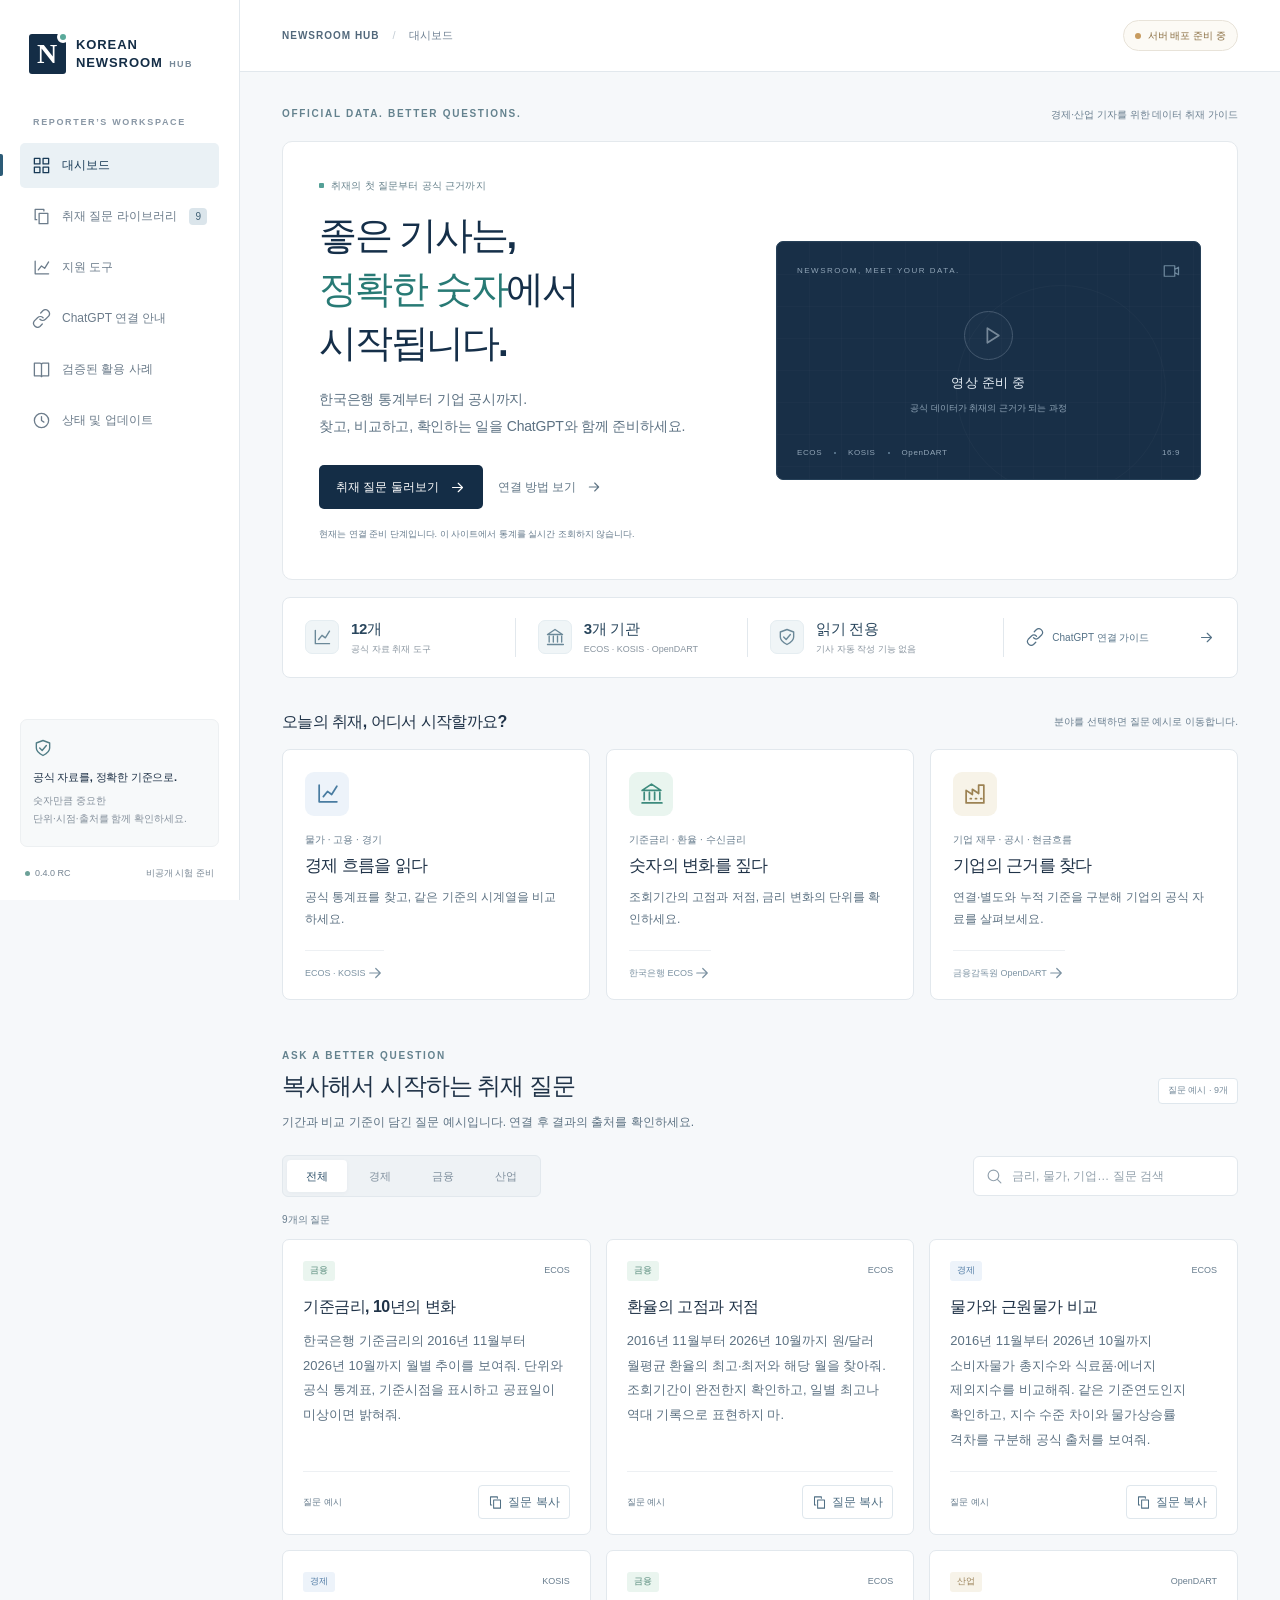
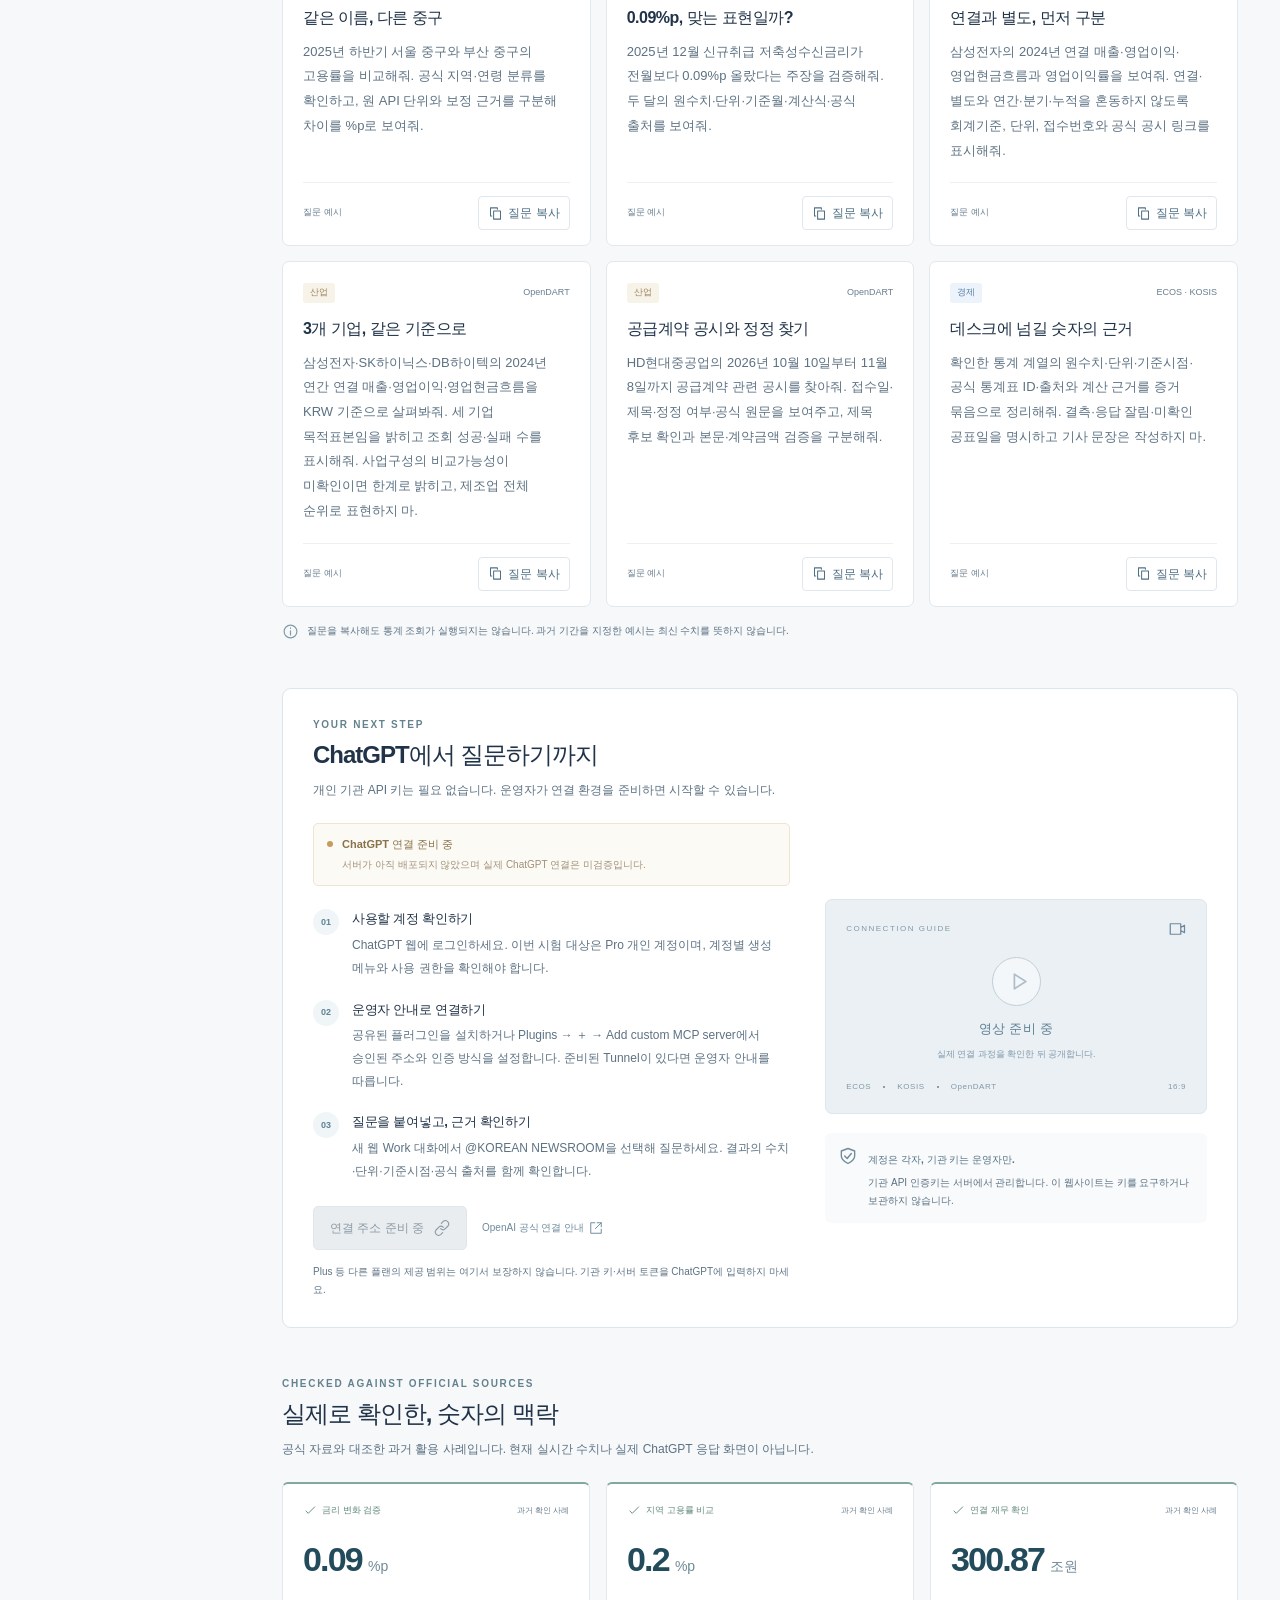
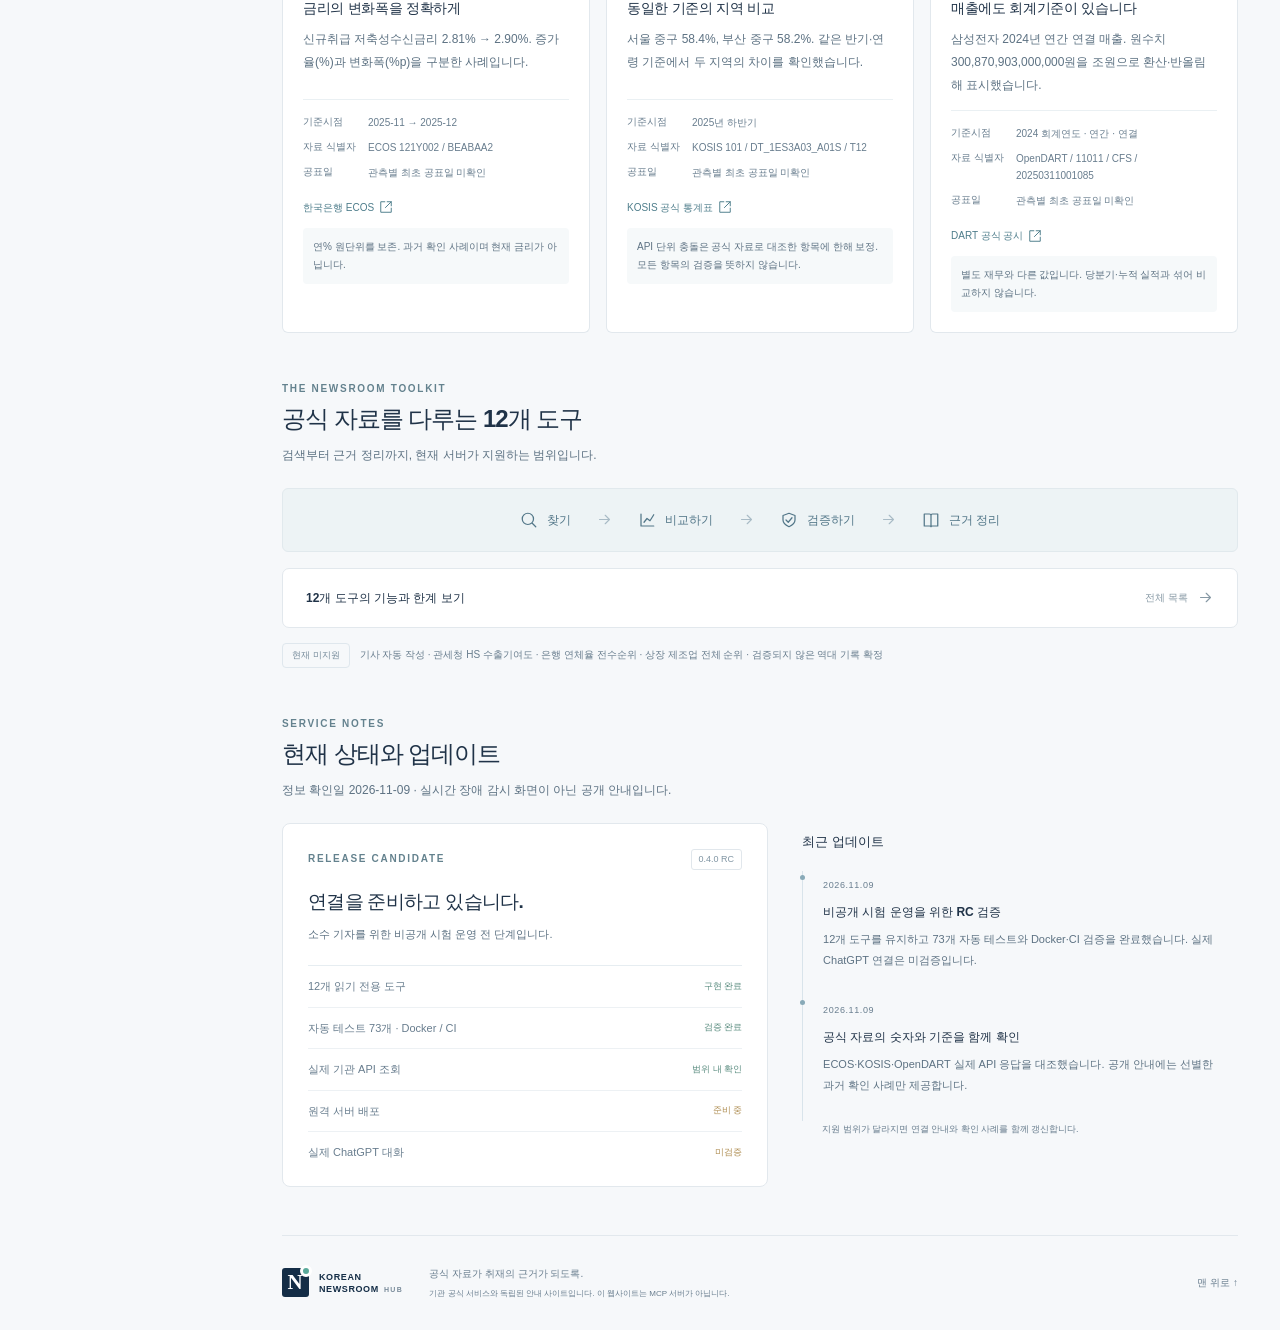
==== index.html @ 8d280e83 "Publish reviewed Korean Newsroom Hub static site" ====
<!doctype html>
<html lang="ko">
  <head>
    <meta charset="UTF-8" />
    <meta name="viewport" content="width=device-width, initial-scale=1.0" />
    <meta name="theme-color" content="#142b42" />
    <meta name="description" content="경제부·산업부 기자를 위한 공식 통계·공시 취재 안내. 지원 도구, ChatGPT 연결 방법과 복사해서 쓰는 취재 질문을 확인하세요." />
    <title>KOREAN NEWSROOM HUB — 공식 데이터에서 시작하는 취재</title>
    <link rel="icon" type="image/svg+xml" href="./favicon.svg" />
    <script type="module" crossorigin src="./assets/index-CnEWWQSl.js"></script>
    <link rel="stylesheet" crossorigin href="./assets/index-BI2-iLTn.css">
  </head>
  <body><div id="root"></div></body>
</html>
---- assets/index-BI2-iLTn.css ----
/*! tailwindcss v4.3.5 | MIT License | https://tailwindcss.com */
@layer theme{:root,:host{--font-sans:"Pretendard", "Noto Sans KR", "Malgun Gothic", -apple-system, BlinkMacSystemFont, "Segoe UI", sans-serif;--font-mono:ui-monospace, SFMono-Regular, Menlo, Monaco, Consolas, "Liberation Mono", "Courier New", monospace;--spacing:.25rem;--default-font-family:var(--font-sans);--default-mono-font-family:var(--font-mono)}}@layer base{*,:after,:before,::backdrop{box-sizing:border-box;border:0 solid;margin:0;padding:0}::file-selector-button{box-sizing:border-box;border:0 solid;margin:0;padding:0}html,:host{-webkit-text-size-adjust:100%;tab-size:4;line-height:1.5;font-family:var(--default-font-family,-apple-system, BlinkMacSystemFont, "Segoe UI", Roboto, "Helvetica Neue", "Noto Sans", Arial, sans-serif, "Apple Color Emoji", "Segoe UI Emoji", "Segoe UI Symbol", "Noto Color Emoji");font-feature-settings:var(--default-font-feature-settings,normal);font-variation-settings:var(--default-font-variation-settings,normal);-webkit-tap-highlight-color:transparent}hr{height:0;color:inherit;border-top-width:1px}abbr:where([title]){-webkit-text-decoration:underline dotted;text-decoration:underline dotted}h1,h2,h3,h4,h5,h6{font-size:inherit;font-weight:inherit}a{color:inherit;-webkit-text-decoration:inherit;-webkit-text-decoration:inherit;-webkit-text-decoration:inherit;-webkit-text-decoration:inherit;text-decoration:inherit}b,strong{font-weight:bolder}code,kbd,samp,pre{font-family:var(--default-mono-font-family,ui-monospace, SFMono-Regular, Menlo, Monaco, Consolas, "Liberation Mono", "Courier New", monospace);font-feature-settings:var(--default-mono-font-feature-settings,normal);font-variation-settings:var(--default-mono-font-variation-settings,normal);font-size:1em}small{font-size:80%}sub,sup{vertical-align:baseline;font-size:75%;line-height:0;position:relative}sub{bottom:-.25em}sup{top:-.5em}table{text-indent:0;border-color:inherit;border-collapse:collapse}:-moz-focusring:where(:not(iframe)){outline:auto}progress{vertical-align:baseline}summary{display:list-item}ol,ul,menu{list-style:none}img,svg,video,canvas,audio,iframe,embed,object{vertical-align:middle;display:block}img,video{max-width:100%;height:auto}button,input,select,optgroup,textarea{font:inherit;font-feature-settings:inherit;font-variation-settings:inherit;letter-spacing:inherit;color:inherit;opacity:1;background-color:#0000;border-radius:0}::file-selector-button{font:inherit;font-feature-settings:inherit;font-variation-settings:inherit;letter-spacing:inherit;color:inherit;opacity:1;background-color:#0000;border-radius:0}:where(select:is([multiple],[size])) optgroup{font-weight:bolder}:where(select:is([multiple],[size])) optgroup option{padding-inline-start:20px}::file-selector-button{margin-inline-end:4px}::placeholder{opacity:1}@supports (not ((-webkit-appearance:-apple-pay-button))) or (contain-intrinsic-size:1px){::placeholder{color:currentColor}@supports (color:color-mix(in lab, red, red)){::placeholder{color:color-mix(in oklab, currentcolor 50%, transparent)}}}textarea{resize:vertical}::-webkit-search-decoration{-webkit-appearance:none}::-webkit-date-and-time-value{min-height:1lh;text-align:inherit}::-webkit-datetime-edit{display:inline-flex}::-webkit-datetime-edit-fields-wrapper{padding:0}::-webkit-datetime-edit{padding-block:0}::-webkit-datetime-edit-year-field{padding-block:0}::-webkit-datetime-edit-month-field{padding-block:0}::-webkit-datetime-edit-day-field{padding-block:0}::-webkit-datetime-edit-hour-field{padding-block:0}::-webkit-datetime-edit-minute-field{padding-block:0}::-webkit-datetime-edit-second-field{padding-block:0}::-webkit-datetime-edit-millisecond-field{padding-block:0}::-webkit-datetime-edit-meridiem-field{padding-block:0}::-webkit-calendar-picker-indicator{line-height:1}:-moz-ui-invalid{box-shadow:none}button,input:where([type=button],[type=reset],[type=submit]){appearance:button}::file-selector-button{appearance:button}::-webkit-inner-spin-button{height:auto}::-webkit-outer-spin-button{height:auto}[hidden]:where(:not([hidden=until-found])){display:none!important}}@layer components;@layer utilities{.visible{visibility:visible}.sr-only{clip-path:inset(50%);white-space:nowrap;border-width:0;width:1px;height:1px;margin:-1px;padding:0;position:absolute;overflow:hidden}.grid{display:grid}.gap-4{gap:calc(var(--spacing) * 4)}@media (width>=48rem){.md\:grid-cols-3{grid-template-columns:repeat(3,minmax(0,1fr))}}}:root{font-family:var(--font-sans);color:#203348;font-synthesis:none;--navy:#142d46;--teal:#247c77;--muted:#687a8c;--border:#e2e8ed;scroll-behavior:smooth;background:#f6f8fa;scroll-padding-top:30px;font-weight:400}*{box-sizing:border-box}body{margin:0}button,input,textarea{font:inherit}button,a{-webkit-tap-highlight-color:transparent}button{cursor:pointer}button:disabled{cursor:not-allowed}a{color:inherit;text-decoration:none}button:focus-visible,a:focus-visible,input:focus-visible,summary:focus-visible,textarea:focus-visible{outline-offset:4px;outline:3px solid #438cba}h1,h2,h3,h4,p{margin:0}button{color:inherit}section[id]{scroll-margin-top:30px}svg{flex-shrink:0}::selection{background:#d6ece6}.sr-only{clip:rect(0,0,0,0);white-space:nowrap;border:0;width:1px;height:1px;margin:-1px;padding:0;position:absolute;overflow:hidden}.skip-link{z-index:1000;background:#fff;padding:12px 20px;position:fixed;top:-80px;left:20px}.skip-link:focus{top:10px}.sidebar{border-right:1px solid var(--border);z-index:30;background:#fff;flex-direction:column;width:240px;padding:34px 20px 20px;display:flex;position:fixed;inset:0 auto 0 0}.brand{color:var(--navy);letter-spacing:.9px;white-space:nowrap;align-items:center;gap:10px;font-size:13px;font-weight:850;line-height:1.35;display:flex}.brand-mark{background:var(--navy);color:#fff;border-radius:3px;place-items:center;width:37px;height:40px;font-family:Georgia,serif;font-size:28px;line-height:1;display:grid;position:relative}.brand-mark span{background:#59a99a;border:3px solid #fff;border-radius:50%;width:12px;height:12px;position:absolute;top:-3px;right:-3px}.brand small{letter-spacing:1.4px;color:#788a99;margin-left:2px;font-size:9px}.sidebar .brand{margin:0 9px 42px}.sidebar-label{letter-spacing:1.65px;color:#8997a5;margin:0 13px 13px;font-size:9px;font-weight:700}.sidebar nav{flex-direction:column;gap:6px;display:flex}.sidebar nav a{color:#6c7c8b;white-space:nowrap;border-radius:5px;align-items:center;gap:11px;padding:13px 12px;font-size:12px;display:flex;position:relative}.sidebar nav a:hover{color:var(--navy);background:#f7f9fa}.sidebar nav a.active{color:#183a56;background:#eaf1f5;font-weight:750}.sidebar nav a.active:before{content:"";background:#2c5b77;border-radius:0 2px 2px 0;width:3px;height:22px;position:absolute;left:-20px}.nav-count{color:#416176;background:#dbe5eb;border-radius:4px;margin-left:auto;padding:1px 6px;font-size:10px}.sidebar-bottom{margin-top:auto;padding-top:45px}.sidebar-note{background:#f7f9fa;border:1px solid #edf0f2;border-radius:7px;padding:18px 12px}.sidebar-note>svg{color:#507d86;margin-bottom:11px}.sidebar-note strong{letter-spacing:-.2px;font-size:11px;display:block}.sidebar-note p{color:#85909c;margin-top:6px;font-size:10px;line-height:1.8}.release-label{color:#758492;align-items:center;gap:5px;margin:20px 5px 0;font-size:9px;display:flex}.release-label i{background:#6ca198;border-radius:50%;width:5px;height:5px}.release-label>span{margin-left:auto}.workspace{margin-left:240px}.topbar{border-bottom:1px solid var(--border);color:#728395;background:#fff;justify-content:space-between;align-items:center;height:72px;padding:0 42px;font-size:11px;display:flex}.breadcrumb{letter-spacing:1px;color:#52687b;font-size:10px;font-weight:600}.breadcrumb-slash{color:#c4cdd5;padding:0 13px}.status-pill{color:#8a6e42;background:#fcfaf5;border:1px solid #e8e3d9;border-radius:20px;align-items:center;gap:7px;padding:7px 11px;font-size:10px;display:flex}.status-dot{background:#c79b5f;border-radius:50%;flex-shrink:0;width:6px;height:6px;display:inline-block}.mobile-header,.menu-backdrop{display:none}main{max-width:1480px;margin:auto;padding:34px 42px 0}main>section{margin-bottom:48px}.overview{margin-bottom:32px}.welcome-row{justify-content:space-between;align-items:center;margin-bottom:19px;display:flex}.eyebrow{letter-spacing:1.7px;color:#64828e;font-size:10px;font-weight:700;line-height:1.6}.edition{color:#8795a1;font-size:10px}.hero{background:#fff;border:1px solid #e4e9ed;border-radius:10px;grid-template-columns:1fr 1fr;align-items:center;gap:32px;padding:36px;display:grid}.hero-kicker{color:#66818b;letter-spacing:.2px;align-items:center;gap:7px;font-size:10px;display:flex}.hero-kicker>span{background:#54a097;border-radius:1px;width:5px;height:5px}h1{letter-spacing:-2.2px;color:#152f49;margin:15px 0 17px;font-size:clamp(31px,3vw,46px);font-weight:760;line-height:1.4}h1 em{color:#287a75;font-style:normal}.hero-copy>p:not(.hero-caveat){color:#6c7c8b;letter-spacing:-.2px;font-size:12px;line-height:1.9}.hero-actions{align-items:center;gap:14px;margin-top:26px;display:flex}.button{white-space:nowrap;border:1px solid #0000;border-radius:5px;justify-content:center;align-items:center;gap:10px;min-height:42px;padding:12px 16px;font-size:11px;font-weight:650;transition:background .15s,color .15s;display:inline-flex}.primary{background:var(--navy);color:#fff}.primary:hover:not(:disabled){background:#274964}.secondary{background:#fff;border-color:#d4dfe7}.secondary:hover{background:#eef3f7}.text-button{color:#617686;padding-left:0;padding-right:0}.text-button:hover{color:#163853}.hero-caveat{margin-top:18px;color:#7d8c98!important;font-size:9px!important;line-height:1.7!important}.video-panel{aspect-ratio:16/9;color:#e5edf4;isolation:isolate;background:#182f47;border:1px solid #264058;border-radius:7px;flex-direction:column;justify-content:space-between;min-width:0;padding:20px;display:flex;position:relative;overflow:hidden}.video-panel:before{content:"";z-index:-1;background-image:linear-gradient(#ffffff04 1px,#0000 1px),linear-gradient(90deg,#ffffff04 1px,#0000 1px);background-size:32px 32px;position:absolute;inset:0}.video-panel:after{content:"";z-index:-1;border:1px solid #ffffff07;border-radius:50%;width:210px;height:210px;position:absolute;top:18%;right:8%}.video-top,.video-bottom{letter-spacing:1.5px;color:#91a5b7;justify-content:space-between;align-items:center;gap:8px;font-size:8px;display:flex}.video-top svg{color:#6e889d}.video-center{text-align:center;flex-direction:column;align-items:center;gap:9px;display:flex}.play-button{color:#d4e1eb;background:#ffffff08;border:1px solid #718397;border-radius:50%;place-items:center;width:49px;height:49px;margin-bottom:4px;display:grid}.play-button:disabled{opacity:.5}.play-button svg{margin-left:3px}.video-center strong{letter-spacing:.3px;font-size:13px;font-weight:550}.video-center>span{color:#91a6b8;font-size:9px}.video-bottom{letter-spacing:.6px;font-size:8px}.video-bottom>span:first-child{align-items:center;gap:12px;display:flex}.video-bottom i{background:#66839b;border-radius:50%;width:2px;height:2px}.video-panel iframe{border:0;width:100%;height:100%;position:absolute;inset:0}.fact-strip{border:1px solid var(--border);background:#fff;border-radius:8px;grid-template-columns:1fr 1fr 1.1fr 1fr;margin-top:17px;padding:20px 0;display:grid}.fact-strip>div,.fact-strip>a{border-right:1px solid var(--border);align-items:center;gap:12px;padding:0 22px;display:flex}.fact-strip>a{color:#557287;border:0;gap:8px;font-size:10px}.fact-strip>a:hover{color:#17495e}.fact-strip>a>svg:last-child{margin-left:auto}.fact-icon{color:#6b8999;background:#f0f5f7;border:1px solid #e5edf1;border-radius:7px;place-items:center;width:34px;height:34px;display:grid}.fact-strip strong{color:#29465d;letter-spacing:-.4px;font-size:15px;font-weight:750;display:block}.fact-strip small{color:#87939e;white-space:nowrap;margin-top:3px;font-size:9px;display:block}.mini-heading{justify-content:space-between;align-items:center;gap:15px;margin-bottom:15px;display:flex}.mini-heading h2{letter-spacing:-.6px;font-size:16px;font-weight:700}.mini-heading>span{color:#8b98a4;font-size:10px}.desk-card{text-align:left;border:1px solid var(--border);background:#fff;border-radius:8px;flex-direction:column;padding:22px 22px 17px;transition:transform .2s,border-color .2s,box-shadow .2s;display:flex}.desk-card:hover{border-color:#a8c0cd;transform:translateY(-3px);box-shadow:0 6px 16px #142d4608}.desk-icon{color:#497ca1;background:#edf3fa;border-radius:9px;place-items:center;width:44px;height:44px;margin-bottom:16px;display:grid}.icon-금융{color:#3d8b7d;background:#e9f5ef}.icon-산업{color:#9c8253;background:#f7f3e8}.desk-subtitle{color:#82929f;margin-bottom:6px;font-size:10px}.desk-card h3{letter-spacing:-.7px;margin-bottom:9px;font-size:17px;font-weight:720}.desk-card p{color:#7b8a97;flex:1;max-width:270px;font-size:11px;line-height:1.8}.desk-card-bottom{color:#7c92a2;border-top:1px solid #edf0f3;justify-content:space-between;align-items:center;margin-top:20px;padding-top:13px;font-size:9px;display:flex}.section-head{justify-content:space-between;align-items:center;gap:15px;margin-bottom:21px;display:flex}.section-head h2{letter-spacing:-1px;margin-top:5px;font-size:24px;font-weight:750;line-height:1.4}.section-subtitle{color:#7a8b9a;margin-top:8px;font-size:11px;line-height:1.9}.small-badge{color:#758a9a;white-space:nowrap;background:#fff;border:1px solid #dfe7ed;border-radius:4px;padding:5px 9px;font-size:9px;display:inline-flex}.library-controls{justify-content:space-between;align-items:center;gap:16px;display:flex}.filter-tabs{border:1px solid var(--border);background:#eef2f5;border-radius:6px;gap:3px;padding:4px;display:flex}.filter-tabs button{color:#7f8f9d;background:0 0;border:0;border-radius:4px;padding:8px 19px;font-size:11px}.filter-tabs button.selected{color:#284c66;background:#fff;font-weight:700;box-shadow:0 1px 4px #1933480a}.search-box{border:1px solid var(--border);color:#93a2ae;background:#fff;border-radius:6px;align-items:center;gap:9px;width:265px;padding:0 12px;display:flex}.search-box input{color:#304f65;background:0 0;border:0;width:100%;min-width:0;height:38px;font-size:10px;outline:0!important}.search-box:focus-within{outline-offset:2px;outline:2px solid #438cba}.search-box input::placeholder{color:#94a2ad}.result-count{color:#8796a3;margin:15px 0 12px;font-size:10px}.prompt-grid{grid-template-columns:repeat(3,minmax(0,1fr));gap:15px;display:grid}.prompt-card{border:1px solid var(--border);background:#fff;border-radius:7px;flex-direction:column;padding:21px 20px 15px;display:flex}.prompt-top{color:#8b9ca8;justify-content:space-between;align-items:center;gap:5px;font-size:9px;display:flex}.category-tag{color:#6b8199;background:#eff3f8;border-radius:3px;padding:3px 7px;font-size:9px}.tag-경제{color:#537da6;background:#edf3fa}.tag-금융{color:#548879;background:#eaf5ef}.tag-산업{color:#9a8258;background:#f7f3e9}.prompt-card h3{letter-spacing:-.5px;margin:14px 0 10px;font-size:15px;font-weight:700}.prompt-card>p{color:#7c8c98;word-break:keep-all;overflow-wrap:anywhere;flex:1;font-size:11px;line-height:1.9}.prompt-bottom{border-top:1px solid #edf0f3;justify-content:space-between;align-items:center;gap:8px;margin-top:19px;padding-top:13px;display:flex}.prompt-bottom>span{color:#99a6b0;font-size:9px}.copy-button{color:#506f84;background:#fff;border:1px solid #dfe7ed;border-radius:4px;align-items:center;gap:5px;min-height:33px;padding:7px 9px;font-size:10px;display:flex}.copy-button:hover{background:#edf3f6;border-color:#9eb5c4}.inline-note{color:#82939e;align-items:flex-start;gap:8px;margin-top:15px;font-size:10px;line-height:1.8;display:flex}.inline-note svg{color:#829aa8;margin-top:1px}.empty-state{text-align:center;color:#728795;background:#fff;border:1px dashed #bfcfd9;border-radius:8px;flex-direction:column;align-items:center;padding:36px 20px;display:flex}.empty-state h3{margin-top:14px;font-size:15px;font-weight:700}.empty-state p{margin:10px 0 16px;font-size:12px}.connect-section{background:#fff;border:1px solid #dce5eb;border-radius:9px;padding:28px 30px}.connect-layout{grid-template-columns:1.25fr 1fr;align-items:center;gap:35px;display:grid}.connection-banner{background:#fcfaf5;border:1px solid #eee4d0;border-radius:5px;align-items:flex-start;gap:9px;padding:12px 13px;display:flex}.connection-banner>.status-dot{margin-top:5px}.connection-banner strong{color:#897249;font-size:11px;font-weight:650;display:block}.connection-banner p{color:#a09179;margin-top:4px;font-size:10px;line-height:1.7}.steps{flex-direction:column;gap:20px;margin:23px 0;padding:0;list-style:none;display:flex}.steps>li{gap:13px;display:flex}.steps>li>span{color:#608396;background:#f0f5f7;border-radius:50%;flex-shrink:0;place-items:center;width:26px;height:26px;font-size:9px;font-weight:600;display:grid}.steps h3{letter-spacing:-.3px;margin-bottom:5px;font-size:12px;font-weight:700}.steps p{color:#84929e;word-break:keep-all;font-size:10px;line-height:1.9}.connect-actions{flex-wrap:wrap;align-items:center;gap:15px;display:flex}.button:disabled{color:#8c9aa5;background:#e9edf0;border-color:#e0e6ea}.official-link{color:#6e8a9c;align-items:center;gap:5px;font-size:9px;display:flex}.fine-print{color:#8a969f;margin-top:13px;font-size:9px;line-height:1.8}.installation-video{color:#5f7f94;box-shadow:none;background:#eaf0f4;border-color:#dce6ed}.installation-video .video-top,.installation-video .video-bottom{color:#8398a7}.installation-video .play-button{color:#7390a4;background:#fff;border-color:#9aaebb}.installation-video .video-center>span{color:#8199a9}.guide-note{color:#6f8c9c;background:#f8fafb;border-radius:6px;gap:10px;margin-top:19px;padding:13px;display:flex}.guide-note strong{color:#557384;font-size:10px;font-weight:650}.guide-note p{color:#8b9ba6;margin-top:4px;font-size:9px;line-height:1.8}.case-grid{grid-template-columns:repeat(3,minmax(0,1fr));gap:16px;display:grid}.case-card{border:1px solid var(--border);background:#fff;border-top:2px solid #82a79f;border-radius:6px;padding:20px}.case-label{color:#61897b;align-items:center;gap:5px;font-size:9px;display:flex}.case-label>span{color:#9ba7af;white-space:nowrap;margin-left:auto;font-size:8px}.case-number{letter-spacing:-1.8px;color:#224b5b;font-variant-numeric:tabular-nums;margin:16px 0 13px;font-size:34px;font-weight:720}.case-number>span{letter-spacing:0;color:#6e8a96;margin-left:6px;font-size:14px;font-weight:500}.case-card h3{letter-spacing:-.3px;font-size:13px;font-weight:700}.case-card>p:not(.case-note){color:#83919c;min-height:57px;margin-top:9px;font-size:10px;line-height:1.9}.case-card dl{color:#788b99;border-top:1px solid #eaf0f3;grid-template-columns:60px minmax(0,1fr);gap:8px 5px;margin:14px 0 0;padding:14px 0;font-size:9px;display:grid}.case-card dt{color:#99a5af}.case-card dd{overflow-wrap:anywhere;margin:0;line-height:1.7}.case-source{color:#4e7d8b;align-items:center;gap:5px;margin-top:5px;font-size:10px;display:flex}.case-note{color:#8a9ba6;background:#f6f9fa;border-radius:4px;margin-top:13px;padding:10px;font-size:9px;line-height:1.8}.tool-workflow{background:#edf3f5;border:1px solid #e1e9ed;border-radius:6px;justify-content:center;align-items:center;gap:25px;margin-bottom:16px;padding:22px;display:flex}.tool-workflow>span{color:#527688;align-items:center;gap:9px;font-size:12px;font-weight:600;display:flex}.tool-workflow>svg{color:#a9bbc6}.tools-catalog{border:1px solid var(--border);background:#fff;border-radius:7px;overflow:hidden}.tools-catalog summary{cursor:pointer;justify-content:space-between;align-items:center;padding:20px 23px;font-size:12px;font-weight:650;list-style:none;display:flex}.tools-catalog summary::-webkit-details-marker{display:none}.tools-catalog summary>span{color:#8799a5;align-items:center;gap:9px;font-size:10px;font-weight:400;display:flex}.tools-catalog[open] summary{border-bottom:1px solid var(--border)}.tools-catalog[open] summary>span>svg{transform:rotate(90deg)}.tools-grid{grid-template-columns:repeat(2,minmax(0,1fr));display:grid}.tools-grid article{border-bottom:1px solid #eaf0f3;gap:13px;padding:23px;display:flex}.tools-grid article:nth-child(odd){border-right:1px solid #eaf0f3}.tool-index{color:#abc0cc;font-family:Georgia,serif;font-size:19px}.tools-grid h3{margin-bottom:7px;font-size:12px;font-weight:700}.tools-grid p{color:#7d909e;font-size:10px;line-height:1.9}.tools-grid code{color:#899eab;overflow-wrap:anywhere;background:#f3f7f8;border-radius:3px;margin-top:9px;padding:3px 6px;font-size:9px;display:inline-block}.unsupported{align-items:flex-start;gap:10px;margin-top:15px;display:flex}.unsupported .small-badge{background:0 0}.unsupported p{color:#8797a4;margin-top:3px;font-size:10px;line-height:1.8}.status-layout{grid-template-columns:1.1fr 1fr;gap:28px;display:grid}.service-card{border:1px solid var(--border);background:#fff;border-radius:8px;padding:25px}.service-card-top{justify-content:space-between;align-items:center;display:flex}.service-card-top>span:last-child{color:#8196a4;border:1px solid #e1e7ec;border-radius:3px;padding:3px 7px;font-size:9px}.service-card h3{letter-spacing:-.7px;margin:18px 0 8px;font-size:19px;font-weight:700}.service-card>p{color:#8798a5;font-size:10px;line-height:1.8}.service-card ul{border-top:1px solid #e6edf1;margin:21px 0 0;padding:0;list-style:none}.service-card li{color:#8193a1;border-bottom:1px solid #edf1f4;justify-content:space-between;align-items:center;gap:12px;padding:12px 0;font-size:10px;display:flex}.service-card li:last-child{border-bottom:0;padding-bottom:0}.service-card strong{white-space:nowrap;font-size:9px;font-weight:550}.state-done{color:#588b7e}.state-wait{color:#ae8c50}.updates{padding:9px 6px}.updates>h3{margin-bottom:20px;font-size:13px;font-weight:700}.updates article{border-left:1px solid #d9e4eb;padding:0 0 25px 20px;position:relative}.updates article:before{content:"";background:#89aab8;border-radius:50%;width:5px;height:5px;position:absolute;top:4px;left:-3px}.updates time{letter-spacing:.6px;color:#94a5b1;font-size:9px}.updates h4{margin:8px 0;font-size:12px;font-weight:650}.updates article p{color:#8b9aa6;max-width:390px;font-size:10px;line-height:1.9}.update-note{color:#91a1ad;margin-left:20px;font-size:9px;line-height:1.9}footer{border-top:1px solid var(--border);color:#8b9ca8;align-items:center;gap:26px;padding:28px 0;display:flex}footer .brand{letter-spacing:.6px;font-size:9px}footer .brand-mark{width:27px;height:29px;font-size:21px}footer .brand small{font-size:7px}footer p{font-size:10px;line-height:1.9}footer p>span{font-size:8px}footer>a:last-child{white-space:nowrap;margin-left:auto;font-size:10px}.mobile-only{display:none}.toast{color:#fff;opacity:0;pointer-events:none;z-index:100;background:#193d50;border-radius:6px;align-items:center;gap:9px;width:max-content;max-width:calc(100vw - 30px);padding:13px 19px;font-size:11px;line-height:1.8;transition:all .15s;display:flex;position:fixed;bottom:28px;left:calc(50% + 120px);transform:translate(-50%)translateY(15px);box-shadow:0 5px 30px #142d4626}.toast.visible{opacity:1;transform:translate(-50%)translateY(0)}.copy-dialog{width:calc(100% - 30px);max-width:550px;color:var(--navy);border:1px solid #d1dfe7;border-radius:9px;margin:auto;padding:25px;box-shadow:0 20px 70px #10253e26}.copy-dialog::backdrop{background:#11253e88}.copy-dialog h2{font-size:19px;font-weight:700}.copy-dialog p{color:#6c8294;margin:10px 0;font-size:12px;line-height:1.8}.copy-dialog textarea{resize:vertical;border:1px solid #bdcfdc;border-radius:5px;width:100%;min-height:160px;margin:5px 0 17px;padding:12px;font-size:13px;line-height:1.8}.section-subtitle,.prompt-card>p,.desk-card p,.steps p,.case-card>p:not(.case-note),.case-note,.updates article p,.inline-note,.fine-print,.service-card>p,.guide-note p{color:#5d7283}.edition,.mini-heading>span,.result-count,.desk-subtitle,.prompt-top,.prompt-bottom>span,.case-card dt,.case-card dd,.case-label>span,.update-note,.updates time,.service-card li,footer,.unsupported p{color:#687d8e}.hero-copy>p:not(.hero-caveat){color:#5d7283}.hero-caveat{color:#687d8e!important}@media (width>=761px){.hero-copy>p:not(.hero-caveat){font-size:14px}.prompt-card>p{font-size:13px}.prompt-card h3{font-size:16px}.desk-card p,.section-subtitle,.steps p,.case-card>p:not(.case-note){font-size:12px}.steps h3{font-size:13px}.case-card h3{font-size:14px}.case-card dl,.case-note,.fine-print,.inline-note{font-size:10px}.search-box input,.copy-button,.button{font-size:12px}.updates article p,.service-card>p,.service-card li{font-size:11px}.official-link,.guide-note p{font-size:10px}}@media (width>=1600px){main{padding:40px 55px 0}.hero{padding:42px}.hero-copy>p:not(.hero-caveat){font-size:14px}.hero-kicker{font-size:11px}.prompt-card>p{font-size:13px}.desk-card p{font-size:12px}}@media (width<=1200px){.sidebar{width:215px;padding-left:14px;padding-right:14px}.sidebar nav a.active:before{left:-14px}.workspace{margin-left:215px}main{padding:27px 28px 0}.topbar{padding:0 28px}.hero{gap:24px;padding:27px}h1{font-size:34px}.hero-actions{gap:9px}.hero-actions .button{padding:11px 12px;font-size:10px}.hero-actions .text-button{padding:0}.fact-strip>div,.fact-strip>a{gap:8px;padding:0 15px}.fact-strip>a{font-size:9px}.fact-icon{width:29px;height:29px}.fact-strip small{font-size:8px}.fact-strip strong{font-size:14px}.connect-section{padding:25px}.connect-layout{gap:23px}.prompt-grid{gap:12px}.prompt-card{padding:18px 16px 13px}.case-grid{gap:12px}.case-card{padding:17px}.toast{left:calc(50% + 107px)}}@media (width<=1000px) and (width>=761px){.sidebar{width:190px;padding-left:12px;padding-right:12px}.sidebar .brand{margin-left:4px}.brand{gap:8px;font-size:11px}.sidebar nav a{gap:8px;padding:12px 9px;font-size:10px}.sidebar nav a.active:before{left:-12px}.sidebar-label{letter-spacing:1px;font-size:8px}.sidebar-note{padding:14px 9px}.sidebar-note strong{font-size:10px}.workspace{margin-left:190px}.hero{grid-template-columns:1fr;gap:25px;padding:27px}.hero-copy h1{font-size:38px}.desktop-break{display:none}.hero-copy>p:not(.hero-caveat){font-size:12px}.hero-actions{margin-top:20px}.hero .video-panel{width:100%}.fact-strip{grid-template-columns:1fr 1fr;row-gap:17px}.fact-strip>div:nth-child(2){border:0}.fact-strip>a{justify-content:flex-start}.fact-strip>a>svg:last-child{margin-left:0}.mini-heading>span{display:none}.desk-card{padding:18px 14px 14px}.desk-card h3{font-size:14px}.desk-subtitle{font-size:9px}.desk-card p{font-size:10px}.desk-card-bottom{font-size:8px}.prompt-grid{grid-template-columns:repeat(2,minmax(0,1fr))}.case-grid{grid-template-columns:1fr}.case-card>p:not(.case-note){min-height:0}.connect-layout{grid-template-columns:1fr}.connect-layout>div:last-child{max-width:100%}.status-layout{grid-template-columns:1fr}.toast{left:calc(50% + 95px)}}@media (width<=760px){:root{scroll-padding-top:85px}.mobile-header{border-bottom:1px solid var(--border);z-index:50;background:#fff;justify-content:space-between;align-items:center;height:68px;padding:0 20px;display:flex;position:sticky;top:0}.mobile-header .brand{font-size:11px}.mobile-header .brand-mark{width:30px;height:32px;font-size:25px}.icon-button{border:1px solid var(--border);background:#fff;border-radius:5px;place-items:center;padding:9px;display:grid}.sidebar{visibility:hidden;width:260px;padding:25px 20px;transition:transform .2s;top:68px;transform:translate(-100%)}.sidebar>.brand{display:none}.sidebar-label{margin-bottom:17px}.sidebar.open{visibility:visible;transform:translate(0)}.sidebar nav a{padding:14px 12px;font-size:12px}.menu-backdrop{z-index:25;background:#12283e55;border:0;display:block;position:fixed;inset:68px 0 0}.sidebar-bottom{padding-top:20px}.workspace{margin:0}.topbar{height:51px;padding:0 20px;font-size:10px}.breadcrumb{font-size:8px}.breadcrumb-slash{padding:0 8px}.status-pill{padding:5px 8px;font-size:9px}main{padding:24px 20px 0}main>section{margin-bottom:35px}section[id]{scroll-margin-top:88px}.welcome-row{margin-bottom:15px}.eyebrow{letter-spacing:1.2px;font-size:8px}.edition{display:none}.hero{border-radius:8px;grid-template-columns:1fr;gap:27px;padding:25px 23px}.hero-kicker{font-size:9px}h1{letter-spacing:-1.7px;margin-top:14px;font-size:36px;line-height:1.4}.desktop-break{display:none}.hero-copy>p:not(.hero-caveat){font-size:12px;line-height:1.9}.hero-actions{gap:15px;margin-top:22px}.hero-actions .button{padding:12px;font-size:10px}.hero-actions .text-button{padding:0}.hero-caveat{margin-top:15px;font-size:9px!important}.video-panel{min-width:0;padding:15px}.video-center{gap:5px}.video-center strong{font-size:11px}.video-center>span{font-size:8px}.video-top{letter-spacing:1px;font-size:7px}.video-top svg{width:15px}.play-button{width:38px;height:38px;margin-bottom:3px}.play-button svg{width:20px}.video-bottom{font-size:7px}.video-bottom>span:first-child{gap:8px}.fact-strip{grid-template-columns:1fr 1fr;gap:19px 0;margin-top:14px;padding:18px 0}.fact-strip>div,.fact-strip>a{gap:8px;padding:0 13px}.fact-strip>div:nth-child(2){border:0}.fact-strip strong{font-size:14px}.fact-strip small{white-space:normal;font-size:8px}.fact-icon{border-radius:5px;flex-shrink:0;width:28px;height:28px}.fact-icon svg{width:16px}.fact-strip>a{gap:5px;font-size:9px}.fact-strip>a>svg:last-child{display:none}.mini-heading{margin-bottom:14px}.mini-heading h2{letter-spacing:-.7px;font-size:16px}.mini-heading>span{display:none}.desk-card{padding:21px}.desk-icon{margin-bottom:13px}.desk-card h3{font-size:18px}.desk-card p{max-width:none;font-size:12px}.desk-card-bottom{margin-top:17px;font-size:10px}.desk-subtitle{font-size:10px}.section-head{align-items:flex-start;margin-bottom:19px}.section-head h2{letter-spacing:-1px;margin-top:7px;font-size:22px}.section-subtitle{word-break:keep-all;font-size:11px;line-height:1.9}.section-head>.small-badge{display:none}.library-controls{flex-direction:column;align-items:stretch;gap:13px}.filter-tabs{align-self:flex-start}.filter-tabs button{padding:9px 20px;font-size:11px}.search-box{width:100%}.search-box input{height:41px;font-size:11px}.result-count{margin:14px 0 12px;font-size:10px}.prompt-grid{grid-template-columns:1fr;gap:13px}.prompt-card{padding:21px 20px 16px}.prompt-top,.category-tag{font-size:10px}.prompt-card h3{margin:15px 0 11px;font-size:17px}.prompt-card>p{font-size:12px;line-height:1.95}.prompt-bottom{margin-top:17px;padding-top:14px}.prompt-bottom>span{font-size:10px}.copy-button{min-height:40px;padding:9px 11px;font-size:11px}.inline-note{font-size:10px;line-height:1.9}.connect-section{padding:24px 21px}.connect-layout{grid-template-columns:1fr;gap:26px}.connection-banner p{font-size:10px}.steps{gap:20px}.steps h3{font-size:13px}.steps p{font-size:11px}.connect-actions{gap:15px}.connect-actions .button{font-size:11px}.official-link{font-size:9px}.fine-print{font-size:10px}.guide-note strong{font-size:11px}.guide-note p{font-size:10px}.case-grid{grid-template-columns:1fr;gap:16px}.case-card{padding:23px}.case-label{font-size:10px}.case-label>span{font-size:9px}.case-number{margin:20px 0 16px;font-size:39px}.case-card h3{font-size:15px}.case-card>p:not(.case-note){min-height:0;font-size:12px;line-height:1.9}.case-card dl{grid-template-columns:68px minmax(0,1fr);gap:9px;font-size:10px}.case-source{font-size:11px}.case-note{margin-top:15px;font-size:10px;line-height:1.9}.tool-workflow{flex-wrap:wrap;gap:10px;padding:18px 10px}.tool-workflow>span{gap:5px;font-size:10px}.tool-workflow>svg{width:11px}.tool-workflow>span>svg{width:15px}.tools-catalog summary{padding:18px;font-size:11px}.tools-catalog summary>span{gap:4px;font-size:9px}.tools-grid{grid-template-columns:1fr}.tools-grid article{padding:21px 18px}.tools-grid article:nth-child(odd){border-right:0}.tools-grid h3{font-size:13px}.tools-grid p{font-size:11px}.tools-grid code{font-size:10px}.unsupported{flex-direction:column;gap:7px}.unsupported p{font-size:11px;line-height:1.9}.status-layout{grid-template-columns:1fr;gap:24px}.service-card{padding:23px}.service-card h3{font-size:20px}.service-card>p{font-size:11px}.service-card li{padding:13px 0;font-size:11px}.service-card strong{font-size:10px}.updates{padding:0 5px}.updates>h3{font-size:14px}.updates time{font-size:10px}.updates h4{font-size:13px}.updates article p{font-size:11px}.update-note{font-size:10px}footer{flex-wrap:wrap;gap:18px;padding:24px 0}footer .brand{font-size:10px}footer>p{order:3;width:100%;font-size:10px}footer p>span{font-size:9px}footer>a:last-child{font-size:10px}.toast{text-wrap:balance;padding:12px 15px;font-size:11px;bottom:18px;left:50%}.mobile-only{display:block}}@media (width<=360px){main{padding-left:15px;padding-right:15px}.hero{padding:22px 18px}h1{font-size:32px}.hero-actions{gap:11px}.hero-actions .button{font-size:9px}.fact-strip>div,.fact-strip>a{padding:0 10px}.filter-tabs button{padding:9px 18px}.tool-workflow{gap:6px}.tool-workflow>span{font-size:9px}}@media (prefers-reduced-motion:reduce){:root{scroll-behavior:auto}*,:before,:after{scroll-behavior:auto!important;transition:none!important;animation:none!important}}
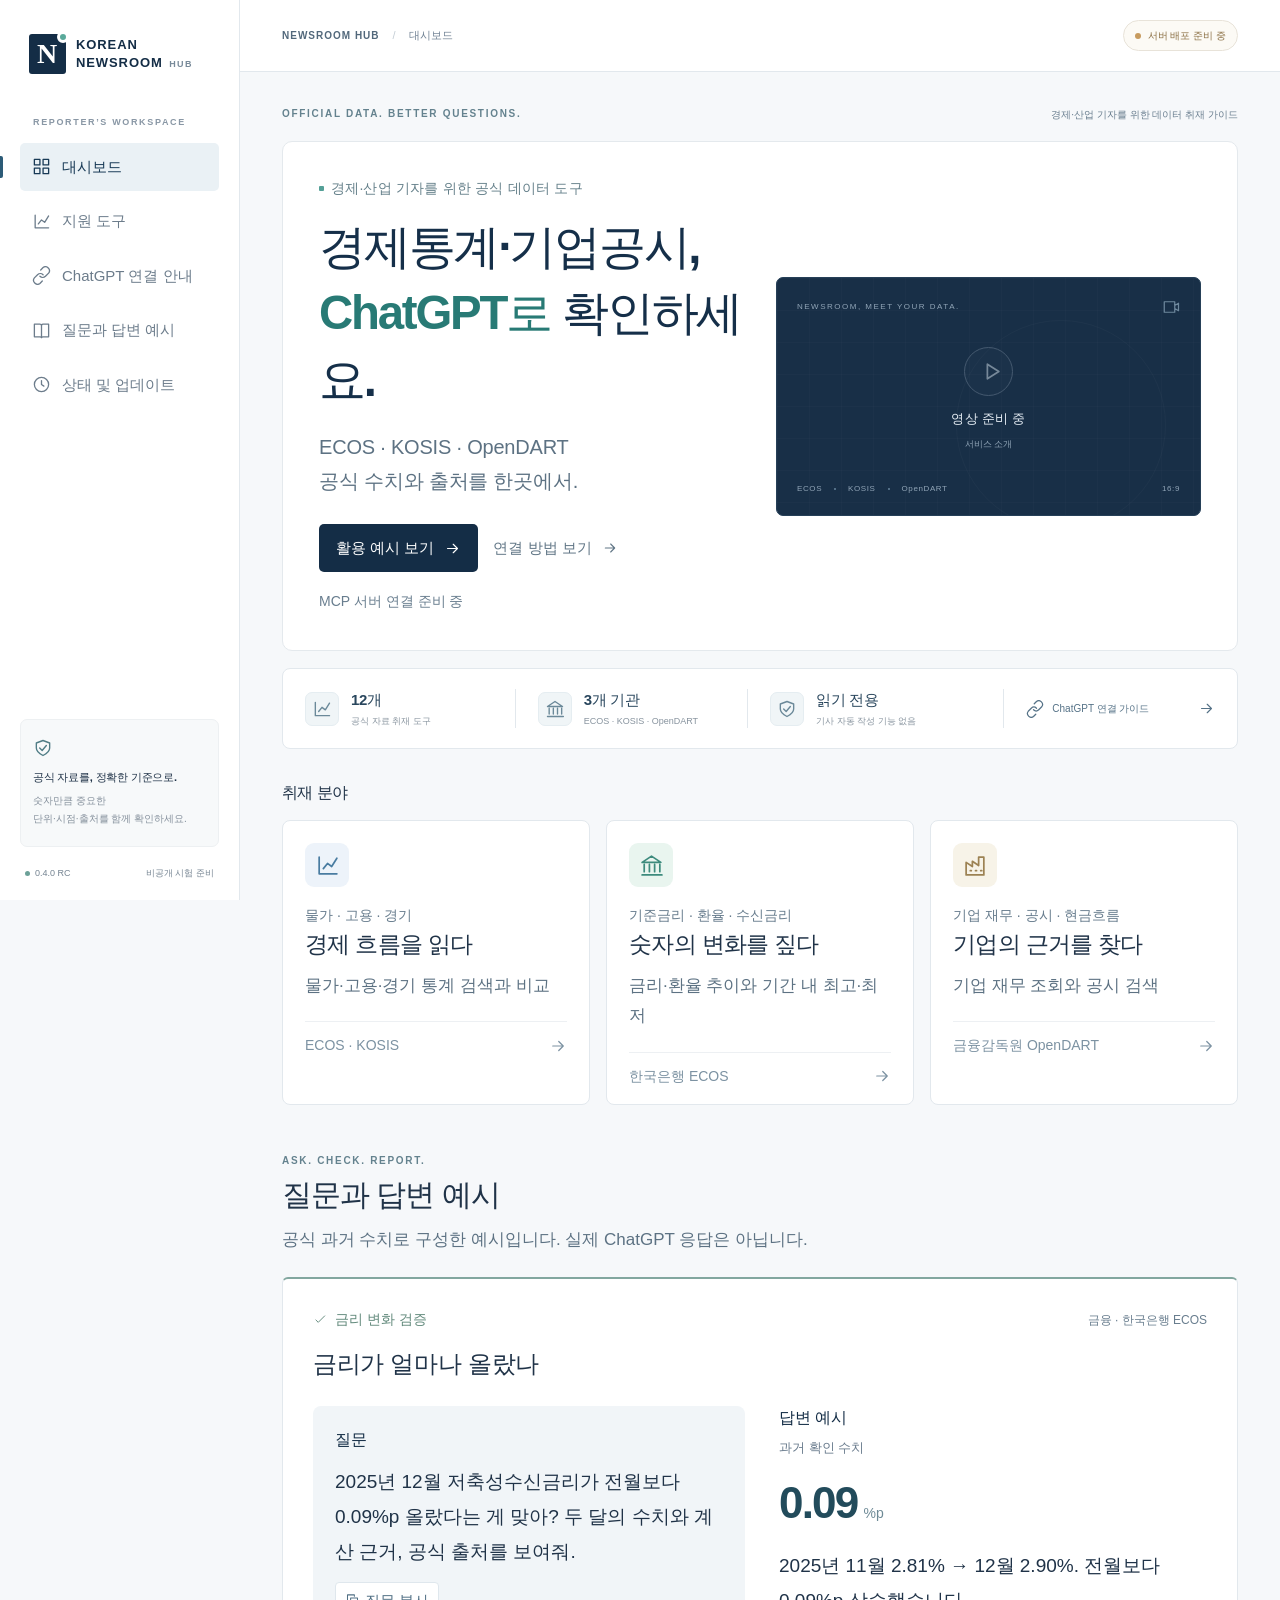
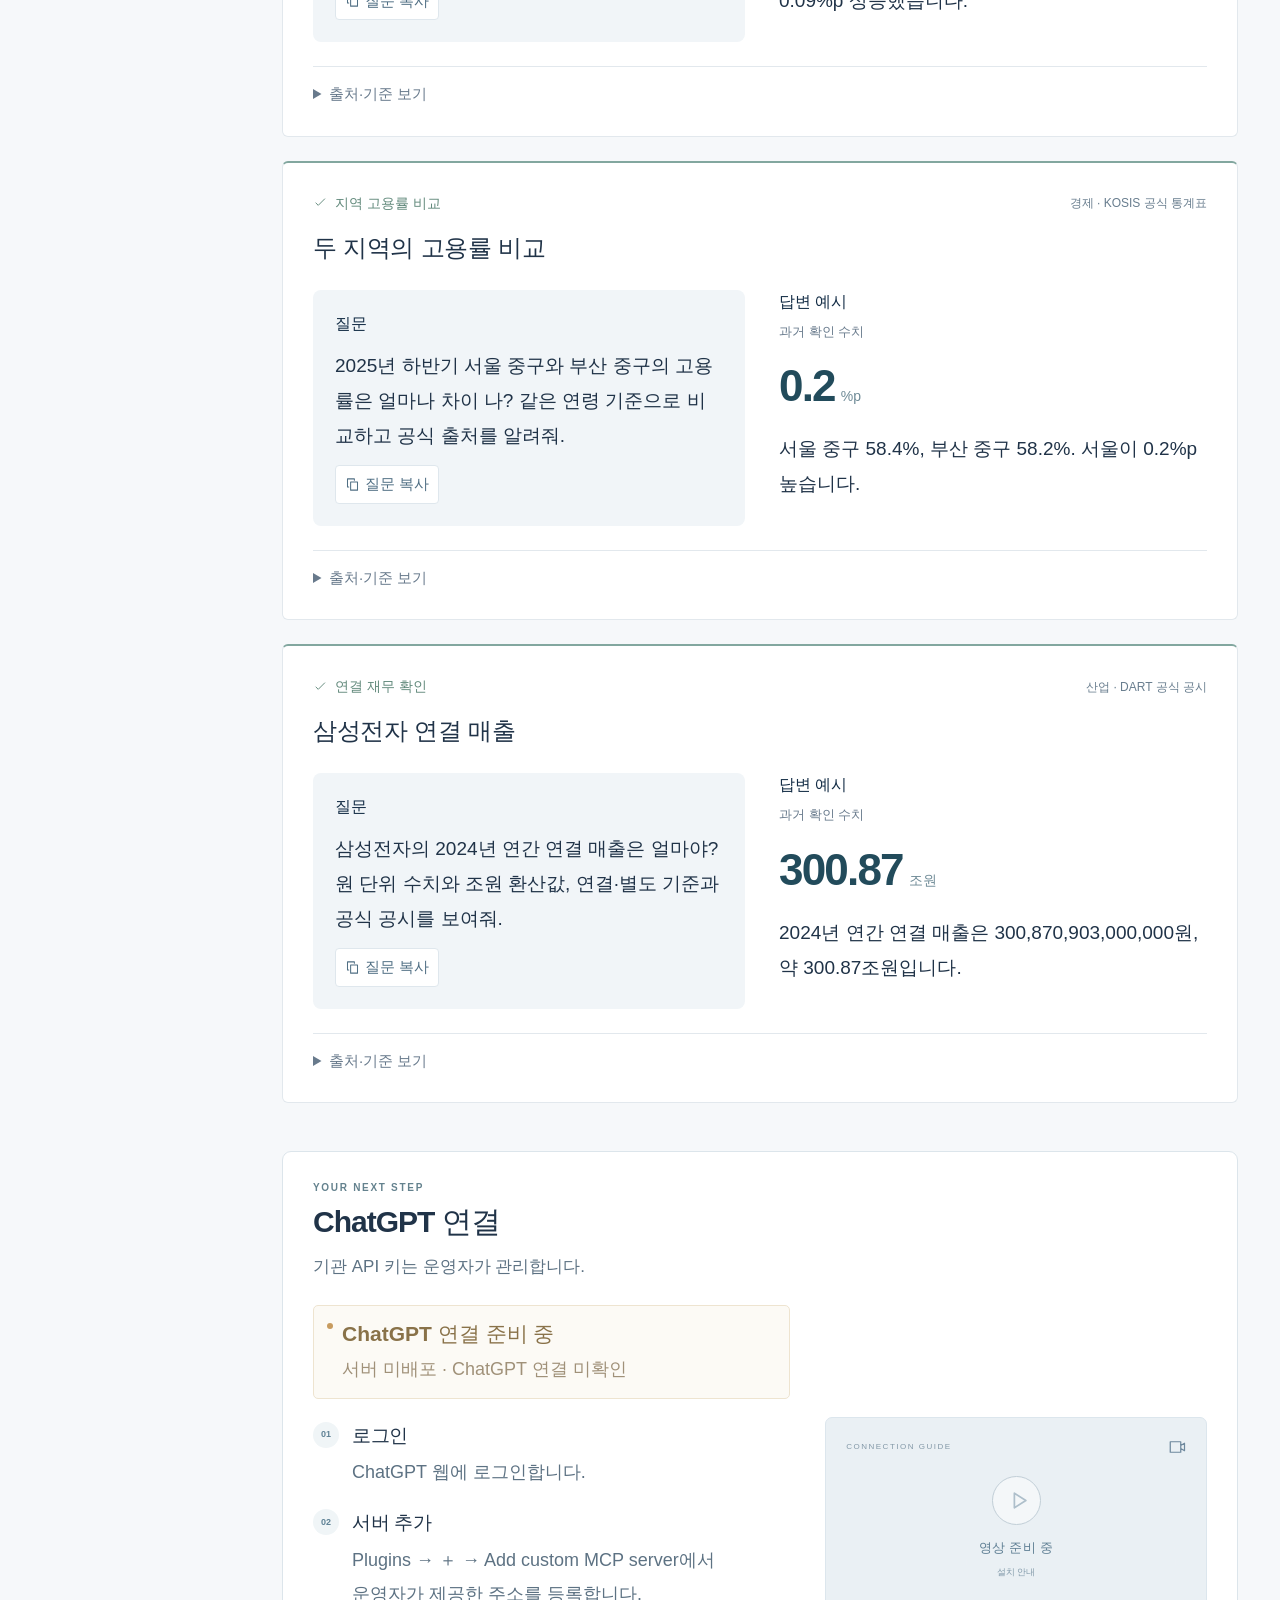
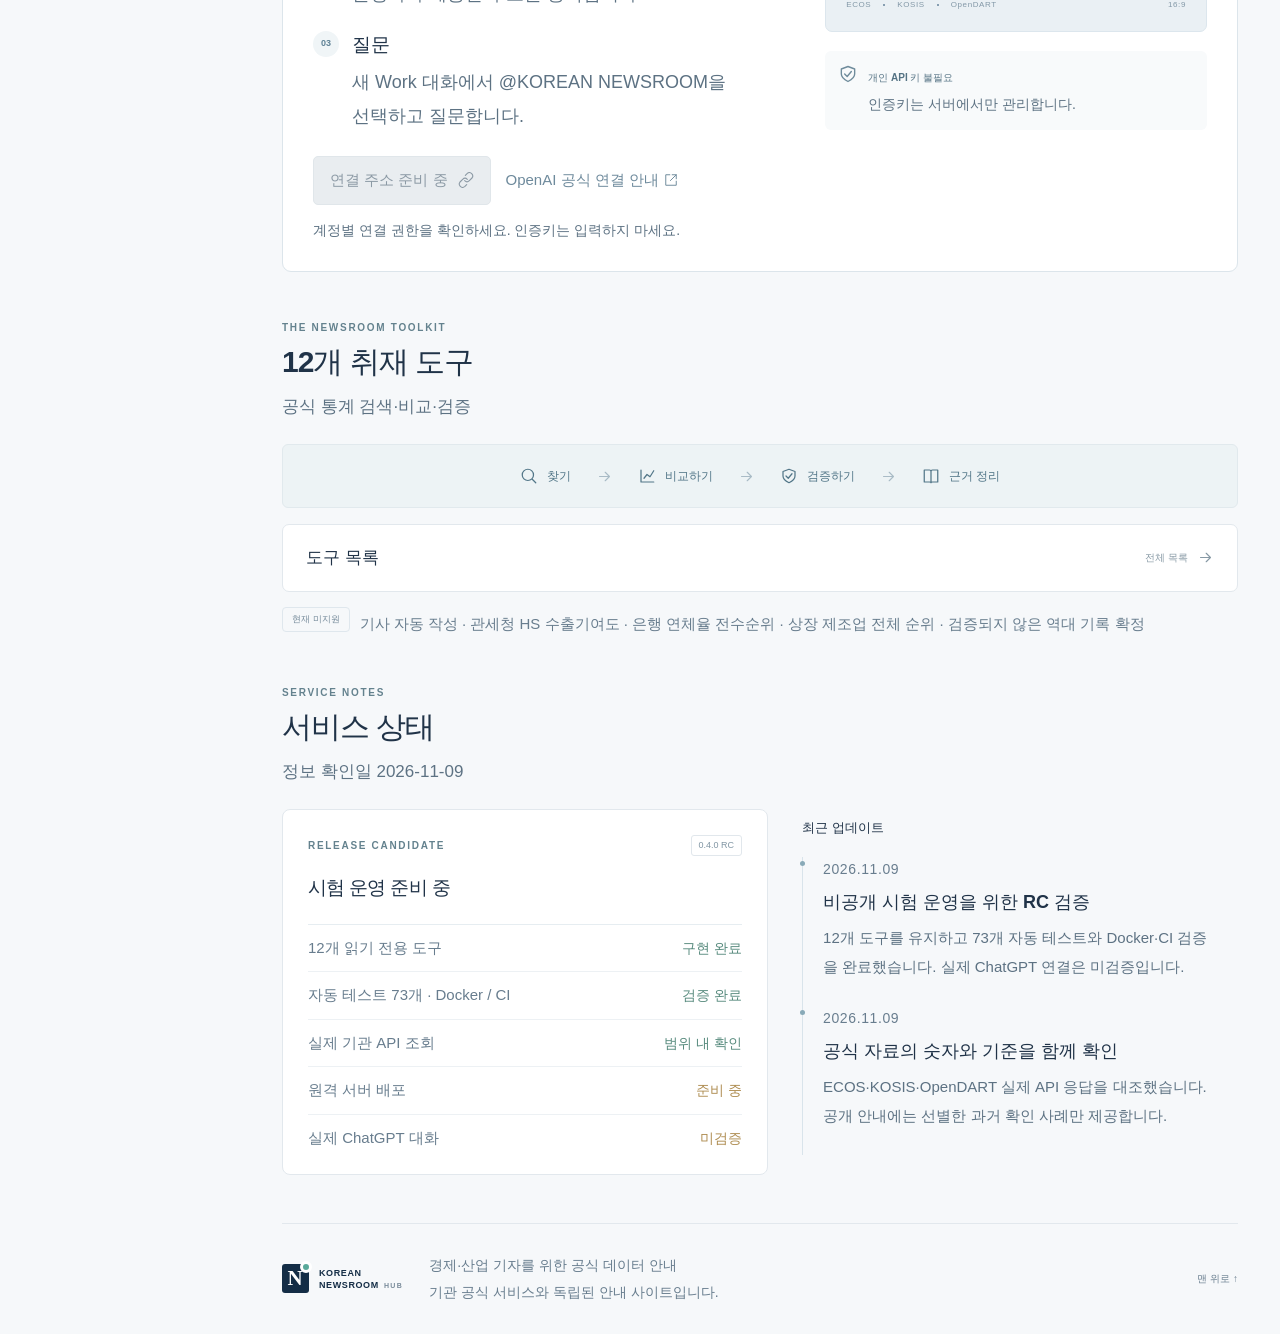
==== commit 696359c6: "Simplify Hub copy, show three examples and increase type size" ====
--- a/index.html
+++ b/index.html
@@ -7,8 +7,8 @@
     <meta name="description" content="경제부·산업부 기자를 위한 공식 통계·공시 취재 안내. 지원 도구, ChatGPT 연결 방법과 복사해서 쓰는 취재 질문을 확인하세요." />
     <title>KOREAN NEWSROOM HUB — 공식 데이터에서 시작하는 취재</title>
     <link rel="icon" type="image/svg+xml" href="./favicon.svg" />
-    <script type="module" crossorigin src="./assets/index-CnEWWQSl.js"></script>
-    <link rel="stylesheet" crossorigin href="./assets/index-BI2-iLTn.css">
+    <script type="module" crossorigin src="./assets/index-Cm3XHbNM.js"></script>
+    <link rel="stylesheet" crossorigin href="./assets/index-D0E7dMV5.css">
   </head>
   <body><div id="root"></div></body>
 </html>
--- a/assets/index-D0E7dMV5.css
+++ b/assets/index-D0E7dMV5.css
@@ -0,0 +1,2 @@
+/*! tailwindcss v4.3.5 | MIT License | https://tailwindcss.com */
+@layer theme{:root,:host{--font-sans:"Pretendard", "Noto Sans KR", "Malgun Gothic", -apple-system, BlinkMacSystemFont, "Segoe UI", sans-serif;--font-mono:ui-monospace, SFMono-Regular, Menlo, Monaco, Consolas, "Liberation Mono", "Courier New", monospace;--spacing:.25rem;--default-font-family:var(--font-sans);--default-mono-font-family:var(--font-mono)}}@layer base{*,:after,:before,::backdrop{box-sizing:border-box;border:0 solid;margin:0;padding:0}::file-selector-button{box-sizing:border-box;border:0 solid;margin:0;padding:0}html,:host{-webkit-text-size-adjust:100%;tab-size:4;line-height:1.5;font-family:var(--default-font-family,-apple-system, BlinkMacSystemFont, "Segoe UI", Roboto, "Helvetica Neue", "Noto Sans", Arial, sans-serif, "Apple Color Emoji", "Segoe UI Emoji", "Segoe UI Symbol", "Noto Color Emoji");font-feature-settings:var(--default-font-feature-settings,normal);font-variation-settings:var(--default-font-variation-settings,normal);-webkit-tap-highlight-color:transparent}hr{height:0;color:inherit;border-top-width:1px}abbr:where([title]){-webkit-text-decoration:underline dotted;text-decoration:underline dotted}h1,h2,h3,h4,h5,h6{font-size:inherit;font-weight:inherit}a{color:inherit;-webkit-text-decoration:inherit;-webkit-text-decoration:inherit;-webkit-text-decoration:inherit;-webkit-text-decoration:inherit;text-decoration:inherit}b,strong{font-weight:bolder}code,kbd,samp,pre{font-family:var(--default-mono-font-family,ui-monospace, SFMono-Regular, Menlo, Monaco, Consolas, "Liberation Mono", "Courier New", monospace);font-feature-settings:var(--default-mono-font-feature-settings,normal);font-variation-settings:var(--default-mono-font-variation-settings,normal);font-size:1em}small{font-size:80%}sub,sup{vertical-align:baseline;font-size:75%;line-height:0;position:relative}sub{bottom:-.25em}sup{top:-.5em}table{text-indent:0;border-color:inherit;border-collapse:collapse}:-moz-focusring:where(:not(iframe)){outline:auto}progress{vertical-align:baseline}summary{display:list-item}ol,ul,menu{list-style:none}img,svg,video,canvas,audio,iframe,embed,object{vertical-align:middle;display:block}img,video{max-width:100%;height:auto}button,input,select,optgroup,textarea{font:inherit;font-feature-settings:inherit;font-variation-settings:inherit;letter-spacing:inherit;color:inherit;opacity:1;background-color:#0000;border-radius:0}::file-selector-button{font:inherit;font-feature-settings:inherit;font-variation-settings:inherit;letter-spacing:inherit;color:inherit;opacity:1;background-color:#0000;border-radius:0}:where(select:is([multiple],[size])) optgroup{font-weight:bolder}:where(select:is([multiple],[size])) optgroup option{padding-inline-start:20px}::file-selector-button{margin-inline-end:4px}::placeholder{opacity:1}@supports (not ((-webkit-appearance:-apple-pay-button))) or (contain-intrinsic-size:1px){::placeholder{color:currentColor}@supports (color:color-mix(in lab, red, red)){::placeholder{color:color-mix(in oklab, currentcolor 50%, transparent)}}}textarea{resize:vertical}::-webkit-search-decoration{-webkit-appearance:none}::-webkit-date-and-time-value{min-height:1lh;text-align:inherit}::-webkit-datetime-edit{display:inline-flex}::-webkit-datetime-edit-fields-wrapper{padding:0}::-webkit-datetime-edit{padding-block:0}::-webkit-datetime-edit-year-field{padding-block:0}::-webkit-datetime-edit-month-field{padding-block:0}::-webkit-datetime-edit-day-field{padding-block:0}::-webkit-datetime-edit-hour-field{padding-block:0}::-webkit-datetime-edit-minute-field{padding-block:0}::-webkit-datetime-edit-second-field{padding-block:0}::-webkit-datetime-edit-millisecond-field{padding-block:0}::-webkit-datetime-edit-meridiem-field{padding-block:0}::-webkit-calendar-picker-indicator{line-height:1}:-moz-ui-invalid{box-shadow:none}button,input:where([type=button],[type=reset],[type=submit]){appearance:button}::file-selector-button{appearance:button}::-webkit-inner-spin-button{height:auto}::-webkit-outer-spin-button{height:auto}[hidden]:where(:not([hidden=until-found])){display:none!important}}@layer components;@layer utilities{.visible{visibility:visible}.sr-only{clip-path:inset(50%);white-space:nowrap;border-width:0;width:1px;height:1px;margin:-1px;padding:0;position:absolute;overflow:hidden}.grid{display:grid}.gap-4{gap:calc(var(--spacing) * 4)}@media (width>=48rem){.md\:grid-cols-3{grid-template-columns:repeat(3,minmax(0,1fr))}}}:root{font-family:var(--font-sans);color:#203348;font-synthesis:none;--navy:#142d46;--teal:#247c77;--muted:#687a8c;--border:#e2e8ed;scroll-behavior:smooth;background:#f6f8fa;scroll-padding-top:30px;font-weight:400}*{box-sizing:border-box}body{margin:0}button,input,textarea{font:inherit}button,a{-webkit-tap-highlight-color:transparent}button{cursor:pointer}button:disabled{cursor:not-allowed}a{color:inherit;text-decoration:none}button:focus-visible,a:focus-visible,input:focus-visible,summary:focus-visible,textarea:focus-visible{outline-offset:4px;outline:3px solid #438cba}h1,h2,h3,h4,p{margin:0}button{color:inherit}section[id]{scroll-margin-top:30px}svg{flex-shrink:0}::selection{background:#d6ece6}.sr-only{clip:rect(0,0,0,0);white-space:nowrap;border:0;width:1px;height:1px;margin:-1px;padding:0;position:absolute;overflow:hidden}.skip-link{z-index:1000;background:#fff;padding:12px 20px;position:fixed;top:-80px;left:20px}.skip-link:focus{top:10px}.sidebar{border-right:1px solid var(--border);z-index:30;background:#fff;flex-direction:column;width:240px;padding:34px 20px 20px;display:flex;position:fixed;inset:0 auto 0 0}.brand{color:var(--navy);letter-spacing:.9px;white-space:nowrap;align-items:center;gap:10px;font-size:13px;font-weight:850;line-height:1.35;display:flex}.brand-mark{background:var(--navy);color:#fff;border-radius:3px;place-items:center;width:37px;height:40px;font-family:Georgia,serif;font-size:28px;line-height:1;display:grid;position:relative}.brand-mark span{background:#59a99a;border:3px solid #fff;border-radius:50%;width:12px;height:12px;position:absolute;top:-3px;right:-3px}.brand small{letter-spacing:1.4px;color:#788a99;margin-left:2px;font-size:9px}.sidebar .brand{margin:0 9px 42px}.sidebar-label{letter-spacing:1.65px;color:#8997a5;margin:0 13px 13px;font-size:9px;font-weight:700}.sidebar nav{flex-direction:column;gap:6px;display:flex}.sidebar nav a{color:#6c7c8b;white-space:nowrap;border-radius:5px;align-items:center;gap:11px;padding:13px 12px;font-size:12px;display:flex;position:relative}.sidebar nav a:hover{color:var(--navy);background:#f7f9fa}.sidebar nav a.active{color:#183a56;background:#eaf1f5;font-weight:750}.sidebar nav a.active:before{content:"";background:#2c5b77;border-radius:0 2px 2px 0;width:3px;height:22px;position:absolute;left:-20px}.nav-count{color:#416176;background:#dbe5eb;border-radius:4px;margin-left:auto;padding:1px 6px;font-size:10px}.sidebar-bottom{margin-top:auto;padding-top:45px}.sidebar-note{background:#f7f9fa;border:1px solid #edf0f2;border-radius:7px;padding:18px 12px}.sidebar-note>svg{color:#507d86;margin-bottom:11px}.sidebar-note strong{letter-spacing:-.2px;font-size:11px;display:block}.sidebar-note p{color:#85909c;margin-top:6px;font-size:10px;line-height:1.8}.release-label{color:#758492;align-items:center;gap:5px;margin:20px 5px 0;font-size:9px;display:flex}.release-label i{background:#6ca198;border-radius:50%;width:5px;height:5px}.release-label>span{margin-left:auto}.workspace{margin-left:240px}.topbar{border-bottom:1px solid var(--border);color:#728395;background:#fff;justify-content:space-between;align-items:center;height:72px;padding:0 42px;font-size:11px;display:flex}.breadcrumb{letter-spacing:1px;color:#52687b;font-size:10px;font-weight:600}.breadcrumb-slash{color:#c4cdd5;padding:0 13px}.status-pill{color:#8a6e42;background:#fcfaf5;border:1px solid #e8e3d9;border-radius:20px;align-items:center;gap:7px;padding:7px 11px;font-size:10px;display:flex}.status-dot{background:#c79b5f;border-radius:50%;flex-shrink:0;width:6px;height:6px;display:inline-block}.mobile-header,.menu-backdrop{display:none}main{max-width:1480px;margin:auto;padding:34px 42px 0}main>section{margin-bottom:48px}.overview{margin-bottom:32px}.welcome-row{justify-content:space-between;align-items:center;margin-bottom:19px;display:flex}.eyebrow{letter-spacing:1.7px;color:#64828e;font-size:10px;font-weight:700;line-height:1.6}.edition{color:#8795a1;font-size:10px}.hero{background:#fff;border:1px solid #e4e9ed;border-radius:10px;grid-template-columns:1fr 1fr;align-items:center;gap:32px;padding:36px;display:grid}.hero-kicker{color:#66818b;letter-spacing:.2px;align-items:center;gap:7px;font-size:10px;display:flex}.hero-kicker>span{background:#54a097;border-radius:1px;width:5px;height:5px}h1{letter-spacing:-2.2px;color:#152f49;margin:15px 0 17px;font-size:clamp(31px,3vw,46px);font-weight:760;line-height:1.4}h1 em{color:#287a75;font-style:normal}.hero-copy>p:not(.hero-caveat){color:#6c7c8b;letter-spacing:-.2px;font-size:12px;line-height:1.9}.hero-actions{align-items:center;gap:14px;margin-top:26px;display:flex}.button{white-space:nowrap;border:1px solid #0000;border-radius:5px;justify-content:center;align-items:center;gap:10px;min-height:42px;padding:12px 16px;font-size:11px;font-weight:650;transition:background .15s,color .15s;display:inline-flex}.primary{background:var(--navy);color:#fff}.primary:hover:not(:disabled){background:#274964}.secondary{background:#fff;border-color:#d4dfe7}.secondary:hover{background:#eef3f7}.text-button{color:#617686;padding-left:0;padding-right:0}.text-button:hover{color:#163853}.hero-caveat{margin-top:18px;color:#7d8c98!important;font-size:9px!important;line-height:1.7!important}.video-panel{aspect-ratio:16/9;color:#e5edf4;isolation:isolate;background:#182f47;border:1px solid #264058;border-radius:7px;flex-direction:column;justify-content:space-between;min-width:0;padding:20px;display:flex;position:relative;overflow:hidden}.video-panel:before{content:"";z-index:-1;background-image:linear-gradient(#ffffff04 1px,#0000 1px),linear-gradient(90deg,#ffffff04 1px,#0000 1px);background-size:32px 32px;position:absolute;inset:0}.video-panel:after{content:"";z-index:-1;border:1px solid #ffffff07;border-radius:50%;width:210px;height:210px;position:absolute;top:18%;right:8%}.video-top,.video-bottom{letter-spacing:1.5px;color:#91a5b7;justify-content:space-between;align-items:center;gap:8px;font-size:8px;display:flex}.video-top svg{color:#6e889d}.video-center{text-align:center;flex-direction:column;align-items:center;gap:9px;display:flex}.play-button{color:#d4e1eb;background:#ffffff08;border:1px solid #718397;border-radius:50%;place-items:center;width:49px;height:49px;margin-bottom:4px;display:grid}.play-button:disabled{opacity:.5}.play-button svg{margin-left:3px}.video-center strong{letter-spacing:.3px;font-size:13px;font-weight:550}.video-center>span{color:#91a6b8;font-size:9px}.video-bottom{letter-spacing:.6px;font-size:8px}.video-bottom>span:first-child{align-items:center;gap:12px;display:flex}.video-bottom i{background:#66839b;border-radius:50%;width:2px;height:2px}.video-panel iframe{border:0;width:100%;height:100%;position:absolute;inset:0}.fact-strip{border:1px solid var(--border);background:#fff;border-radius:8px;grid-template-columns:1fr 1fr 1.1fr 1fr;margin-top:17px;padding:20px 0;display:grid}.fact-strip>div,.fact-strip>a{border-right:1px solid var(--border);align-items:center;gap:12px;padding:0 22px;display:flex}.fact-strip>a{color:#557287;border:0;gap:8px;font-size:10px}.fact-strip>a:hover{color:#17495e}.fact-strip>a>svg:last-child{margin-left:auto}.fact-icon{color:#6b8999;background:#f0f5f7;border:1px solid #e5edf1;border-radius:7px;place-items:center;width:34px;height:34px;display:grid}.fact-strip strong{color:#29465d;letter-spacing:-.4px;font-size:15px;font-weight:750;display:block}.fact-strip small{color:#87939e;white-space:nowrap;margin-top:3px;font-size:9px;display:block}.mini-heading{justify-content:space-between;align-items:center;gap:15px;margin-bottom:15px;display:flex}.mini-heading h2{letter-spacing:-.6px;font-size:16px;font-weight:700}.mini-heading>span{color:#8b98a4;font-size:10px}.desk-card{text-align:left;border:1px solid var(--border);background:#fff;border-radius:8px;flex-direction:column;padding:22px 22px 17px;transition:transform .2s,border-color .2s,box-shadow .2s;display:flex}.desk-card:hover{border-color:#a8c0cd;transform:translateY(-3px);box-shadow:0 6px 16px #142d4608}.desk-icon{color:#497ca1;background:#edf3fa;border-radius:9px;place-items:center;width:44px;height:44px;margin-bottom:16px;display:grid}.icon-금융{color:#3d8b7d;background:#e9f5ef}.icon-산업{color:#9c8253;background:#f7f3e8}.desk-subtitle{color:#82929f;margin-bottom:6px;font-size:10px}.desk-card h3{letter-spacing:-.7px;margin-bottom:9px;font-size:17px;font-weight:720}.desk-card p{color:#7b8a97;flex:1;max-width:270px;font-size:11px;line-height:1.8}.desk-card-bottom{color:#7c92a2;border-top:1px solid #edf0f3;justify-content:space-between;align-items:center;margin-top:20px;padding-top:13px;font-size:9px;display:flex}.section-head{justify-content:space-between;align-items:center;gap:15px;margin-bottom:21px;display:flex}.section-head h2{letter-spacing:-1px;margin-top:5px;font-size:24px;font-weight:750;line-height:1.4}.section-subtitle{color:#7a8b9a;margin-top:8px;font-size:11px;line-height:1.9}.small-badge{color:#758a9a;white-space:nowrap;background:#fff;border:1px solid #dfe7ed;border-radius:4px;padding:5px 9px;font-size:9px;display:inline-flex}.library-controls{justify-content:space-between;align-items:center;gap:16px;display:flex}.filter-tabs{border:1px solid var(--border);background:#eef2f5;border-radius:6px;gap:3px;padding:4px;display:flex}.filter-tabs button{color:#7f8f9d;background:0 0;border:0;border-radius:4px;padding:8px 19px;font-size:11px}.filter-tabs button.selected{color:#284c66;background:#fff;font-weight:700;box-shadow:0 1px 4px #1933480a}.search-box{border:1px solid var(--border);color:#93a2ae;background:#fff;border-radius:6px;align-items:center;gap:9px;width:265px;padding:0 12px;display:flex}.search-box input{color:#304f65;background:0 0;border:0;width:100%;min-width:0;height:38px;font-size:10px;outline:0!important}.search-box:focus-within{outline-offset:2px;outline:2px solid #438cba}.search-box input::placeholder{color:#94a2ad}.result-count{color:#8796a3;margin:15px 0 12px;font-size:10px}.prompt-grid{grid-template-columns:repeat(3,minmax(0,1fr));gap:15px;display:grid}.prompt-card{border:1px solid var(--border);background:#fff;border-radius:7px;flex-direction:column;padding:21px 20px 15px;display:flex}.prompt-top{color:#8b9ca8;justify-content:space-between;align-items:center;gap:5px;font-size:9px;display:flex}.category-tag{color:#6b8199;background:#eff3f8;border-radius:3px;padding:3px 7px;font-size:9px}.tag-경제{color:#537da6;background:#edf3fa}.tag-금융{color:#548879;background:#eaf5ef}.tag-산업{color:#9a8258;background:#f7f3e9}.prompt-card h3{letter-spacing:-.5px;margin:14px 0 10px;font-size:15px;font-weight:700}.prompt-card>p{color:#7c8c98;word-break:keep-all;overflow-wrap:anywhere;flex:1;font-size:11px;line-height:1.9}.prompt-bottom{border-top:1px solid #edf0f3;justify-content:space-between;align-items:center;gap:8px;margin-top:19px;padding-top:13px;display:flex}.prompt-bottom>span{color:#99a6b0;font-size:9px}.copy-button{color:#506f84;background:#fff;border:1px solid #dfe7ed;border-radius:4px;align-items:center;gap:5px;min-height:33px;padding:7px 9px;font-size:10px;display:flex}.copy-button:hover{background:#edf3f6;border-color:#9eb5c4}.inline-note{color:#82939e;align-items:flex-start;gap:8px;margin-top:15px;font-size:10px;line-height:1.8;display:flex}.inline-note svg{color:#829aa8;margin-top:1px}.empty-state{text-align:center;color:#728795;background:#fff;border:1px dashed #bfcfd9;border-radius:8px;flex-direction:column;align-items:center;padding:36px 20px;display:flex}.empty-state h3{margin-top:14px;font-size:15px;font-weight:700}.empty-state p{margin:10px 0 16px;font-size:12px}.connect-section{background:#fff;border:1px solid #dce5eb;border-radius:9px;padding:28px 30px}.connect-layout{grid-template-columns:1.25fr 1fr;align-items:center;gap:35px;display:grid}.connection-banner{background:#fcfaf5;border:1px solid #eee4d0;border-radius:5px;align-items:flex-start;gap:9px;padding:12px 13px;display:flex}.connection-banner>.status-dot{margin-top:5px}.connection-banner strong{color:#897249;font-size:11px;font-weight:650;display:block}.connection-banner p{color:#a09179;margin-top:4px;font-size:10px;line-height:1.7}.steps{flex-direction:column;gap:20px;margin:23px 0;padding:0;list-style:none;display:flex}.steps>li{gap:13px;display:flex}.steps>li>span{color:#608396;background:#f0f5f7;border-radius:50%;flex-shrink:0;place-items:center;width:26px;height:26px;font-size:9px;font-weight:600;display:grid}.steps h3{letter-spacing:-.3px;margin-bottom:5px;font-size:12px;font-weight:700}.steps p{color:#84929e;word-break:keep-all;font-size:10px;line-height:1.9}.connect-actions{flex-wrap:wrap;align-items:center;gap:15px;display:flex}.button:disabled{color:#8c9aa5;background:#e9edf0;border-color:#e0e6ea}.official-link{color:#6e8a9c;align-items:center;gap:5px;font-size:9px;display:flex}.fine-print{color:#8a969f;margin-top:13px;font-size:9px;line-height:1.8}.installation-video{color:#5f7f94;box-shadow:none;background:#eaf0f4;border-color:#dce6ed}.installation-video .video-top,.installation-video .video-bottom{color:#8398a7}.installation-video .play-button{color:#7390a4;background:#fff;border-color:#9aaebb}.installation-video .video-center>span{color:#8199a9}.guide-note{color:#6f8c9c;background:#f8fafb;border-radius:6px;gap:10px;margin-top:19px;padding:13px;display:flex}.guide-note strong{color:#557384;font-size:10px;font-weight:650}.guide-note p{color:#8b9ba6;margin-top:4px;font-size:9px;line-height:1.8}.case-grid{grid-template-columns:repeat(3,minmax(0,1fr));gap:16px;display:grid}.case-card{border:1px solid var(--border);background:#fff;border-top:2px solid #82a79f;border-radius:6px;padding:20px}.case-label{color:#61897b;align-items:center;gap:5px;font-size:9px;display:flex}.case-label>span{color:#9ba7af;white-space:nowrap;margin-left:auto;font-size:8px}.case-number{letter-spacing:-1.8px;color:#224b5b;font-variant-numeric:tabular-nums;margin:16px 0 13px;font-size:34px;font-weight:720}.case-number>span{letter-spacing:0;color:#6e8a96;margin-left:6px;font-size:14px;font-weight:500}.case-card h3{letter-spacing:-.3px;font-size:13px;font-weight:700}.case-card>p:not(.case-note){color:#83919c;min-height:57px;margin-top:9px;font-size:10px;line-height:1.9}.case-card dl{color:#788b99;border-top:1px solid #eaf0f3;grid-template-columns:60px minmax(0,1fr);gap:8px 5px;margin:14px 0 0;padding:14px 0;font-size:9px;display:grid}.case-card dt{color:#99a5af}.case-card dd{overflow-wrap:anywhere;margin:0;line-height:1.7}.case-source{color:#4e7d8b;align-items:center;gap:5px;margin-top:5px;font-size:10px;display:flex}.case-note{color:#8a9ba6;background:#f6f9fa;border-radius:4px;margin-top:13px;padding:10px;font-size:9px;line-height:1.8}.tool-workflow{background:#edf3f5;border:1px solid #e1e9ed;border-radius:6px;justify-content:center;align-items:center;gap:25px;margin-bottom:16px;padding:22px;display:flex}.tool-workflow>span{color:#527688;align-items:center;gap:9px;font-size:12px;font-weight:600;display:flex}.tool-workflow>svg{color:#a9bbc6}.tools-catalog{border:1px solid var(--border);background:#fff;border-radius:7px;overflow:hidden}.tools-catalog summary{cursor:pointer;justify-content:space-between;align-items:center;padding:20px 23px;font-size:12px;font-weight:650;list-style:none;display:flex}.tools-catalog summary::-webkit-details-marker{display:none}.tools-catalog summary>span{color:#8799a5;align-items:center;gap:9px;font-size:10px;font-weight:400;display:flex}.tools-catalog[open] summary{border-bottom:1px solid var(--border)}.tools-catalog[open] summary>span>svg{transform:rotate(90deg)}.tools-grid{grid-template-columns:repeat(2,minmax(0,1fr));display:grid}.tools-grid article{border-bottom:1px solid #eaf0f3;gap:13px;padding:23px;display:flex}.tools-grid article:nth-child(odd){border-right:1px solid #eaf0f3}.tool-index{color:#abc0cc;font-family:Georgia,serif;font-size:19px}.tools-grid h3{margin-bottom:7px;font-size:12px;font-weight:700}.tools-grid p{color:#7d909e;font-size:10px;line-height:1.9}.tools-grid code{color:#899eab;overflow-wrap:anywhere;background:#f3f7f8;border-radius:3px;margin-top:9px;padding:3px 6px;font-size:9px;display:inline-block}.unsupported{align-items:flex-start;gap:10px;margin-top:15px;display:flex}.unsupported .small-badge{background:0 0}.unsupported p{color:#8797a4;margin-top:3px;font-size:10px;line-height:1.8}.status-layout{grid-template-columns:1.1fr 1fr;gap:28px;display:grid}.service-card{border:1px solid var(--border);background:#fff;border-radius:8px;padding:25px}.service-card-top{justify-content:space-between;align-items:center;display:flex}.service-card-top>span:last-child{color:#8196a4;border:1px solid #e1e7ec;border-radius:3px;padding:3px 7px;font-size:9px}.service-card h3{letter-spacing:-.7px;margin:18px 0 8px;font-size:19px;font-weight:700}.service-card>p{color:#8798a5;font-size:10px;line-height:1.8}.service-card ul{border-top:1px solid #e6edf1;margin:21px 0 0;padding:0;list-style:none}.service-card li{color:#8193a1;border-bottom:1px solid #edf1f4;justify-content:space-between;align-items:center;gap:12px;padding:12px 0;font-size:10px;display:flex}.service-card li:last-child{border-bottom:0;padding-bottom:0}.service-card strong{white-space:nowrap;font-size:9px;font-weight:550}.state-done{color:#588b7e}.state-wait{color:#ae8c50}.updates{padding:9px 6px}.updates>h3{margin-bottom:20px;font-size:13px;font-weight:700}.updates article{border-left:1px solid #d9e4eb;padding:0 0 25px 20px;position:relative}.updates article:before{content:"";background:#89aab8;border-radius:50%;width:5px;height:5px;position:absolute;top:4px;left:-3px}.updates time{letter-spacing:.6px;color:#94a5b1;font-size:9px}.updates h4{margin:8px 0;font-size:12px;font-weight:650}.updates article p{color:#8b9aa6;max-width:390px;font-size:10px;line-height:1.9}.update-note{color:#91a1ad;margin-left:20px;font-size:9px;line-height:1.9}footer{border-top:1px solid var(--border);color:#8b9ca8;align-items:center;gap:26px;padding:28px 0;display:flex}footer .brand{letter-spacing:.6px;font-size:9px}footer .brand-mark{width:27px;height:29px;font-size:21px}footer .brand small{font-size:7px}footer p{font-size:10px;line-height:1.9}footer p>span{font-size:8px}footer>a:last-child{white-space:nowrap;margin-left:auto;font-size:10px}.mobile-only{display:none}.toast{color:#fff;opacity:0;pointer-events:none;z-index:100;background:#193d50;border-radius:6px;align-items:center;gap:9px;width:max-content;max-width:calc(100vw - 30px);padding:13px 19px;font-size:11px;line-height:1.8;transition:all .15s;display:flex;position:fixed;bottom:28px;left:calc(50% + 120px);transform:translate(-50%)translateY(15px);box-shadow:0 5px 30px #142d4626}.toast.visible{opacity:1;transform:translate(-50%)translateY(0)}.copy-dialog{width:calc(100% - 30px);max-width:550px;color:var(--navy);border:1px solid #d1dfe7;border-radius:9px;margin:auto;padding:25px;box-shadow:0 20px 70px #10253e26}.copy-dialog::backdrop{background:#11253e88}.copy-dialog h2{font-size:19px;font-weight:700}.copy-dialog p{color:#6c8294;margin:10px 0;font-size:12px;line-height:1.8}.copy-dialog textarea{resize:vertical;border:1px solid #bdcfdc;border-radius:5px;width:100%;min-height:160px;margin:5px 0 17px;padding:12px;font-size:13px;line-height:1.8}.section-subtitle,.prompt-card>p,.desk-card p,.steps p,.case-card>p:not(.case-note),.case-note,.updates article p,.inline-note,.fine-print,.service-card>p,.guide-note p{color:#5d7283}.edition,.mini-heading>span,.result-count,.desk-subtitle,.prompt-top,.prompt-bottom>span,.case-card dt,.case-card dd,.case-label>span,.update-note,.updates time,.service-card li,footer,.unsupported p{color:#687d8e}.hero-copy>p:not(.hero-caveat){color:#5d7283}.hero-caveat{color:#687d8e!important}@media (width>=761px){.hero-copy>p:not(.hero-caveat){font-size:14px}.prompt-card>p{font-size:13px}.prompt-card h3{font-size:16px}.desk-card p,.section-subtitle,.steps p,.case-card>p:not(.case-note){font-size:12px}.steps h3{font-size:13px}.case-card h3{font-size:14px}.case-card dl,.case-note,.fine-print,.inline-note{font-size:10px}.search-box input,.copy-button,.button{font-size:12px}.updates article p,.service-card>p,.service-card li{font-size:11px}.official-link,.guide-note p{font-size:10px}}@media (width>=1600px){main{padding:40px 55px 0}.hero{padding:42px}.hero-copy>p:not(.hero-caveat){font-size:14px}.hero-kicker{font-size:11px}.prompt-card>p{font-size:13px}.desk-card p{font-size:12px}}@media (width<=1200px){.sidebar{width:215px;padding-left:14px;padding-right:14px}.sidebar nav a.active:before{left:-14px}.workspace{margin-left:215px}main{padding:27px 28px 0}.topbar{padding:0 28px}.hero{gap:24px;padding:27px}h1{font-size:34px}.hero-actions{gap:9px}.hero-actions .button{padding:11px 12px;font-size:10px}.hero-actions .text-button{padding:0}.fact-strip>div,.fact-strip>a{gap:8px;padding:0 15px}.fact-strip>a{font-size:9px}.fact-icon{width:29px;height:29px}.fact-strip small{font-size:8px}.fact-strip strong{font-size:14px}.connect-section{padding:25px}.connect-layout{gap:23px}.prompt-grid{gap:12px}.prompt-card{padding:18px 16px 13px}.case-grid{gap:12px}.case-card{padding:17px}.toast{left:calc(50% + 107px)}}@media (width<=1000px) and (width>=761px){.sidebar{width:190px;padding-left:12px;padding-right:12px}.sidebar .brand{margin-left:4px}.brand{gap:8px;font-size:11px}.sidebar nav a{gap:8px;padding:12px 9px;font-size:10px}.sidebar nav a.active:before{left:-12px}.sidebar-label{letter-spacing:1px;font-size:8px}.sidebar-note{padding:14px 9px}.sidebar-note strong{font-size:10px}.workspace{margin-left:190px}.hero{grid-template-columns:1fr;gap:25px;padding:27px}.hero-copy h1{font-size:38px}.desktop-break{display:none}.hero-copy>p:not(.hero-caveat){font-size:12px}.hero-actions{margin-top:20px}.hero .video-panel{width:100%}.fact-strip{grid-template-columns:1fr 1fr;row-gap:17px}.fact-strip>div:nth-child(2){border:0}.fact-strip>a{justify-content:flex-start}.fact-strip>a>svg:last-child{margin-left:0}.mini-heading>span{display:none}.desk-card{padding:18px 14px 14px}.desk-card h3{font-size:14px}.desk-subtitle{font-size:9px}.desk-card p{font-size:10px}.desk-card-bottom{font-size:8px}.prompt-grid{grid-template-columns:repeat(2,minmax(0,1fr))}.case-grid{grid-template-columns:1fr}.case-card>p:not(.case-note){min-height:0}.connect-layout{grid-template-columns:1fr}.connect-layout>div:last-child{max-width:100%}.status-layout{grid-template-columns:1fr}.toast{left:calc(50% + 95px)}}@media (width<=760px){:root{scroll-padding-top:85px}.mobile-header{border-bottom:1px solid var(--border);z-index:50;background:#fff;justify-content:space-between;align-items:center;height:68px;padding:0 20px;display:flex;position:sticky;top:0}.mobile-header .brand{font-size:11px}.mobile-header .brand-mark{width:30px;height:32px;font-size:25px}.icon-button{border:1px solid var(--border);background:#fff;border-radius:5px;place-items:center;padding:9px;display:grid}.sidebar{visibility:hidden;width:260px;padding:25px 20px;transition:transform .2s;top:68px;transform:translate(-100%)}.sidebar>.brand{display:none}.sidebar-label{margin-bottom:17px}.sidebar.open{visibility:visible;transform:translate(0)}.sidebar nav a{padding:14px 12px;font-size:12px}.menu-backdrop{z-index:25;background:#12283e55;border:0;display:block;position:fixed;inset:68px 0 0}.sidebar-bottom{padding-top:20px}.workspace{margin:0}.topbar{height:51px;padding:0 20px;font-size:10px}.breadcrumb{font-size:8px}.breadcrumb-slash{padding:0 8px}.status-pill{padding:5px 8px;font-size:9px}main{padding:24px 20px 0}main>section{margin-bottom:35px}section[id]{scroll-margin-top:88px}.welcome-row{margin-bottom:15px}.eyebrow{letter-spacing:1.2px;font-size:8px}.edition{display:none}.hero{border-radius:8px;grid-template-columns:1fr;gap:27px;padding:25px 23px}.hero-kicker{font-size:9px}h1{letter-spacing:-1.7px;margin-top:14px;font-size:36px;line-height:1.4}.desktop-break{display:none}.hero-copy>p:not(.hero-caveat){font-size:12px;line-height:1.9}.hero-actions{gap:15px;margin-top:22px}.hero-actions .button{padding:12px;font-size:10px}.hero-actions .text-button{padding:0}.hero-caveat{margin-top:15px;font-size:9px!important}.video-panel{min-width:0;padding:15px}.video-center{gap:5px}.video-center strong{font-size:11px}.video-center>span{font-size:8px}.video-top{letter-spacing:1px;font-size:7px}.video-top svg{width:15px}.play-button{width:38px;height:38px;margin-bottom:3px}.play-button svg{width:20px}.video-bottom{font-size:7px}.video-bottom>span:first-child{gap:8px}.fact-strip{grid-template-columns:1fr 1fr;gap:19px 0;margin-top:14px;padding:18px 0}.fact-strip>div,.fact-strip>a{gap:8px;padding:0 13px}.fact-strip>div:nth-child(2){border:0}.fact-strip strong{font-size:14px}.fact-strip small{white-space:normal;font-size:8px}.fact-icon{border-radius:5px;flex-shrink:0;width:28px;height:28px}.fact-icon svg{width:16px}.fact-strip>a{gap:5px;font-size:9px}.fact-strip>a>svg:last-child{display:none}.mini-heading{margin-bottom:14px}.mini-heading h2{letter-spacing:-.7px;font-size:16px}.mini-heading>span{display:none}.desk-card{padding:21px}.desk-icon{margin-bottom:13px}.desk-card h3{font-size:18px}.desk-card p{max-width:none;font-size:12px}.desk-card-bottom{margin-top:17px;font-size:10px}.desk-subtitle{font-size:10px}.section-head{align-items:flex-start;margin-bottom:19px}.section-head h2{letter-spacing:-1px;margin-top:7px;font-size:22px}.section-subtitle{word-break:keep-all;font-size:11px;line-height:1.9}.section-head>.small-badge{display:none}.library-controls{flex-direction:column;align-items:stretch;gap:13px}.filter-tabs{align-self:flex-start}.filter-tabs button{padding:9px 20px;font-size:11px}.search-box{width:100%}.search-box input{height:41px;font-size:11px}.result-count{margin:14px 0 12px;font-size:10px}.prompt-grid{grid-template-columns:1fr;gap:13px}.prompt-card{padding:21px 20px 16px}.prompt-top,.category-tag{font-size:10px}.prompt-card h3{margin:15px 0 11px;font-size:17px}.prompt-card>p{font-size:12px;line-height:1.95}.prompt-bottom{margin-top:17px;padding-top:14px}.prompt-bottom>span{font-size:10px}.copy-button{min-height:40px;padding:9px 11px;font-size:11px}.inline-note{font-size:10px;line-height:1.9}.connect-section{padding:24px 21px}.connect-layout{grid-template-columns:1fr;gap:26px}.connection-banner p{font-size:10px}.steps{gap:20px}.steps h3{font-size:13px}.steps p{font-size:11px}.connect-actions{gap:15px}.connect-actions .button{font-size:11px}.official-link{font-size:9px}.fine-print{font-size:10px}.guide-note strong{font-size:11px}.guide-note p{font-size:10px}.case-grid{grid-template-columns:1fr;gap:16px}.case-card{padding:23px}.case-label{font-size:10px}.case-label>span{font-size:9px}.case-number{margin:20px 0 16px;font-size:39px}.case-card h3{font-size:15px}.case-card>p:not(.case-note){min-height:0;font-size:12px;line-height:1.9}.case-card dl{grid-template-columns:68px minmax(0,1fr);gap:9px;font-size:10px}.case-source{font-size:11px}.case-note{margin-top:15px;font-size:10px;line-height:1.9}.tool-workflow{flex-wrap:wrap;gap:10px;padding:18px 10px}.tool-workflow>span{gap:5px;font-size:10px}.tool-workflow>svg{width:11px}.tool-workflow>span>svg{width:15px}.tools-catalog summary{padding:18px;font-size:11px}.tools-catalog summary>span{gap:4px;font-size:9px}.tools-grid{grid-template-columns:1fr}.tools-grid article{padding:21px 18px}.tools-grid article:nth-child(odd){border-right:0}.tools-grid h3{font-size:13px}.tools-grid p{font-size:11px}.tools-grid code{font-size:10px}.unsupported{flex-direction:column;gap:7px}.unsupported p{font-size:11px;line-height:1.9}.status-layout{grid-template-columns:1fr;gap:24px}.service-card{padding:23px}.service-card h3{font-size:20px}.service-card>p{font-size:11px}.service-card li{padding:13px 0;font-size:11px}.service-card strong{font-size:10px}.updates{padding:0 5px}.updates>h3{font-size:14px}.updates time{font-size:10px}.updates h4{font-size:13px}.updates article p{font-size:11px}.update-note{font-size:10px}footer{flex-wrap:wrap;gap:18px;padding:24px 0}footer .brand{font-size:10px}footer>p{order:3;width:100%;font-size:10px}footer p>span{font-size:9px}footer>a:last-child{font-size:10px}.toast{text-wrap:balance;padding:12px 15px;font-size:11px;bottom:18px;left:50%}.mobile-only{display:block}}@media (width<=360px){main{padding-left:15px;padding-right:15px}.hero{padding:22px 18px}h1{font-size:32px}.hero-actions{gap:11px}.hero-actions .button{font-size:9px}.fact-strip>div,.fact-strip>a{padding:0 10px}.filter-tabs button{padding:9px 18px}.tool-workflow{gap:6px}.tool-workflow>span{font-size:9px}}@media (prefers-reduced-motion:reduce){:root{scroll-behavior:auto}*,:before,:after{scroll-behavior:auto!important;transition:none!important;animation:none!important}}.sidebar nav a{font-size:14px}.section-subtitle,.hero-caveat{font-size:16px}.desk-card{text-align:left;display:block}.desk-card p{font-size:16px}.case-grid{grid-template-columns:1fr;gap:24px}.case-card{padding:30px;scroll-margin-top:32px}.case-card h3{margin-top:16px;font-size:24px}.case-label{font-size:14px}.case-label>span{font-size:12px}.case-question{background:#f1f5f8;border-radius:8px;margin:22px 0;padding:22px}.case-question>strong,.case-answer>strong{color:var(--navy);font-size:16px;display:block}.case-question p,.case-answer p{margin:12px 0;font-size:18px;line-height:1.85}.case-answer{padding:0 4px 20px}.answer-badge{color:var(--muted);margin-top:8px;font-size:13px;display:block}.case-number{margin:12px 0;font-size:44px}.case-card dl,.case-source{font-size:15px}.case-note{font-size:14px}.connection-banner strong{font-size:21px}.connection-banner p{font-size:17px;line-height:1.8}.steps h3{font-size:19px}.steps p{font-size:17px;line-height:1.9}.fine-print,.guide-note p{font-size:14px}.tools-grid h3{font-size:17px}.tools-grid p,.service-card>p,.service-card li,.updates article p{font-size:15px}@media (width>=1100px){.case-card{grid-template-columns:1fr 1fr;column-gap:30px;display:grid}.case-label,.case-card h3,.case-card dl,.case-source,.case-note{grid-column:1/-1}.case-question{grid-column:1;margin:24px 0}.case-answer{grid-area:3/2;padding-top:24px}}@media (width<=640px){.case-card{padding:22px}.case-card h3{font-size:21px}.case-question{padding:18px}.case-question p,.case-answer p{font-size:17px}.case-card dl{grid-template-columns:80px minmax(0,1fr);font-size:14px}.connection-banner strong{font-size:19px}.connection-banner p,.steps p,.section-subtitle{font-size:16px}}.hero-copy>p:not(.hero-caveat){font-size:20px;line-height:1.7}.hero-caveat{font-size:14px!important}.hero-kicker{font-size:14px}.hero-actions{flex-wrap:wrap}.hero-actions .button,.sidebar nav a{font-size:15px}.section-head h2{font-size:30px}.section-subtitle,.desk-card p{font-size:17px}.desk-card h3{font-size:23px}.desk-subtitle,.desk-card-bottom{font-size:14px}.case-question p,.case-answer p{font-size:19px}.case-details{border-top:1px solid var(--border);grid-column:1/-1;padding-top:16px}.case-details summary{cursor:pointer;color:var(--muted);font-size:15px}.case-details dl{margin-top:18px}.case-details .case-note{font-size:14px}.case-card dl dd{overflow-wrap:anywhere}.case-question .copy-button{font-size:15px}.steps p,.connection-banner p{font-size:18px}.connect-actions .button,.official-link{font-size:15px}.tools-catalog summary{font-size:17px}.unsupported p{font-size:15px}.service-card strong{font-size:14px}.updates h4{font-size:18px}.updates time,footer>p,footer p>span{font-size:14px}.case-label{flex-wrap:wrap;gap:8px}.hero h1{font-size:clamp(34px,3.7vw,56px)}@media (width<=760px){.hero-copy>p:not(.hero-caveat){font-size:18px}.hero-kicker{font-size:13px}.section-head h2{font-size:26px}.case-question p,.case-answer p,.steps p,.connection-banner p{font-size:17px}.hero-actions .button{font-size:14px}.desk-card h3{font-size:21px}.case-card{scroll-margin-top:90px}.status-pill,.fact-strip small{font-size:12px}.fact-strip>a{font-size:13px}.tools-grid p{font-size:16px}.case-label>span{margin-left:0}.service-card li{gap:12px}.service-card strong{font-size:13px}}
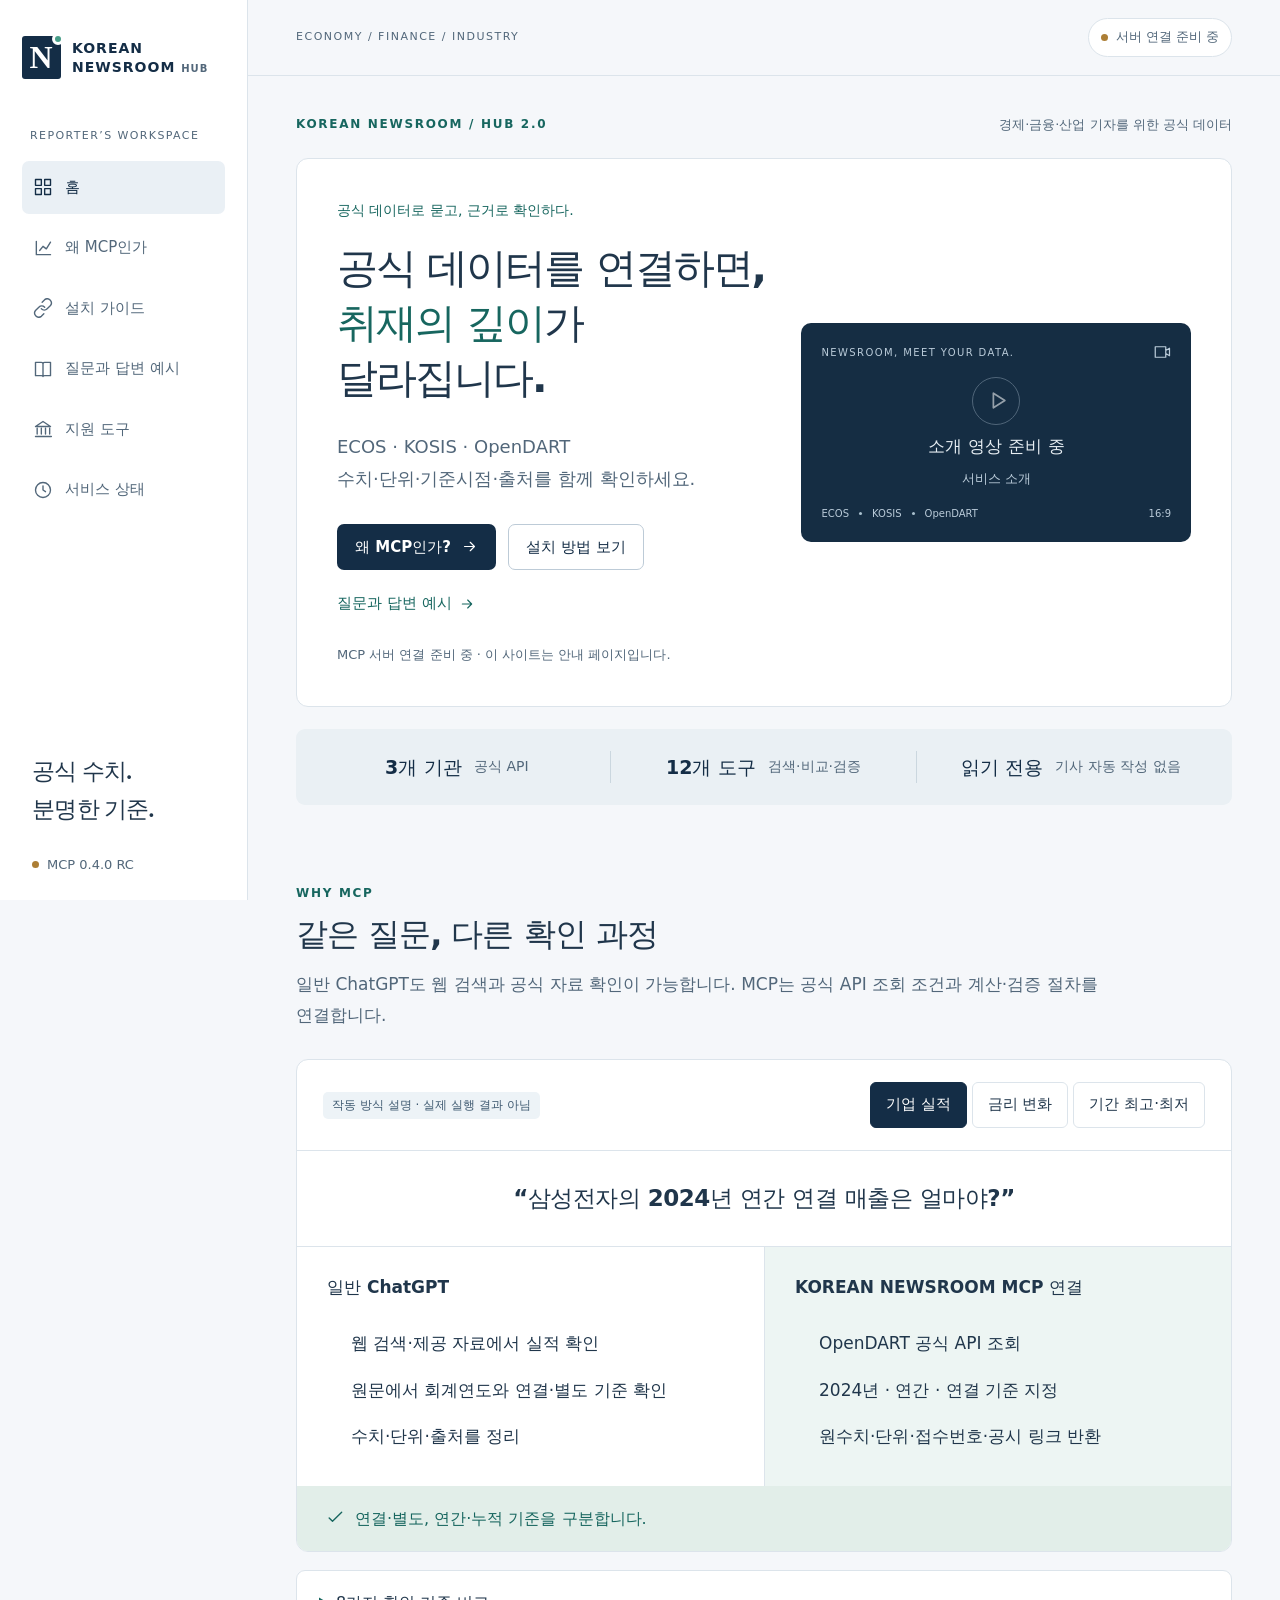
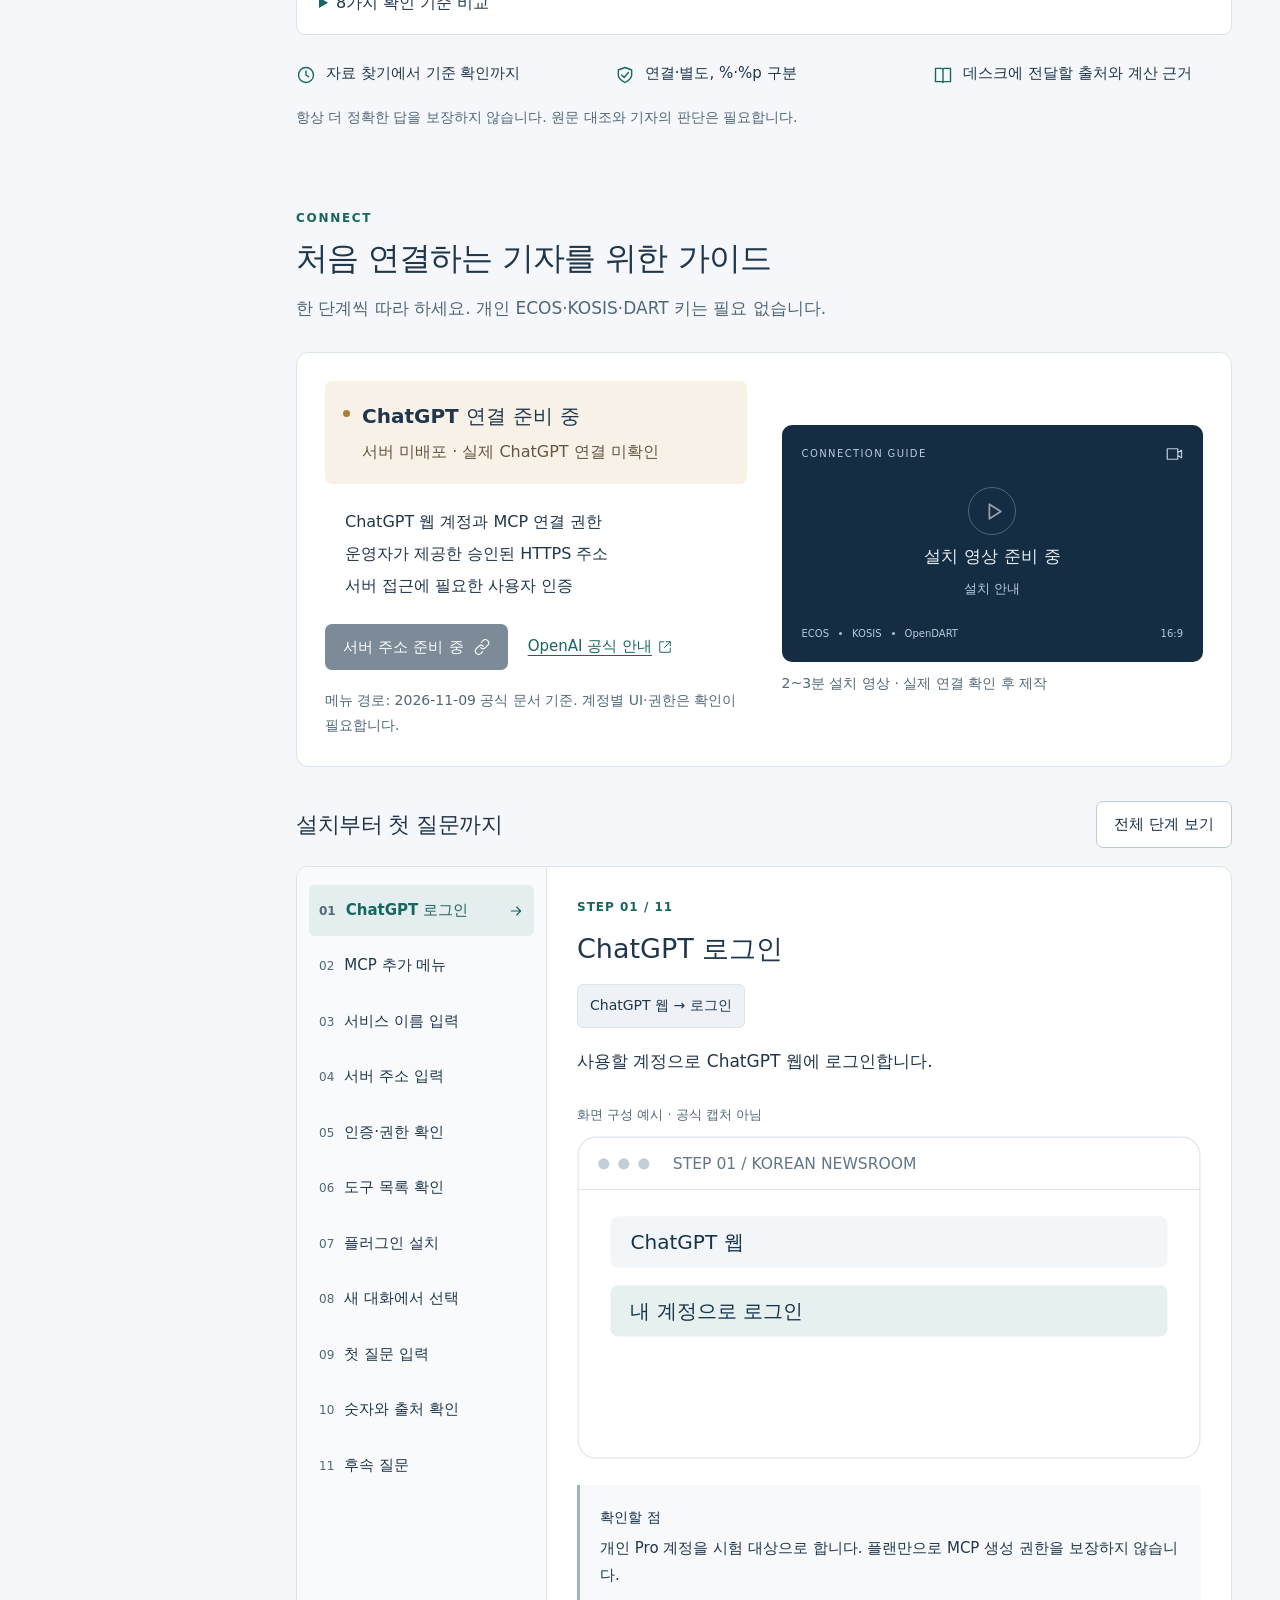
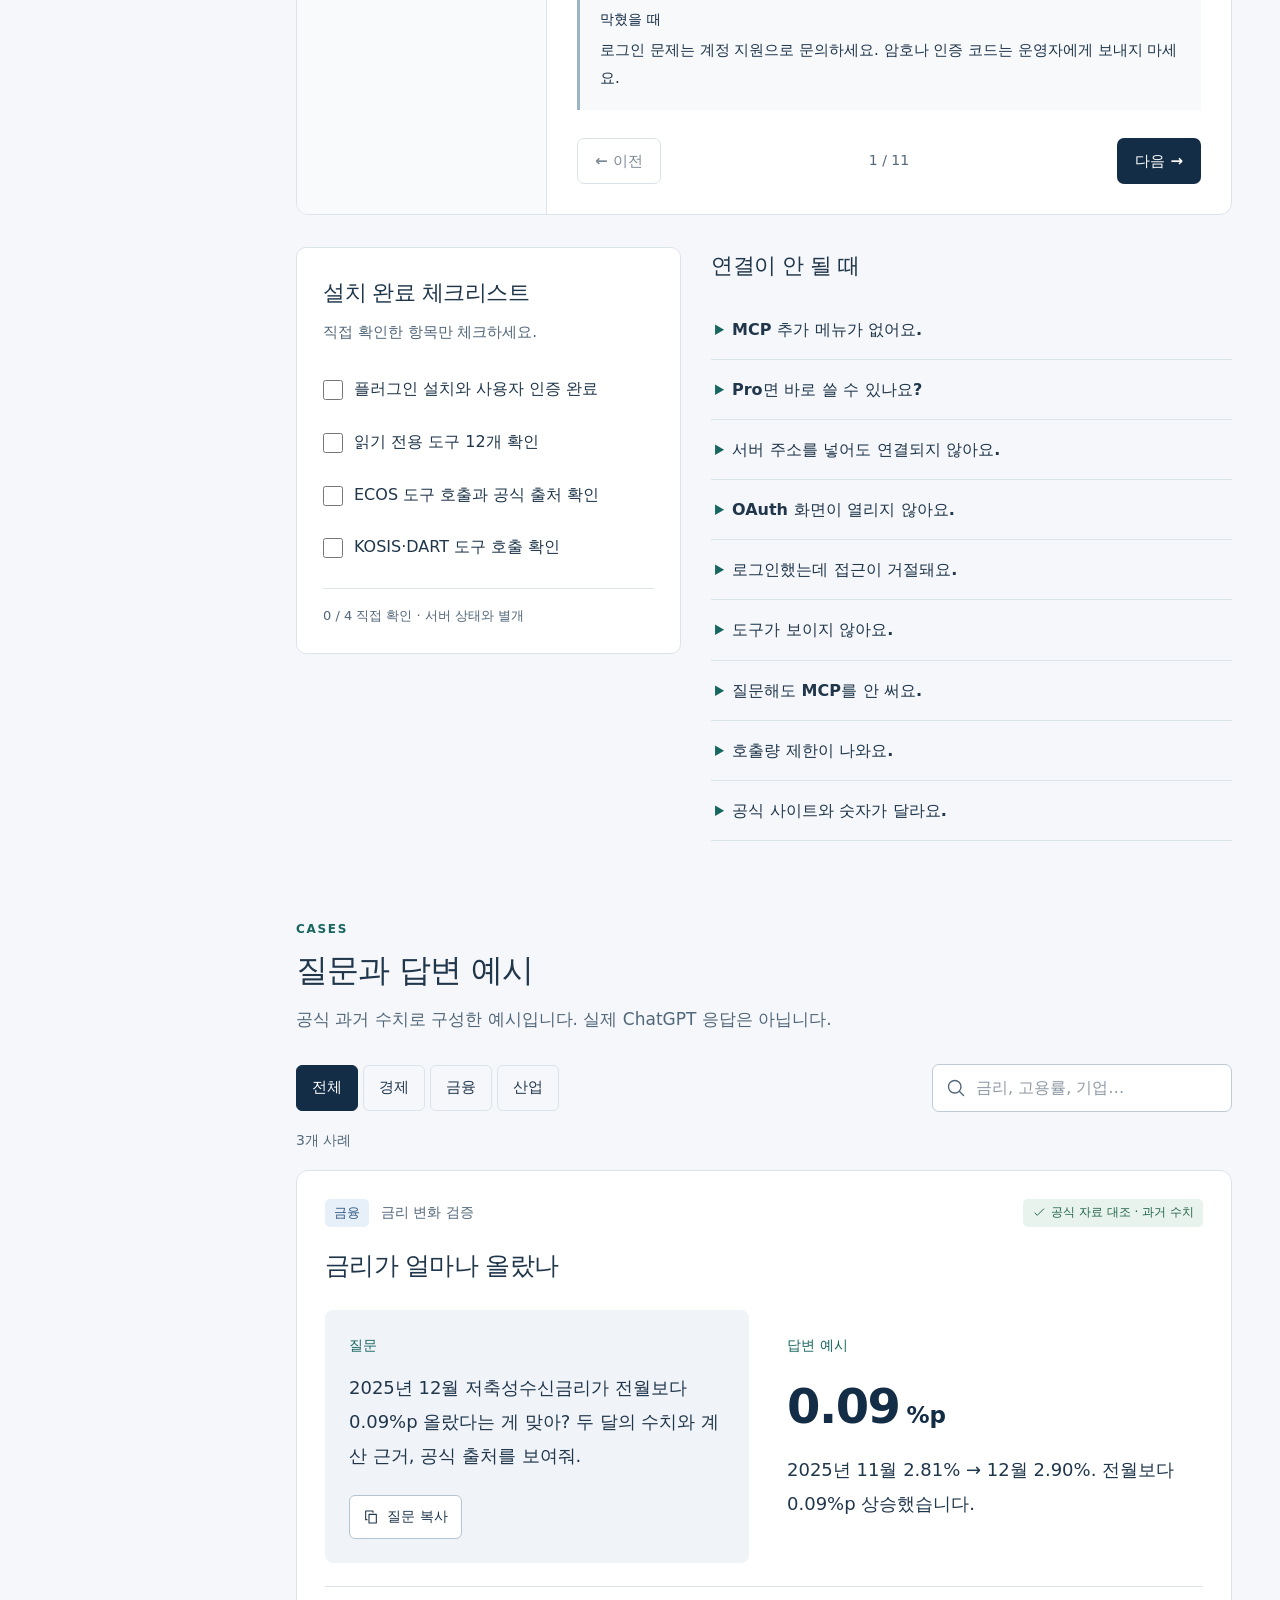
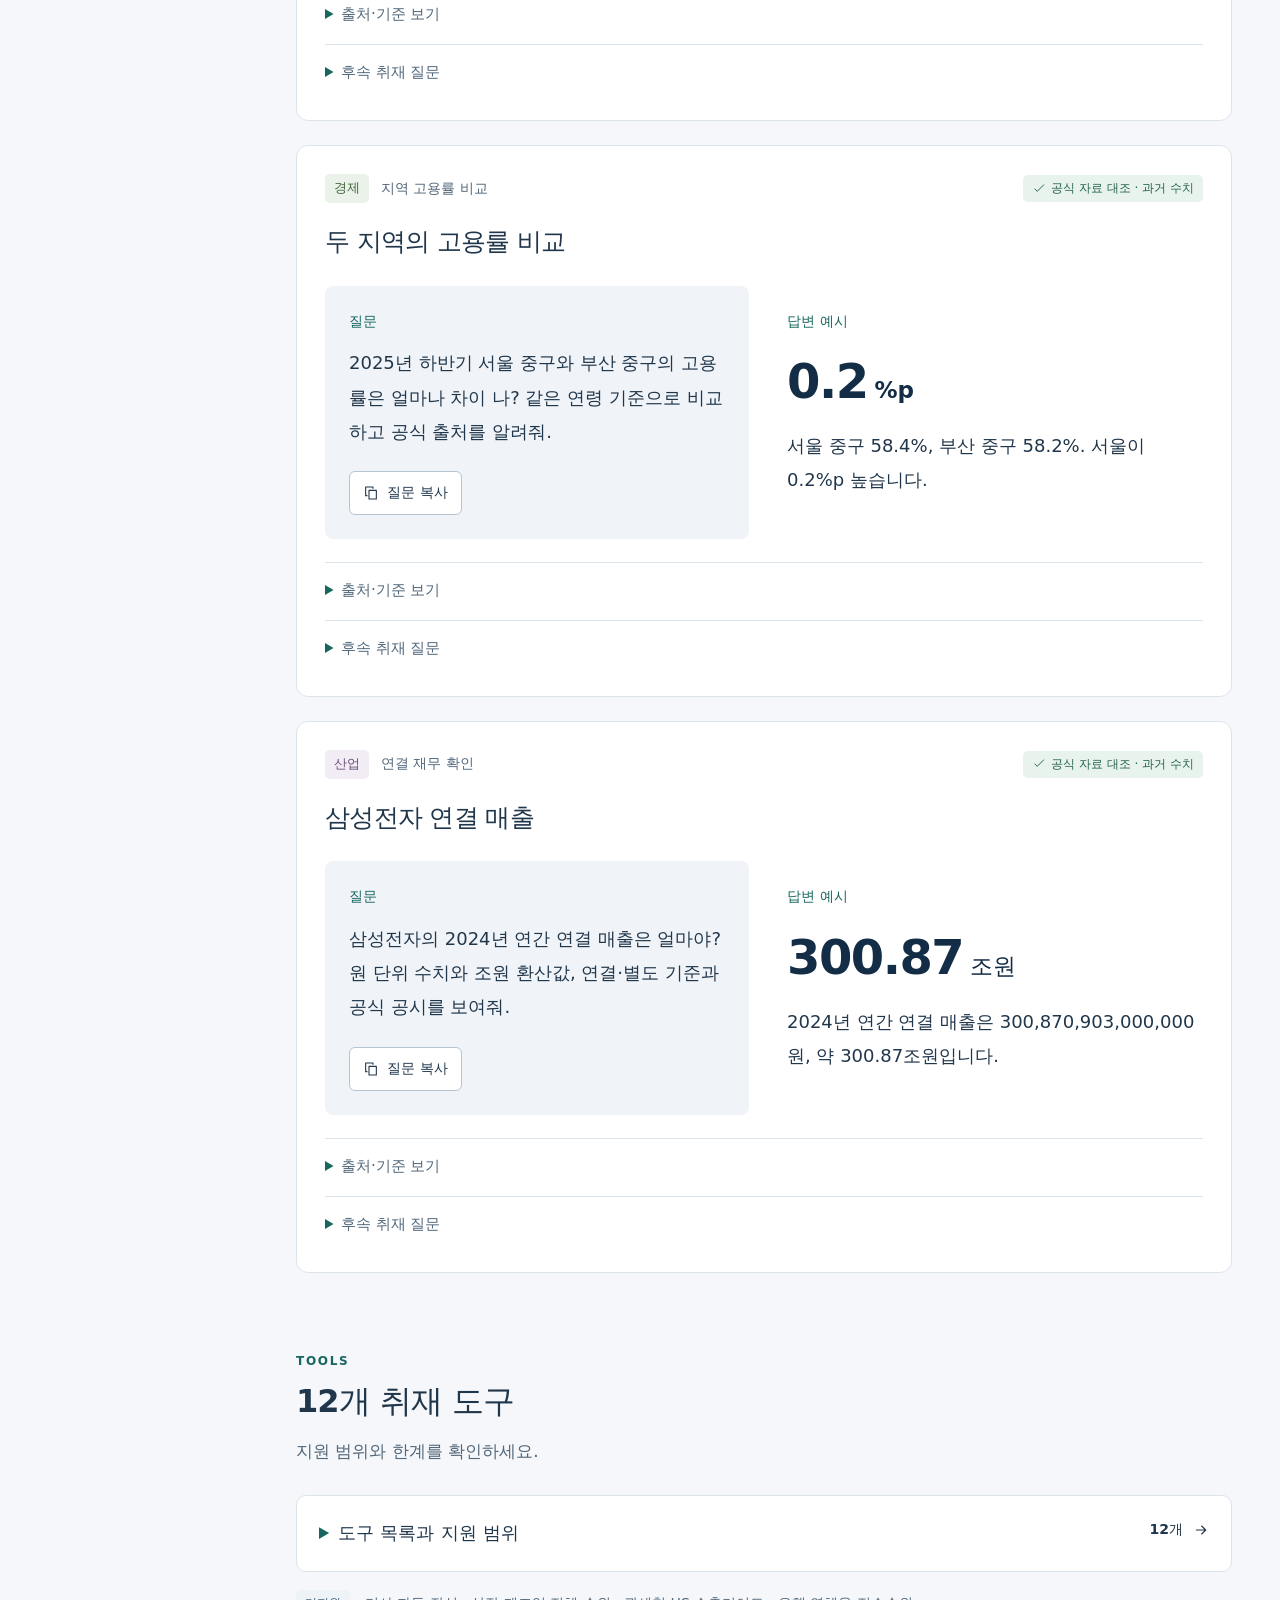
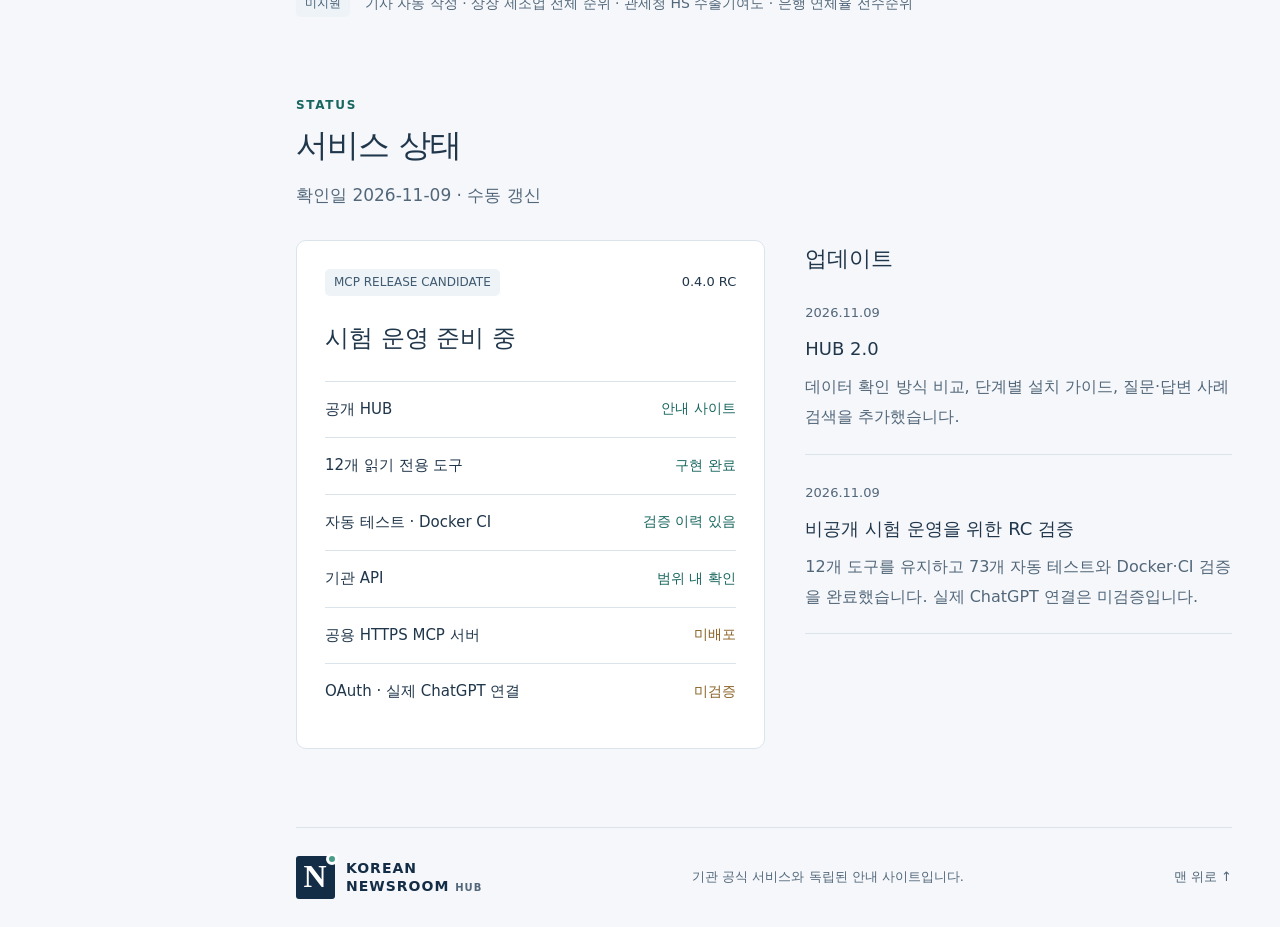
==== commit d69cf4e4: "Publish Hub 2.0 comparison, guided connection and integrated cases" ====
--- a/index.html
+++ b/index.html
@@ -7,8 +7,8 @@
     <meta name="description" content="경제부·산업부 기자를 위한 공식 통계·공시 취재 안내. 지원 도구, ChatGPT 연결 방법과 복사해서 쓰는 취재 질문을 확인하세요." />
     <title>KOREAN NEWSROOM HUB — 공식 데이터에서 시작하는 취재</title>
     <link rel="icon" type="image/svg+xml" href="./favicon.svg" />
-    <script type="module" crossorigin src="./assets/index-Cm3XHbNM.js"></script>
-    <link rel="stylesheet" crossorigin href="./assets/index-D0E7dMV5.css">
+    <script type="module" crossorigin src="./assets/index-BE6a2q9j.js"></script>
+    <link rel="stylesheet" crossorigin href="./assets/index-DWUnK_I9.css">
   </head>
   <body><div id="root"></div></body>
 </html>
--- a/assets/index-DWUnK_I9.css
+++ b/assets/index-DWUnK_I9.css
@@ -0,0 +1,2 @@
+/*! tailwindcss v4.3.5 | MIT License | https://tailwindcss.com */
+@layer theme{:root,:host{--font-sans:"Pretendard","Noto Sans KR","Malgun Gothic",system-ui,sans-serif;--font-mono:ui-monospace, SFMono-Regular, Menlo, Monaco, Consolas, "Liberation Mono", "Courier New", monospace;--default-font-family:var(--font-sans);--default-mono-font-family:var(--font-mono)}}@layer base{*,:after,:before,::backdrop{box-sizing:border-box;border:0 solid;margin:0;padding:0}::file-selector-button{box-sizing:border-box;border:0 solid;margin:0;padding:0}html,:host{-webkit-text-size-adjust:100%;tab-size:4;line-height:1.5;font-family:var(--default-font-family,-apple-system, BlinkMacSystemFont, "Segoe UI", Roboto, "Helvetica Neue", "Noto Sans", Arial, sans-serif, "Apple Color Emoji", "Segoe UI Emoji", "Segoe UI Symbol", "Noto Color Emoji");font-feature-settings:var(--default-font-feature-settings,normal);font-variation-settings:var(--default-font-variation-settings,normal);-webkit-tap-highlight-color:transparent}hr{height:0;color:inherit;border-top-width:1px}abbr:where([title]){-webkit-text-decoration:underline dotted;text-decoration:underline dotted}h1,h2,h3,h4,h5,h6{font-size:inherit;font-weight:inherit}a{color:inherit;-webkit-text-decoration:inherit;-webkit-text-decoration:inherit;-webkit-text-decoration:inherit;-webkit-text-decoration:inherit;text-decoration:inherit}b,strong{font-weight:bolder}code,kbd,samp,pre{font-family:var(--default-mono-font-family,ui-monospace, SFMono-Regular, Menlo, Monaco, Consolas, "Liberation Mono", "Courier New", monospace);font-feature-settings:var(--default-mono-font-feature-settings,normal);font-variation-settings:var(--default-mono-font-variation-settings,normal);font-size:1em}small{font-size:80%}sub,sup{vertical-align:baseline;font-size:75%;line-height:0;position:relative}sub{bottom:-.25em}sup{top:-.5em}table{text-indent:0;border-color:inherit;border-collapse:collapse}:-moz-focusring:where(:not(iframe)){outline:auto}progress{vertical-align:baseline}summary{display:list-item}ol,ul,menu{list-style:none}img,svg,video,canvas,audio,iframe,embed,object{vertical-align:middle;display:block}img,video{max-width:100%;height:auto}button,input,select,optgroup,textarea{font:inherit;font-feature-settings:inherit;font-variation-settings:inherit;letter-spacing:inherit;color:inherit;opacity:1;background-color:#0000;border-radius:0}::file-selector-button{font:inherit;font-feature-settings:inherit;font-variation-settings:inherit;letter-spacing:inherit;color:inherit;opacity:1;background-color:#0000;border-radius:0}:where(select:is([multiple],[size])) optgroup{font-weight:bolder}:where(select:is([multiple],[size])) optgroup option{padding-inline-start:20px}::file-selector-button{margin-inline-end:4px}::placeholder{opacity:1}@supports (not ((-webkit-appearance:-apple-pay-button))) or (contain-intrinsic-size:1px){::placeholder{color:currentColor}@supports (color:color-mix(in lab, red, red)){::placeholder{color:color-mix(in oklab, currentcolor 50%, transparent)}}}textarea{resize:vertical}::-webkit-search-decoration{-webkit-appearance:none}::-webkit-date-and-time-value{min-height:1lh;text-align:inherit}::-webkit-datetime-edit{display:inline-flex}::-webkit-datetime-edit-fields-wrapper{padding:0}::-webkit-datetime-edit{padding-block:0}::-webkit-datetime-edit-year-field{padding-block:0}::-webkit-datetime-edit-month-field{padding-block:0}::-webkit-datetime-edit-day-field{padding-block:0}::-webkit-datetime-edit-hour-field{padding-block:0}::-webkit-datetime-edit-minute-field{padding-block:0}::-webkit-datetime-edit-second-field{padding-block:0}::-webkit-datetime-edit-millisecond-field{padding-block:0}::-webkit-datetime-edit-meridiem-field{padding-block:0}::-webkit-calendar-picker-indicator{line-height:1}:-moz-ui-invalid{box-shadow:none}button,input:where([type=button],[type=reset],[type=submit]){appearance:button}::file-selector-button{appearance:button}::-webkit-inner-spin-button{height:auto}::-webkit-outer-spin-button{height:auto}[hidden]:where(:not([hidden=until-found])){display:none!important}}@layer components;@layer utilities{.visible{visibility:visible}.sr-only{clip-path:inset(50%);white-space:nowrap;border-width:0;width:1px;height:1px;margin:-1px;padding:0;position:absolute;overflow:hidden}.grid{display:grid}}:root{font-family:var(--font-sans);--navy:#142d46;--ink:#20364b;--muted:#52677a;--teal:#17665f;--paper:#f5f7fa;--surface:#fff;--line:#dce4eb;--space-1:4px;--space-2:8px;--space-3:12px;--space-4:16px;--space-6:24px;--space-8:32px;--space-12:48px;--radius:12px;--text-sm:14px;--text-base:17px;--text-lg:20px;--title:32px;color:var(--ink);background:var(--paper);font-synthesis:none;scroll-behavior:smooth;scroll-padding-top:30px;font-size:17px;line-height:1.7}*{box-sizing:border-box}body,h1,h2,h3,h4,p{margin:0}button,input,textarea{font:inherit}button,a{-webkit-tap-highlight-color:transparent}button{cursor:pointer;color:inherit}button:disabled{cursor:not-allowed;opacity:.55}a{color:inherit;text-decoration:none}button:focus-visible,a:focus-visible,input:focus-visible,summary:focus-visible,textarea:focus-visible,[tabindex="0"]:focus-visible{outline-offset:4px;outline:3px solid #337fa6}svg{flex-shrink:0}section[id],article[id]{scroll-margin-top:32px}::selection{background:#d7eee8}.sr-only{clip:rect(0,0,0,0);white-space:nowrap;border:0;width:1px;height:1px;margin:-1px;padding:0;position:absolute;overflow:hidden}.skip-link{z-index:100;background:#fff;padding:14px;position:fixed;top:-100px;left:20px}.skip-link:focus{top:10px}.sidebar{border-right:1px solid var(--line);z-index:40;background:#fff;flex-direction:column;width:248px;padding:36px 22px 24px;display:flex;position:fixed;inset:0 auto 0 0}.brand{letter-spacing:1px;white-space:nowrap;color:var(--navy);align-items:center;gap:11px;font-size:14px;font-weight:850;line-height:1.3;display:flex}.brand small{color:var(--muted);font-size:10px}.brand-mark{background:var(--navy);color:#fff;border-radius:3px;place-items:center;width:39px;height:43px;font-family:Georgia,serif;font-size:32px;display:grid;position:relative}.brand-mark span{background:#479d88;border:3px solid #fff;border-radius:50%;width:12px;height:12px;position:absolute;top:-3px;right:-3px}.sidebar-label{letter-spacing:1.4px;color:var(--muted);margin:48px 8px 15px;font-size:11px}.sidebar nav{gap:7px;display:grid}.sidebar nav a{color:var(--muted);border-radius:7px;align-items:center;gap:12px;padding:14px 11px;font-size:15px;display:flex}.sidebar nav a:hover,.sidebar nav a.active{color:var(--navy);background:#eaf0f5}.sidebar nav a.active{font-weight:750}.sidebar-bottom{margin-top:auto;padding:40px 10px 0}.sidebar-bottom p{letter-spacing:-.7px;font-family:Georgia,Malgun Gothic,serif;font-size:23px;font-weight:650;line-height:1.65}.release-label{color:var(--muted);align-items:center;gap:8px;margin-top:25px;font-size:13px;display:flex}.release-label i,.status-dot{background:#ac7e35;border-radius:50%;flex-shrink:0;width:7px;height:7px;display:inline-block}.workspace{margin-left:248px}.topbar{border-bottom:1px solid var(--line);letter-spacing:1.5px;height:76px;color:var(--muted);justify-content:space-between;align-items:center;padding:0 48px;font-size:11px;display:flex}.status-pill{border:1px solid var(--line);letter-spacing:0;background:#fff;border-radius:20px;align-items:center;gap:8px;padding:7px 12px;font-size:13px;display:flex}main{max-width:1480px;margin:auto;padding:38px 48px 0}main>section{margin-bottom:78px}.welcome-row{color:var(--muted);justify-content:space-between;gap:20px;margin-bottom:22px;font-size:13px;display:flex}.eyebrow{letter-spacing:1.7px;color:var(--teal);font-size:12px;font-weight:750}.hero{border:1px solid var(--line);border-radius:var(--radius);background:#fff;grid-template-columns:1.1fr 1fr;align-items:center;gap:36px;padding:40px;display:grid}.hero-kicker{color:var(--teal);margin-bottom:18px;font-size:14px}h1{letter-spacing:-2px;font-size:clamp(34px,3.2vw,52px);font-weight:800;line-height:1.35}h1 em{color:var(--teal);font-style:normal}.hero-copy>p:not(.hero-kicker){color:var(--muted);margin-top:24px;font-size:18px;line-height:1.8}.hero-actions{flex-wrap:wrap;align-items:center;gap:12px;margin-top:28px;display:flex}.button{text-align:center;border:1px solid #0000;border-radius:7px;justify-content:center;align-items:center;gap:10px;min-height:46px;padding:11px 17px;font-size:15px;font-weight:700;line-height:1.5;display:inline-flex}.primary{background:var(--navy);color:#fff}.primary:hover:enabled{background:#254969}.secondary{color:var(--navy);background:#fff;border-color:#bdcbd7}.text-link{color:var(--teal);align-items:center;gap:7px;min-height:44px;font-size:15px;display:inline-flex}.hero-caveat{color:var(--muted);margin-top:18px;font-size:13px;display:block}.video-panel{aspect-ratio:16/9;color:#e6edf2;background:#152d43;border-radius:10px;flex-direction:column;justify-content:space-between;min-width:0;padding:20px;display:flex;position:relative;overflow:hidden}.video-panel iframe{border:0;width:100%;height:100%;position:absolute;inset:0}.video-top,.video-bottom{color:#bacbd9;justify-content:space-between;align-items:center;gap:10px;font-size:10px;display:flex}.video-top{letter-spacing:1.4px}.video-center{text-align:center;flex-direction:column;align-items:center;gap:7px;display:flex}.video-center strong{font-size:17px}.video-center>span{color:#bacbd9;font-size:13px}.play-button{color:#fff;background:0 0;border:1px solid #8094a6;border-radius:50%;place-items:center;width:48px;height:48px;display:grid}.video-bottom>span:first-child{align-items:center;gap:10px;display:flex}.video-bottom i{background:#a9c0ce;border-radius:50%;width:3px;height:3px}.video-note{color:var(--muted);margin-top:10px;font-size:14px}.fact-strip{background:#eaf0f4;border-radius:9px;grid-template-columns:repeat(3,1fr);margin-top:22px;padding:22px 8px;display:grid}.fact-strip>span{color:var(--muted);border-right:1px solid #cbd7df;justify-content:center;align-items:center;gap:12px;font-size:14px;display:flex}.fact-strip>span:last-child{border:0}.fact-strip strong{color:var(--navy);font-size:19px}.section-head{margin-bottom:28px}.section-head h2{letter-spacing:-1px;margin-top:8px;font-size:32px;font-weight:780;line-height:1.4}.section-subtitle{color:var(--muted);word-break:keep-all;max-width:860px;margin-top:12px;font-size:17px;line-height:1.85}.small-badge,.verified-badge,.category-tag{color:#3f5a71;background:#edf3f7;border-radius:5px;align-items:center;gap:5px;padding:4px 9px;font-size:12px;line-height:1.6;display:inline-flex}.verified-badge{color:#226348;background:#e8f3ed}.comparison-panel{border:1px solid var(--line);border-radius:var(--radius);background:#fff;overflow:hidden}.comparison-toolbar{border-bottom:1px solid var(--line);flex-wrap:wrap;justify-content:space-between;align-items:center;gap:16px;padding:22px 26px;display:flex}.filter-tabs{flex-wrap:wrap;gap:5px;display:flex}.filter-tabs button{border:1px solid var(--line);background:0 0;border-radius:6px;min-height:44px;padding:9px 15px;font-size:15px}.filter-tabs button[aria-pressed=true]{background:var(--navy);color:#fff;border-color:var(--navy)}.comparison-question{text-align:center;letter-spacing:-.5px;padding:28px;font-size:23px;font-weight:700}.comparison-columns{border-top:1px solid var(--line);grid-template-columns:1fr 1fr;display:grid}.comparison-columns>div{padding:26px 30px}.comparison-columns .mcp-process{border-left:1px solid var(--line);background:#edf5f3}.comparison-label{font-size:17px;font-weight:750}.comparison-columns ol{margin:18px 0 0;padding-left:24px}.comparison-columns li{padding:8px 0;font-size:17px;line-height:1.8}.comparison-focus{color:var(--teal);background:#e2eee9;align-items:center;gap:10px;padding:19px 28px;font-size:16px;display:flex}.comparison-details{border:1px solid var(--line);background:#fff;border-radius:9px;margin-top:18px;overflow:hidden}.comparison-details summary{cursor:pointer;padding:18px 22px;font-size:16px}.table-scroll{overflow:auto}table{border-collapse:collapse;text-align:left;width:100%;font-size:15px}th,td{border-top:1px solid var(--line);min-width:130px;padding:16px 20px}thead{background:#edf2f6}tbody th{font-weight:650}.value-strip{grid-template-columns:repeat(3,1fr);gap:20px;margin-top:26px;display:grid}.value-strip p{align-items:flex-start;gap:10px;font-size:15px;display:flex}.value-strip svg{color:var(--teal);margin-top:4px}.fine-print{color:var(--muted);margin-top:18px;font-size:14px;line-height:1.8}.connect-overview{border:1px solid var(--line);border-radius:var(--radius);background:#fff;grid-template-columns:1fr 1fr;align-items:center;gap:35px;padding:28px;display:grid}.connection-banner{background:#f7f1e7;border-radius:7px;align-items:flex-start;gap:12px;padding:18px;display:flex}.connection-banner .status-dot{margin-top:11px}.connection-banner strong{font-size:20px}.connection-banner p{color:#645742;margin-top:5px;font-size:16px}.prerequisites{margin:22px 0;padding-left:20px;font-size:16px;line-height:2}.connect-actions{flex-wrap:wrap;align-items:center;gap:20px;display:flex}.official-link,.case-source{color:var(--teal);text-underline-offset:4px;align-items:center;gap:6px;min-height:44px;font-size:15px;text-decoration:underline;display:inline-flex}.tutorial-header{justify-content:space-between;align-items:center;gap:20px;margin:34px 0 18px;display:flex}.tutorial-header h3,.guide-bottom h3{letter-spacing:-.5px;font-size:22px}.tutorial{border:1px solid var(--line);border-radius:var(--radius);background:#fff;grid-template-columns:250px minmax(0,1fr);display:grid;overflow:hidden}.step-nav{border-right:1px solid var(--line);background:#f9fafc;flex-direction:column;gap:4px;padding:18px 12px;display:flex}.step-nav button{text-align:left;background:0 0;border:0;border-radius:6px;align-items:center;gap:10px;min-height:48px;padding:13px 10px;font-size:15px;display:flex}.step-nav button>span{color:var(--muted);font-size:12px}.step-nav button>svg{margin-left:auto}.step-nav button[aria-current=step]{color:var(--teal);background:#e4eeef;font-weight:750}.step-content{min-width:0;padding:30px}.step-counter{letter-spacing:1px;color:var(--teal);font-size:12px;font-weight:750}.step-content h3{margin:9px 0 12px;font-size:27px}.step-content>p{font-size:17px;line-height:1.85}.click-path{border:1px solid var(--line);overflow-wrap:anywhere;background:#eef2f6;border-radius:6px;margin-bottom:18px;padding:8px 12px;display:inline-block;font-size:14px!important}.step-figure{margin:26px 0}.step-figure figcaption{color:var(--muted);margin-bottom:10px;font-size:13px}.step-figure svg{width:100%;height:auto;display:block}.step-advice{background:#f7f9fb;border-left:3px solid #9db4c2;margin-top:22px;padding:17px 20px}.step-advice strong{color:var(--navy);font-size:14px}.step-advice p{margin:4px 0 14px;font-size:15px;line-height:1.85}.step-advice p:last-child{margin-bottom:0}.step-pagination{justify-content:space-between;align-items:center;gap:12px;margin-top:28px;display:flex}.step-pagination>span{color:var(--muted);font-size:14px}.all-steps{grid-template-columns:repeat(3,minmax(0,1fr));gap:14px;padding:0;list-style:none;display:grid}.all-steps button{text-align:left;border:1px solid var(--line);background:#fff;border-radius:8px;width:100%;height:100%;padding:22px}.all-steps button>span{color:var(--teal);margin-bottom:8px;font-size:13px;display:block}.all-steps strong{font-size:18px}.all-steps p{color:var(--muted);overflow-wrap:anywhere;margin-top:8px;font-size:14px}.guide-bottom{grid-template-columns:.85fr 1.15fr;gap:30px;margin-top:32px;display:grid}.checklist{border:1px solid var(--line);background:#fff;border-radius:10px;align-self:start;padding:26px}.checklist>p{color:var(--muted);margin:8px 0 18px;font-size:15px}.checklist label{cursor:pointer;align-items:flex-start;gap:11px;padding:12px 0;font-size:16px;line-height:1.8;display:flex}.checklist input{width:20px;height:20px;accent-color:var(--teal);flex-shrink:0;margin-top:5px}.check-progress{color:var(--muted);border-top:1px solid var(--line);margin-top:14px;padding-top:16px;font-size:13px;display:block}.faq h3{margin-bottom:15px}.faq details{border-bottom:1px solid var(--line)}summary{cursor:pointer}summary::marker{color:var(--teal)}.faq summary{padding:16px 4px;font-size:16px;font-weight:650}.faq p{padding:0 4px 14px;font-size:15px;line-height:1.85}.faq p strong{color:var(--teal);margin-bottom:4px;font-size:13px;display:block}.first-question{background:#edf4f5;border-radius:8px;margin-top:20px;padding:20px}.first-question p{margin-bottom:15px;font-size:17px}.library-controls{justify-content:space-between;align-items:center;gap:20px;display:flex}.search-box{background:#fff;border:1px solid #bdcbd7;border-radius:7px;align-items:center;gap:10px;width:300px;padding:0 13px;display:flex}.search-box input{outline-offset:2px;background:0 0;border:0;width:100%;min-width:0;height:46px;font-size:16px}.search-box svg{color:var(--muted)}.result-count{color:var(--muted);margin:17px 0;font-size:14px}.case-grid{gap:24px;display:grid}.case-card{border:1px solid var(--line);border-radius:var(--radius);background:#fff;padding:28px}.case-label{color:var(--muted);flex-wrap:wrap;align-items:center;gap:12px;font-size:14px;display:flex}.case-label .verified-badge{margin-left:auto}.category-tag{background:#edf0f8;font-size:13px}.tag-경제{color:#42663d;background:#ebf2e9}.tag-금융{color:#315a83;background:#e7eff8}.tag-산업{color:#6d4f7d;background:#f2edf5}.case-card h3{letter-spacing:-.7px;margin:18px 0 22px;font-size:25px}.case-pair{grid-template-columns:1fr 1fr;gap:30px;display:grid}.case-question{background:#f0f4f8;border-radius:8px;flex-direction:column;align-items:flex-start;padding:24px;display:flex}.case-question>strong,.case-answer>strong{color:var(--teal);font-size:14px}.case-question p,.case-answer p{overflow-wrap:anywhere;margin-top:13px;font-size:18px;line-height:1.9}.copy-button{background:#fff;border:1px solid #b4c4d1;border-radius:6px;justify-content:center;align-items:center;gap:8px;min-height:44px;margin-top:18px;padding:9px 13px;font-size:14px;font-weight:650;display:inline-flex}.case-question .copy-button{align-self:flex-start;margin-top:auto}.case-question p{margin-bottom:22px}.case-answer{padding:20px 8px}.case-number{color:var(--navy);letter-spacing:-1.5px;margin:16px 0;font-size:48px;font-weight:800;line-height:1.3}.case-number>span{letter-spacing:0;margin-left:7px;font-size:23px}.case-details{border-top:1px solid var(--line);margin-top:23px;padding-top:15px}.case-details summary{color:var(--muted);min-height:32px;font-size:15px}.case-details dl{grid-template-columns:110px minmax(0,1fr);gap:12px;margin:20px 0 10px;font-size:15px;display:grid}.case-details dt{color:var(--muted)}.case-details dd{overflow-wrap:anywhere;margin:0}.case-note,.followup>p{margin-top:15px;font-size:16px;line-height:1.9}.case-note strong{color:var(--teal);margin-bottom:6px;font-size:14px;display:block}.followup{margin-top:10px}.empty-state{text-align:center;background:#fff;border:1px dashed #b2c2ce;border-radius:10px;padding:45px 20px}.empty-state p{margin:10px 0 22px;font-size:16px}.tools-catalog{border:1px solid var(--line);background:#fff;border-radius:10px;overflow:hidden}.tools-catalog>summary{padding:22px;font-size:18px;font-weight:700}.tools-catalog>summary>span{float:right;align-items:center;gap:10px;font-size:14px;display:inline-flex}.tools-grid{grid-template-columns:1fr 1fr;display:grid}.tools-grid article{border-top:1px solid var(--line);align-items:flex-start;gap:16px;padding:26px;display:flex}.tools-grid article:nth-child(odd){border-right:1px solid var(--line)}.tool-index{color:var(--teal);padding-top:3px;font-size:13px}.tools-grid h3{margin-bottom:8px;font-size:18px}.tools-grid p{color:var(--muted);font-size:16px;line-height:1.85}.tools-grid code{color:var(--muted);overflow-wrap:anywhere;margin-top:10px;font-size:12px;display:block}.unsupported{align-items:flex-start;gap:15px;margin-top:18px;display:flex}.unsupported p{color:var(--muted);font-size:14px;line-height:1.9}.status-layout{grid-template-columns:1.1fr 1fr;gap:40px;display:grid}.service-card{border:1px solid var(--line);background:#fff;border-radius:10px;padding:28px}.service-card-top{flex-wrap:wrap;justify-content:space-between;align-items:center;gap:15px;font-size:13px;display:flex}.service-card h3{margin:22px 0;font-size:24px}.service-card ul{margin:0;padding:0;list-style:none}.service-card li{border-top:1px solid var(--line);justify-content:space-between;align-items:center;gap:20px;padding:15px 0;font-size:15px;display:flex}.service-card strong{color:var(--teal);white-space:nowrap;font-size:14px}.service-card .state-wait{color:#886022}.updates h3{margin-bottom:20px;font-size:22px}.updates article{border-bottom:1px solid var(--line);margin-bottom:22px;padding:0 0 22px}.updates time{color:var(--muted);font-size:13px}.updates h4{margin:8px 0;font-size:18px}.updates article p{color:var(--muted);font-size:16px;line-height:1.85}footer{border-top:1px solid var(--line);justify-content:space-between;align-items:center;gap:25px;padding:28px 0;display:flex}footer p,footer>a:last-child{color:var(--muted);font-size:13px}.mobile-header,.menu-backdrop{display:none}.toast{z-index:80;background:var(--navy);color:#fff;white-space:nowrap;border-radius:8px;align-items:center;gap:10px;padding:13px 22px;font-size:16px;display:none;position:fixed;bottom:28px;left:calc(50% + 124px);transform:translate(-50%);box-shadow:0 6px 24px #142d4622}.toast.visible{display:flex}.copy-dialog{border:1px solid var(--line);width:calc(100% - 32px);max-width:600px;color:var(--ink);border-radius:12px;padding:28px}.copy-dialog::backdrop{background:#102a4580}.copy-dialog h2{font-size:23px}.copy-dialog p{margin:12px 0;font-size:16px}.copy-dialog textarea{border:1px solid #a5b9c8;border-radius:6px;width:100%;min-height:190px;margin-bottom:20px;padding:14px;font-size:17px;line-height:1.85}.mobile-only{display:none}@media (width<=1200px){.sidebar{width:220px;padding-left:16px;padding-right:16px}.sidebar nav a{font-size:14px}.workspace{margin-left:220px}.topbar{padding:0 30px}main{padding:30px 30px 0}.hero{grid-template-columns:1fr;gap:30px;padding:32px}.hero .video-panel{justify-self:start;width:100%;max-width:640px}.hero-copy h1 br:last-child{display:none}.tutorial{grid-template-columns:220px minmax(0,1fr)}.step-content{padding:24px}.case-pair{gap:22px}.connect-overview,.guide-bottom{gap:24px}.toast{left:calc(50% + 110px)}}@media (width<=950px){.connect-overview{grid-template-columns:1fr}.connect-overview>.video-panel{max-width:600px}.guide-bottom,.case-pair{grid-template-columns:1fr}.case-question .copy-button{margin-top:8px}.comparison-columns{grid-template-columns:1fr}.comparison-columns .mcp-process{border-left:0;border-top:1px solid var(--line)}.value-strip{grid-template-columns:1fr;gap:12px}.status-layout{grid-template-columns:1fr;gap:26px}.fact-strip>span{flex-direction:column;gap:2px}.all-steps{grid-template-columns:1fr 1fr}.tutorial{grid-template-columns:1fr}.step-nav{border-right:0;border-bottom:1px solid var(--line);grid-template-columns:1fr 1fr;gap:4px;display:grid}.step-nav button>svg{display:none}.tools-grid{grid-template-columns:1fr}.tools-grid article:nth-child(odd){border-right:0}.library-controls{flex-wrap:wrap}.search-box{width:100%}}@media (width<=760px){:root{scroll-padding-top:90px}.mobile-header{border-bottom:1px solid var(--line);z-index:60;background:#fff;justify-content:space-between;align-items:center;height:72px;padding:0 20px;display:flex;position:sticky;top:0}.mobile-header .brand{font-size:12px}.mobile-header .brand-mark{width:32px;height:35px;font-size:27px}.icon-button{border:1px solid var(--line);background:#fff;border-radius:7px;place-items:center;min-width:44px;min-height:44px;display:grid}.sidebar{visibility:hidden;width:270px;padding:24px 20px;top:72px;overflow:auto;transform:translate(-100%)}.sidebar.open{visibility:visible;transform:translate(0)}.sidebar>.brand{display:none}.sidebar-label{margin:0 10px 20px}.sidebar nav a{font-size:16px}.sidebar-bottom{padding-top:28px}.menu-backdrop{z-index:35;background:#142d4670;border:0;display:block;position:fixed;inset:72px 0 0}.workspace{margin-left:0}.topbar{height:54px;padding:0 20px}.topbar>span{letter-spacing:.6px;font-size:9px}.status-pill{padding:5px 9px;font-size:12px}main{padding:26px 20px 0}main>section{margin-bottom:54px}section[id],article[id]{scroll-margin-top:90px}.welcome-row>span:last-child{display:none}.eyebrow{font-size:11px}.hero{gap:28px;padding:26px 22px}h1{letter-spacing:-1.5px;font-size:35px}.hero-copy h1 br:last-child{display:block}.hero-kicker{font-size:13px}.hero-copy>p:not(.hero-kicker){font-size:17px}.hero-actions{gap:10px}.hero-actions .button,.text-link{font-size:14px}.hero-caveat{font-size:13px;line-height:1.8}.video-panel{padding:16px}.video-top,.video-bottom{font-size:9px}.video-center strong{font-size:16px}.video-center>span{font-size:12px}.play-button{width:42px;height:42px}.fact-strip{padding:19px 4px}.fact-strip>span{font-size:12px}.fact-strip strong{font-size:16px}.section-head h2{font-size:27px}.section-subtitle{font-size:17px}.comparison-toolbar{padding:19px}.comparison-question{padding:22px;font-size:20px}.comparison-columns>div{padding:23px}.comparison-focus{padding:18px 22px;font-size:15px}.comparison-columns li{font-size:16px}.comparison-details summary{font-size:15px}th,td{padding:14px 16px;font-size:14px}.connect-overview{padding:20px}.connection-banner{padding:17px 14px}.connection-banner strong{font-size:19px}.connection-banner p{font-size:16px}.tutorial-header{align-items:flex-start;gap:12px}.tutorial-header h3{font-size:20px}.tutorial-header .button{padding:10px 12px;font-size:13px}.step-nav{grid-template-columns:1fr 1fr;gap:3px;padding:10px;display:grid}.step-nav button{gap:7px;min-height:44px;padding:10px 7px;font-size:13px}.step-nav button>span{font-size:11px}.step-content{padding:22px 18px}.step-content h3{font-size:24px}.step-figure{margin:22px 0}.step-advice{padding:15px}.step-advice p{font-size:15px}.step-pagination .button{font-size:14px}.all-steps{grid-template-columns:1fr}.checklist{padding:22px}.library-controls{gap:15px}.filter-tabs button{padding:9px 13px;font-size:14px}.case-card{padding:22px 18px}.case-label{gap:8px;font-size:13px}.case-label .verified-badge{margin-left:0;font-size:11px}.case-card h3{font-size:23px}.case-question{padding:20px}.case-question p,.case-answer p{font-size:17px}.case-answer{padding:12px 3px}.case-number{font-size:46px}.case-details dl{grid-template-columns:85px minmax(0,1fr);gap:10px;font-size:14px}.case-note,.followup>p{font-size:16px}.tools-catalog>summary{padding:19px;font-size:16px}.tools-grid article{padding:22px 18px}.tools-grid code{font-size:12px}.unsupported{flex-direction:column;gap:8px}.service-card{padding:22px}.service-card li{flex-wrap:wrap;gap:10px;font-size:14px}.service-card strong{font-size:13px}.service-card h3{font-size:23px}.service-card-top{font-size:12px}.updates article p{font-size:16px}footer{flex-wrap:wrap;gap:18px}footer p{order:3;width:100%;font-size:13px}.toast{bottom:20px;left:50%}.copy-dialog{padding:22px}.guide-bottom h3{font-size:21px}}@media (width<=360px){main{padding-left:14px;padding-right:14px}.hero{padding:23px 18px}h1{letter-spacing:-1.6px;font-size:31px}.topbar{padding:0 14px}.topbar>span{font-size:8px}.status-pill{font-size:11px}.hero-actions .button{padding:11px 12px}.fact-strip strong{font-size:14px}.fact-strip>span{font-size:11px}.filter-tabs{gap:4px}.filter-tabs button{padding:9px 12px}.connection-banner strong,.tutorial-header h3{font-size:18px}.step-nav button{font-size:12px}.step-nav button>span{font-size:10px}.video-top{font-size:8px}.video-bottom>span:first-child{gap:7px}}@media (prefers-reduced-motion:reduce){:root{scroll-behavior:auto}*,:before,:after{scroll-behavior:auto!important;transition:none!important;animation:none!important}}
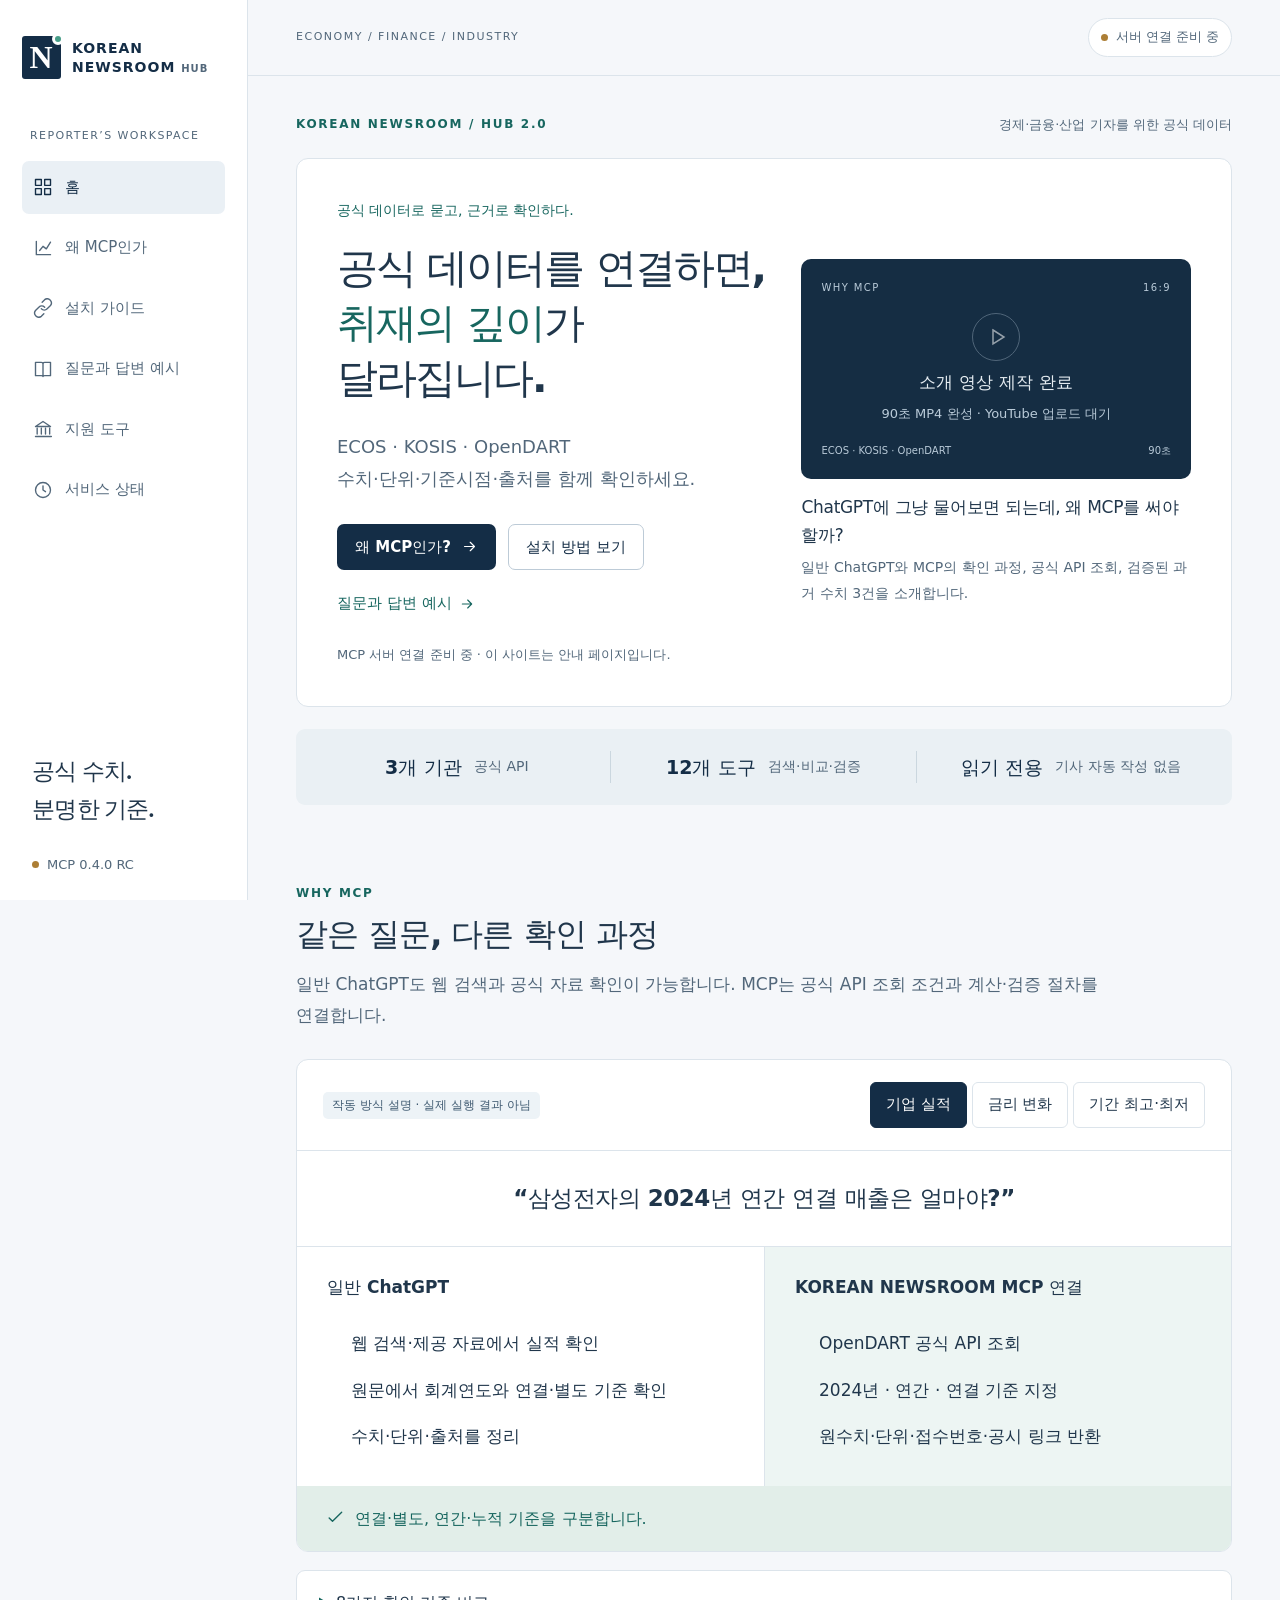
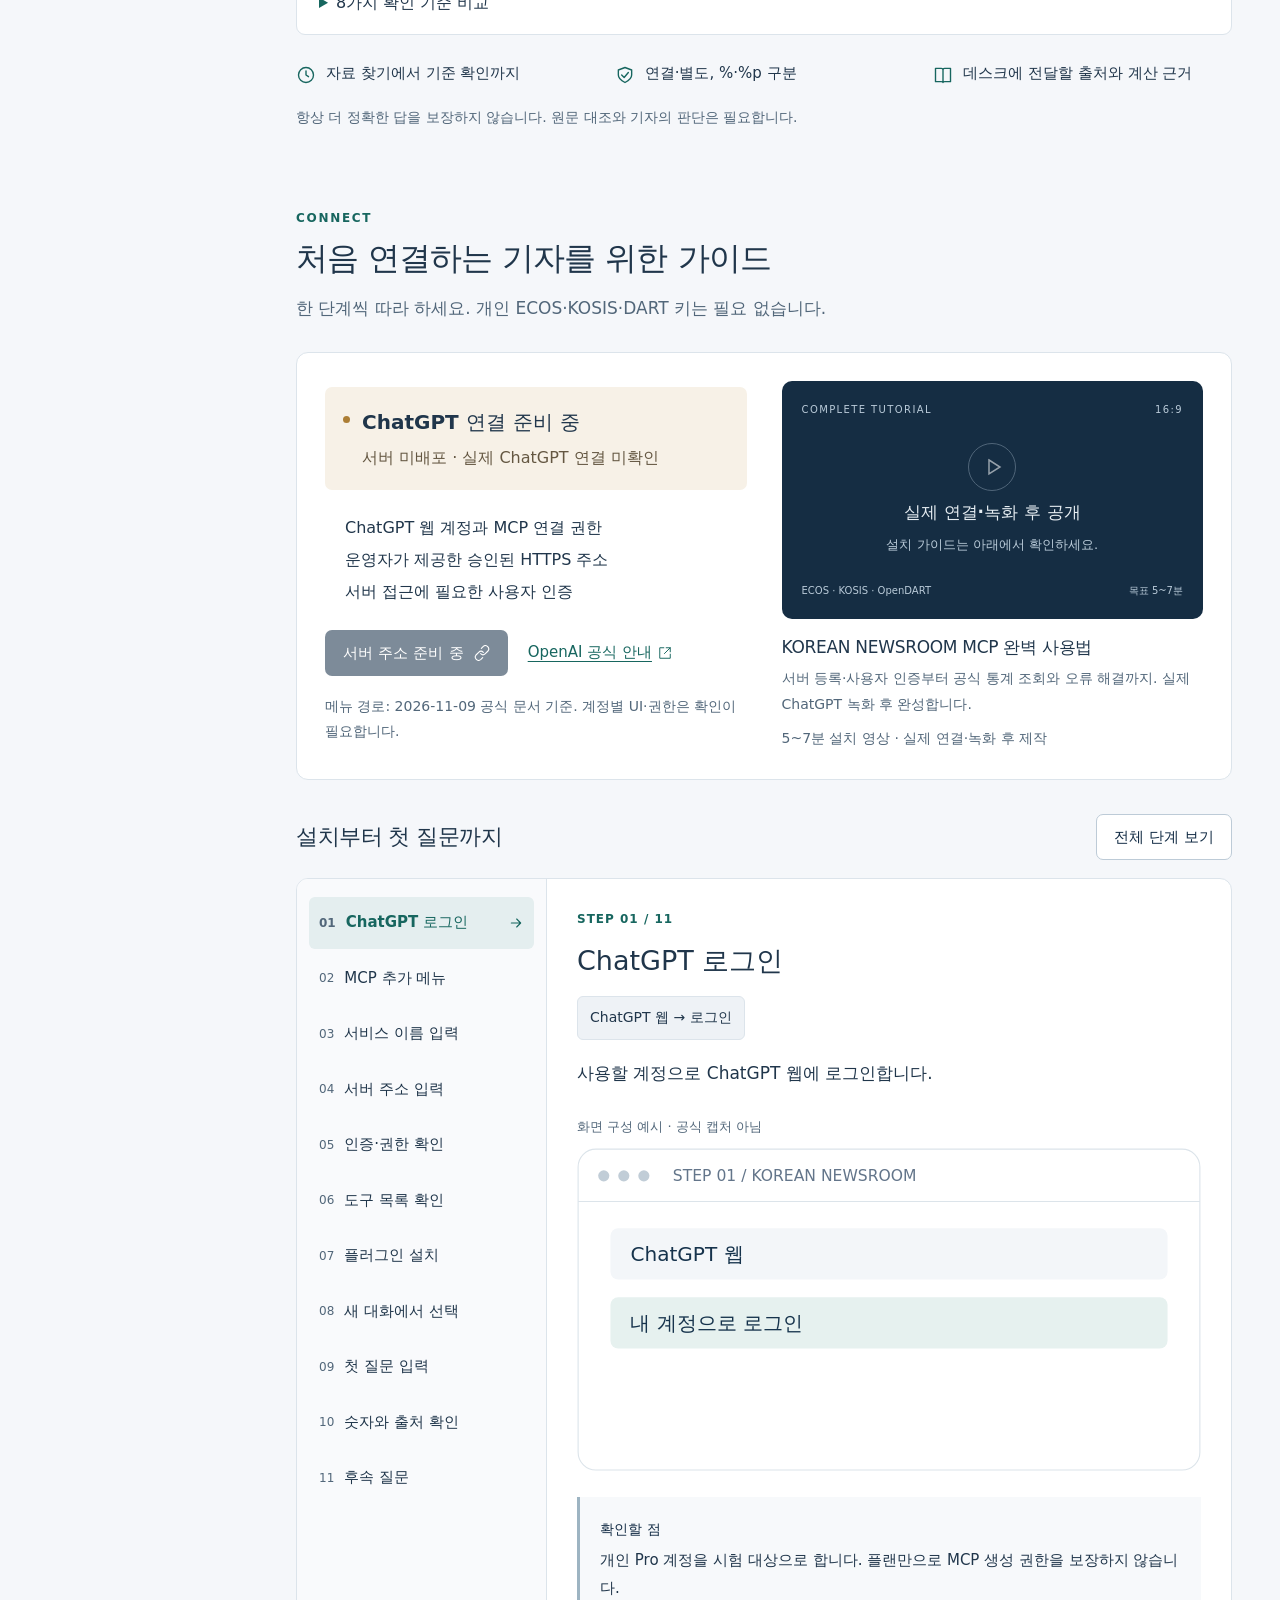
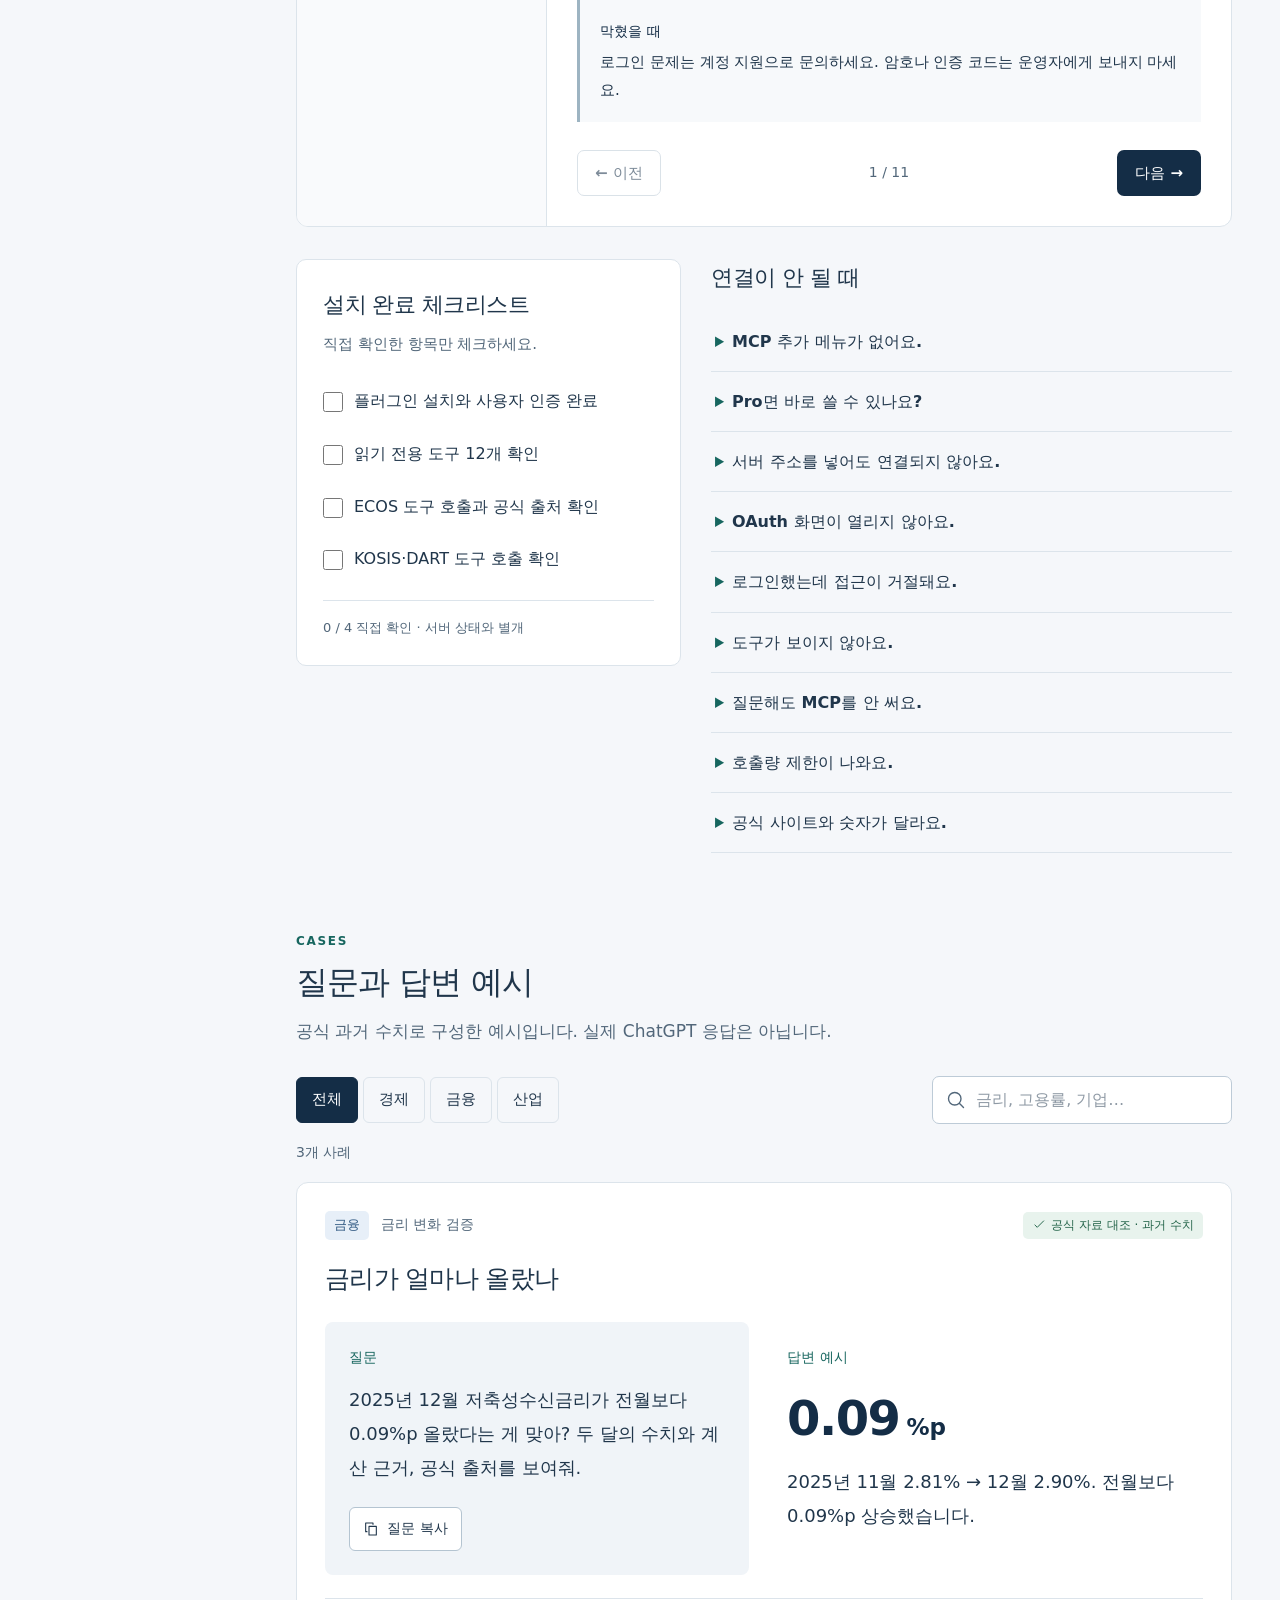
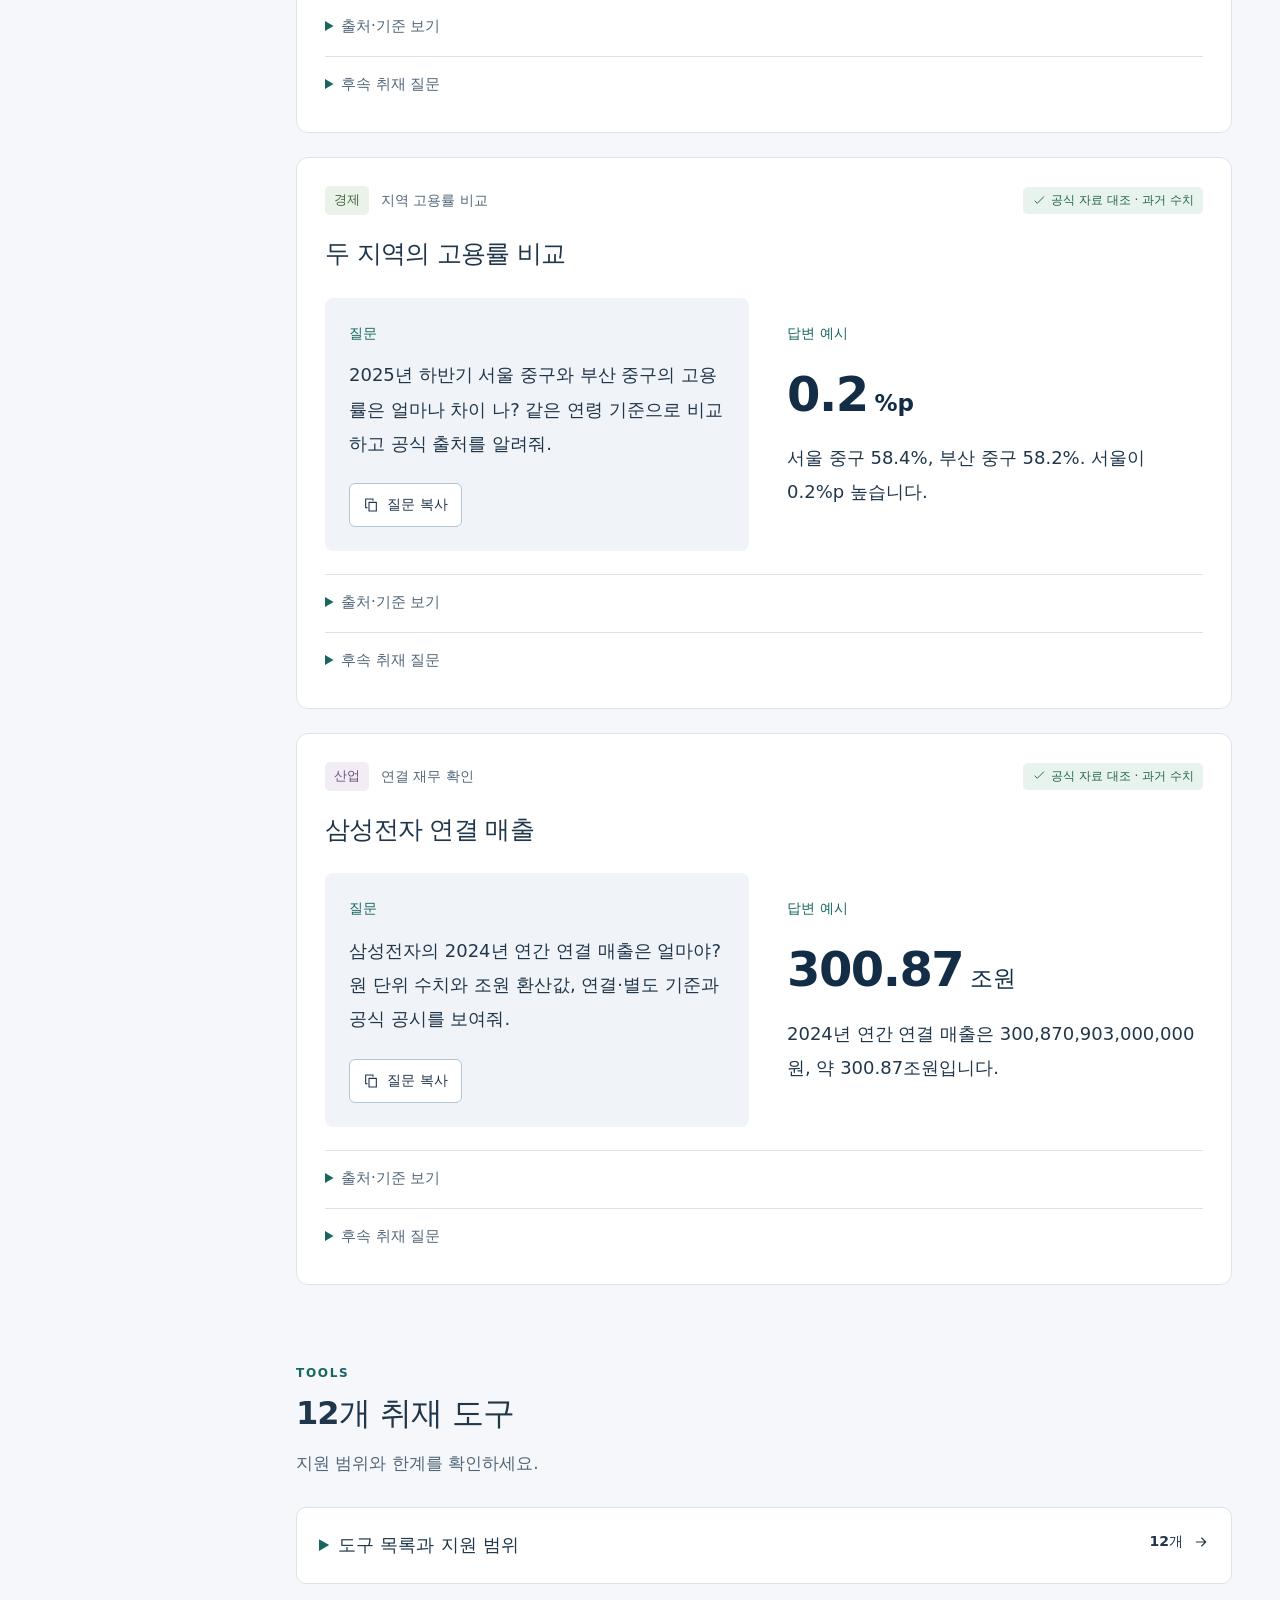
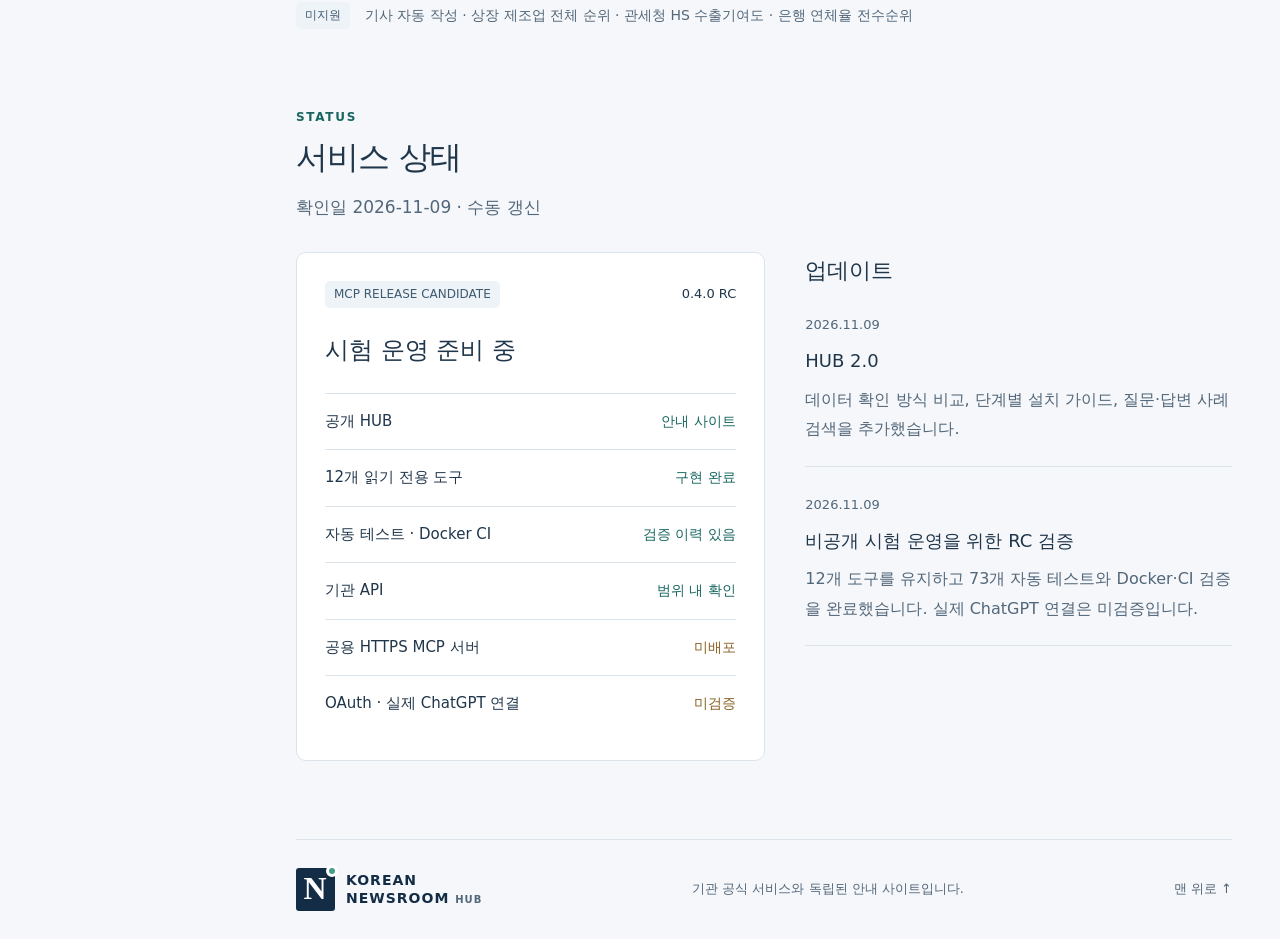
==== commit 8df5b3d1: "Update Hub video descriptions, click-to-load player and honest production status" ====
--- a/index.html
+++ b/index.html
@@ -7,8 +7,8 @@
     <meta name="description" content="경제부·산업부 기자를 위한 공식 통계·공시 취재 안내. 지원 도구, ChatGPT 연결 방법과 복사해서 쓰는 취재 질문을 확인하세요." />
     <title>KOREAN NEWSROOM HUB — 공식 데이터에서 시작하는 취재</title>
     <link rel="icon" type="image/svg+xml" href="./favicon.svg" />
-    <script type="module" crossorigin src="./assets/index-BE6a2q9j.js"></script>
-    <link rel="stylesheet" crossorigin href="./assets/index-DWUnK_I9.css">
+    <script type="module" crossorigin src="./assets/index-CnOmCLH-.js"></script>
+    <link rel="stylesheet" crossorigin href="./assets/index-Bxy9nHVz.css">
   </head>
   <body><div id="root"></div></body>
 </html>
--- a/assets/index-Bxy9nHVz.css
+++ b/assets/index-Bxy9nHVz.css
@@ -0,0 +1,2 @@
+/*! tailwindcss v4.3.5 | MIT License | https://tailwindcss.com */
+@layer properties{@supports (((-webkit-hyphens:none)) and (not (margin-trim:block))) or ((-moz-orient:inline) and (not (color:rgb(from red r g b)))){*,:before,:after,::backdrop{--tw-border-style:solid}}}@layer theme{:root,:host{--font-sans:"Pretendard","Noto Sans KR","Malgun Gothic",system-ui,sans-serif;--font-mono:ui-monospace, SFMono-Regular, Menlo, Monaco, Consolas, "Liberation Mono", "Courier New", monospace;--default-font-family:var(--font-sans);--default-mono-font-family:var(--font-mono)}}@layer base{*,:after,:before,::backdrop{box-sizing:border-box;border:0 solid;margin:0;padding:0}::file-selector-button{box-sizing:border-box;border:0 solid;margin:0;padding:0}html,:host{-webkit-text-size-adjust:100%;tab-size:4;line-height:1.5;font-family:var(--default-font-family,-apple-system, BlinkMacSystemFont, "Segoe UI", Roboto, "Helvetica Neue", "Noto Sans", Arial, sans-serif, "Apple Color Emoji", "Segoe UI Emoji", "Segoe UI Symbol", "Noto Color Emoji");font-feature-settings:var(--default-font-feature-settings,normal);font-variation-settings:var(--default-font-variation-settings,normal);-webkit-tap-highlight-color:transparent}hr{height:0;color:inherit;border-top-width:1px}abbr:where([title]){-webkit-text-decoration:underline dotted;text-decoration:underline dotted}h1,h2,h3,h4,h5,h6{font-size:inherit;font-weight:inherit}a{color:inherit;-webkit-text-decoration:inherit;-webkit-text-decoration:inherit;-webkit-text-decoration:inherit;-webkit-text-decoration:inherit;text-decoration:inherit}b,strong{font-weight:bolder}code,kbd,samp,pre{font-family:var(--default-mono-font-family,ui-monospace, SFMono-Regular, Menlo, Monaco, Consolas, "Liberation Mono", "Courier New", monospace);font-feature-settings:var(--default-mono-font-feature-settings,normal);font-variation-settings:var(--default-mono-font-variation-settings,normal);font-size:1em}small{font-size:80%}sub,sup{vertical-align:baseline;font-size:75%;line-height:0;position:relative}sub{bottom:-.25em}sup{top:-.5em}table{text-indent:0;border-color:inherit;border-collapse:collapse}:-moz-focusring:where(:not(iframe)){outline:auto}progress{vertical-align:baseline}summary{display:list-item}ol,ul,menu{list-style:none}img,svg,video,canvas,audio,iframe,embed,object{vertical-align:middle;display:block}img,video{max-width:100%;height:auto}button,input,select,optgroup,textarea{font:inherit;font-feature-settings:inherit;font-variation-settings:inherit;letter-spacing:inherit;color:inherit;opacity:1;background-color:#0000;border-radius:0}::file-selector-button{font:inherit;font-feature-settings:inherit;font-variation-settings:inherit;letter-spacing:inherit;color:inherit;opacity:1;background-color:#0000;border-radius:0}:where(select:is([multiple],[size])) optgroup{font-weight:bolder}:where(select:is([multiple],[size])) optgroup option{padding-inline-start:20px}::file-selector-button{margin-inline-end:4px}::placeholder{opacity:1}@supports (not ((-webkit-appearance:-apple-pay-button))) or (contain-intrinsic-size:1px){::placeholder{color:currentColor}@supports (color:color-mix(in lab, red, red)){::placeholder{color:color-mix(in oklab, currentcolor 50%, transparent)}}}textarea{resize:vertical}::-webkit-search-decoration{-webkit-appearance:none}::-webkit-date-and-time-value{min-height:1lh;text-align:inherit}::-webkit-datetime-edit{display:inline-flex}::-webkit-datetime-edit-fields-wrapper{padding:0}::-webkit-datetime-edit{padding-block:0}::-webkit-datetime-edit-year-field{padding-block:0}::-webkit-datetime-edit-month-field{padding-block:0}::-webkit-datetime-edit-day-field{padding-block:0}::-webkit-datetime-edit-hour-field{padding-block:0}::-webkit-datetime-edit-minute-field{padding-block:0}::-webkit-datetime-edit-second-field{padding-block:0}::-webkit-datetime-edit-millisecond-field{padding-block:0}::-webkit-datetime-edit-meridiem-field{padding-block:0}::-webkit-calendar-picker-indicator{line-height:1}:-moz-ui-invalid{box-shadow:none}button,input:where([type=button],[type=reset],[type=submit]){appearance:button}::file-selector-button{appearance:button}::-webkit-inner-spin-button{height:auto}::-webkit-outer-spin-button{height:auto}[hidden]:where(:not([hidden=until-found])){display:none!important}}@layer components;@layer utilities{.visible{visibility:visible}.sr-only{clip-path:inset(50%);white-space:nowrap;border-width:0;width:1px;height:1px;margin:-1px;padding:0;position:absolute;overflow:hidden}.container{width:100%}@media (width>=40rem){.container{max-width:40rem}}@media (width>=48rem){.container{max-width:48rem}}@media (width>=64rem){.container{max-width:64rem}}@media (width>=80rem){.container{max-width:80rem}}@media (width>=96rem){.container{max-width:96rem}}.grid{display:grid}.border{border-style:var(--tw-border-style);border-width:1px}}:root{font-family:var(--font-sans);--navy:#142d46;--ink:#20364b;--muted:#52677a;--teal:#17665f;--paper:#f5f7fa;--surface:#fff;--line:#dce4eb;--space-1:4px;--space-2:8px;--space-3:12px;--space-4:16px;--space-6:24px;--space-8:32px;--space-12:48px;--radius:12px;--text-sm:14px;--text-base:17px;--text-lg:20px;--title:32px;color:var(--ink);background:var(--paper);font-synthesis:none;scroll-behavior:smooth;scroll-padding-top:30px;font-size:17px;line-height:1.7}*{box-sizing:border-box}body,h1,h2,h3,h4,p{margin:0}button,input,textarea{font:inherit}button,a{-webkit-tap-highlight-color:transparent}button{cursor:pointer;color:inherit}button:disabled{cursor:not-allowed;opacity:.55}a{color:inherit;text-decoration:none}button:focus-visible,a:focus-visible,input:focus-visible,summary:focus-visible,textarea:focus-visible,[tabindex="0"]:focus-visible{outline-offset:4px;outline:3px solid #337fa6}svg{flex-shrink:0}section[id],article[id]{scroll-margin-top:32px}::selection{background:#d7eee8}.sr-only{clip:rect(0,0,0,0);white-space:nowrap;border:0;width:1px;height:1px;margin:-1px;padding:0;position:absolute;overflow:hidden}.skip-link{z-index:100;background:#fff;padding:14px;position:fixed;top:-100px;left:20px}.skip-link:focus{top:10px}.sidebar{border-right:1px solid var(--line);z-index:40;background:#fff;flex-direction:column;width:248px;padding:36px 22px 24px;display:flex;position:fixed;inset:0 auto 0 0}.brand{letter-spacing:1px;white-space:nowrap;color:var(--navy);align-items:center;gap:11px;font-size:14px;font-weight:850;line-height:1.3;display:flex}.brand small{color:var(--muted);font-size:10px}.brand-mark{background:var(--navy);color:#fff;border-radius:3px;place-items:center;width:39px;height:43px;font-family:Georgia,serif;font-size:32px;display:grid;position:relative}.brand-mark span{background:#479d88;border:3px solid #fff;border-radius:50%;width:12px;height:12px;position:absolute;top:-3px;right:-3px}.sidebar-label{letter-spacing:1.4px;color:var(--muted);margin:48px 8px 15px;font-size:11px}.sidebar nav{gap:7px;display:grid}.sidebar nav a{color:var(--muted);border-radius:7px;align-items:center;gap:12px;padding:14px 11px;font-size:15px;display:flex}.sidebar nav a:hover,.sidebar nav a.active{color:var(--navy);background:#eaf0f5}.sidebar nav a.active{font-weight:750}.sidebar-bottom{margin-top:auto;padding:40px 10px 0}.sidebar-bottom p{letter-spacing:-.7px;font-family:Georgia,Malgun Gothic,serif;font-size:23px;font-weight:650;line-height:1.65}.release-label{color:var(--muted);align-items:center;gap:8px;margin-top:25px;font-size:13px;display:flex}.release-label i,.status-dot{background:#ac7e35;border-radius:50%;flex-shrink:0;width:7px;height:7px;display:inline-block}.workspace{margin-left:248px}.topbar{border-bottom:1px solid var(--line);letter-spacing:1.5px;height:76px;color:var(--muted);justify-content:space-between;align-items:center;padding:0 48px;font-size:11px;display:flex}.status-pill{border:1px solid var(--line);letter-spacing:0;background:#fff;border-radius:20px;align-items:center;gap:8px;padding:7px 12px;font-size:13px;display:flex}main{max-width:1480px;margin:auto;padding:38px 48px 0}main>section{margin-bottom:78px}.welcome-row{color:var(--muted);justify-content:space-between;gap:20px;margin-bottom:22px;font-size:13px;display:flex}.eyebrow{letter-spacing:1.7px;color:var(--teal);font-size:12px;font-weight:750}.hero{border:1px solid var(--line);border-radius:var(--radius);background:#fff;grid-template-columns:1.1fr 1fr;align-items:center;gap:36px;padding:40px;display:grid}.hero-kicker{color:var(--teal);margin-bottom:18px;font-size:14px}h1{letter-spacing:-2px;font-size:clamp(34px,3.2vw,52px);font-weight:800;line-height:1.35}h1 em{color:var(--teal);font-style:normal}.hero-copy>p:not(.hero-kicker){color:var(--muted);margin-top:24px;font-size:18px;line-height:1.8}.hero-actions{flex-wrap:wrap;align-items:center;gap:12px;margin-top:28px;display:flex}.button{text-align:center;border:1px solid #0000;border-radius:7px;justify-content:center;align-items:center;gap:10px;min-height:46px;padding:11px 17px;font-size:15px;font-weight:700;line-height:1.5;display:inline-flex}.primary{background:var(--navy);color:#fff}.primary:hover:enabled{background:#254969}.secondary{color:var(--navy);background:#fff;border-color:#bdcbd7}.text-link{color:var(--teal);align-items:center;gap:7px;min-height:44px;font-size:15px;display:inline-flex}.hero-caveat{color:var(--muted);margin-top:18px;font-size:13px;display:block}.video-panel{aspect-ratio:16/9;color:#e6edf2;background:#152d43;border-radius:10px;flex-direction:column;justify-content:space-between;min-width:0;padding:20px;display:flex;position:relative;overflow:hidden}.video-panel iframe{border:0;width:100%;height:100%;position:absolute;inset:0}.video-top,.video-bottom{color:#bacbd9;justify-content:space-between;align-items:center;gap:10px;font-size:10px;display:flex}.video-top{letter-spacing:1.4px}.video-center{text-align:center;flex-direction:column;align-items:center;gap:7px;display:flex}.video-center strong{font-size:17px}.video-center>span{color:#bacbd9;font-size:13px}.play-button{color:#fff;background:0 0;border:1px solid #8094a6;border-radius:50%;place-items:center;width:48px;height:48px;display:grid}.video-bottom>span:first-child{align-items:center;gap:10px;display:flex}.video-bottom i{background:#a9c0ce;border-radius:50%;width:3px;height:3px}.video-note{color:var(--muted);margin-top:10px;font-size:14px}.fact-strip{background:#eaf0f4;border-radius:9px;grid-template-columns:repeat(3,1fr);margin-top:22px;padding:22px 8px;display:grid}.fact-strip>span{color:var(--muted);border-right:1px solid #cbd7df;justify-content:center;align-items:center;gap:12px;font-size:14px;display:flex}.fact-strip>span:last-child{border:0}.fact-strip strong{color:var(--navy);font-size:19px}.section-head{margin-bottom:28px}.section-head h2{letter-spacing:-1px;margin-top:8px;font-size:32px;font-weight:780;line-height:1.4}.section-subtitle{color:var(--muted);word-break:keep-all;max-width:860px;margin-top:12px;font-size:17px;line-height:1.85}.small-badge,.verified-badge,.category-tag{color:#3f5a71;background:#edf3f7;border-radius:5px;align-items:center;gap:5px;padding:4px 9px;font-size:12px;line-height:1.6;display:inline-flex}.verified-badge{color:#226348;background:#e8f3ed}.comparison-panel{border:1px solid var(--line);border-radius:var(--radius);background:#fff;overflow:hidden}.comparison-toolbar{border-bottom:1px solid var(--line);flex-wrap:wrap;justify-content:space-between;align-items:center;gap:16px;padding:22px 26px;display:flex}.filter-tabs{flex-wrap:wrap;gap:5px;display:flex}.filter-tabs button{border:1px solid var(--line);background:0 0;border-radius:6px;min-height:44px;padding:9px 15px;font-size:15px}.filter-tabs button[aria-pressed=true]{background:var(--navy);color:#fff;border-color:var(--navy)}.comparison-question{text-align:center;letter-spacing:-.5px;padding:28px;font-size:23px;font-weight:700}.comparison-columns{border-top:1px solid var(--line);grid-template-columns:1fr 1fr;display:grid}.comparison-columns>div{padding:26px 30px}.comparison-columns .mcp-process{border-left:1px solid var(--line);background:#edf5f3}.comparison-label{font-size:17px;font-weight:750}.comparison-columns ol{margin:18px 0 0;padding-left:24px}.comparison-columns li{padding:8px 0;font-size:17px;line-height:1.8}.comparison-focus{color:var(--teal);background:#e2eee9;align-items:center;gap:10px;padding:19px 28px;font-size:16px;display:flex}.comparison-details{border:1px solid var(--line);background:#fff;border-radius:9px;margin-top:18px;overflow:hidden}.comparison-details summary{cursor:pointer;padding:18px 22px;font-size:16px}.table-scroll{overflow:auto}table{border-collapse:collapse;text-align:left;width:100%;font-size:15px}th,td{border-top:1px solid var(--line);min-width:130px;padding:16px 20px}thead{background:#edf2f6}tbody th{font-weight:650}.value-strip{grid-template-columns:repeat(3,1fr);gap:20px;margin-top:26px;display:grid}.value-strip p{align-items:flex-start;gap:10px;font-size:15px;display:flex}.value-strip svg{color:var(--teal);margin-top:4px}.fine-print{color:var(--muted);margin-top:18px;font-size:14px;line-height:1.8}.connect-overview{border:1px solid var(--line);border-radius:var(--radius);background:#fff;grid-template-columns:1fr 1fr;align-items:center;gap:35px;padding:28px;display:grid}.connection-banner{background:#f7f1e7;border-radius:7px;align-items:flex-start;gap:12px;padding:18px;display:flex}.connection-banner .status-dot{margin-top:11px}.connection-banner strong{font-size:20px}.connection-banner p{color:#645742;margin-top:5px;font-size:16px}.prerequisites{margin:22px 0;padding-left:20px;font-size:16px;line-height:2}.connect-actions{flex-wrap:wrap;align-items:center;gap:20px;display:flex}.official-link,.case-source{color:var(--teal);text-underline-offset:4px;align-items:center;gap:6px;min-height:44px;font-size:15px;text-decoration:underline;display:inline-flex}.tutorial-header{justify-content:space-between;align-items:center;gap:20px;margin:34px 0 18px;display:flex}.tutorial-header h3,.guide-bottom h3{letter-spacing:-.5px;font-size:22px}.tutorial{border:1px solid var(--line);border-radius:var(--radius);background:#fff;grid-template-columns:250px minmax(0,1fr);display:grid;overflow:hidden}.step-nav{border-right:1px solid var(--line);background:#f9fafc;flex-direction:column;gap:4px;padding:18px 12px;display:flex}.step-nav button{text-align:left;background:0 0;border:0;border-radius:6px;align-items:center;gap:10px;min-height:48px;padding:13px 10px;font-size:15px;display:flex}.step-nav button>span{color:var(--muted);font-size:12px}.step-nav button>svg{margin-left:auto}.step-nav button[aria-current=step]{color:var(--teal);background:#e4eeef;font-weight:750}.step-content{min-width:0;padding:30px}.step-counter{letter-spacing:1px;color:var(--teal);font-size:12px;font-weight:750}.step-content h3{margin:9px 0 12px;font-size:27px}.step-content>p{font-size:17px;line-height:1.85}.click-path{border:1px solid var(--line);overflow-wrap:anywhere;background:#eef2f6;border-radius:6px;margin-bottom:18px;padding:8px 12px;display:inline-block;font-size:14px!important}.step-figure{margin:26px 0}.step-figure figcaption{color:var(--muted);margin-bottom:10px;font-size:13px}.step-figure svg{width:100%;height:auto;display:block}.step-advice{background:#f7f9fb;border-left:3px solid #9db4c2;margin-top:22px;padding:17px 20px}.step-advice strong{color:var(--navy);font-size:14px}.step-advice p{margin:4px 0 14px;font-size:15px;line-height:1.85}.step-advice p:last-child{margin-bottom:0}.step-pagination{justify-content:space-between;align-items:center;gap:12px;margin-top:28px;display:flex}.step-pagination>span{color:var(--muted);font-size:14px}.all-steps{grid-template-columns:repeat(3,minmax(0,1fr));gap:14px;padding:0;list-style:none;display:grid}.all-steps button{text-align:left;border:1px solid var(--line);background:#fff;border-radius:8px;width:100%;height:100%;padding:22px}.all-steps button>span{color:var(--teal);margin-bottom:8px;font-size:13px;display:block}.all-steps strong{font-size:18px}.all-steps p{color:var(--muted);overflow-wrap:anywhere;margin-top:8px;font-size:14px}.guide-bottom{grid-template-columns:.85fr 1.15fr;gap:30px;margin-top:32px;display:grid}.checklist{border:1px solid var(--line);background:#fff;border-radius:10px;align-self:start;padding:26px}.checklist>p{color:var(--muted);margin:8px 0 18px;font-size:15px}.checklist label{cursor:pointer;align-items:flex-start;gap:11px;padding:12px 0;font-size:16px;line-height:1.8;display:flex}.checklist input{width:20px;height:20px;accent-color:var(--teal);flex-shrink:0;margin-top:5px}.check-progress{color:var(--muted);border-top:1px solid var(--line);margin-top:14px;padding-top:16px;font-size:13px;display:block}.faq h3{margin-bottom:15px}.faq details{border-bottom:1px solid var(--line)}summary{cursor:pointer}summary::marker{color:var(--teal)}.faq summary{padding:16px 4px;font-size:16px;font-weight:650}.faq p{padding:0 4px 14px;font-size:15px;line-height:1.85}.faq p strong{color:var(--teal);margin-bottom:4px;font-size:13px;display:block}.first-question{background:#edf4f5;border-radius:8px;margin-top:20px;padding:20px}.first-question p{margin-bottom:15px;font-size:17px}.library-controls{justify-content:space-between;align-items:center;gap:20px;display:flex}.search-box{background:#fff;border:1px solid #bdcbd7;border-radius:7px;align-items:center;gap:10px;width:300px;padding:0 13px;display:flex}.search-box input{outline-offset:2px;background:0 0;border:0;width:100%;min-width:0;height:46px;font-size:16px}.search-box svg{color:var(--muted)}.result-count{color:var(--muted);margin:17px 0;font-size:14px}.case-grid{gap:24px;display:grid}.case-card{border:1px solid var(--line);border-radius:var(--radius);background:#fff;padding:28px}.case-label{color:var(--muted);flex-wrap:wrap;align-items:center;gap:12px;font-size:14px;display:flex}.case-label .verified-badge{margin-left:auto}.category-tag{background:#edf0f8;font-size:13px}.tag-경제{color:#42663d;background:#ebf2e9}.tag-금융{color:#315a83;background:#e7eff8}.tag-산업{color:#6d4f7d;background:#f2edf5}.case-card h3{letter-spacing:-.7px;margin:18px 0 22px;font-size:25px}.case-pair{grid-template-columns:1fr 1fr;gap:30px;display:grid}.case-question{background:#f0f4f8;border-radius:8px;flex-direction:column;align-items:flex-start;padding:24px;display:flex}.case-question>strong,.case-answer>strong{color:var(--teal);font-size:14px}.case-question p,.case-answer p{overflow-wrap:anywhere;margin-top:13px;font-size:18px;line-height:1.9}.copy-button{background:#fff;border:1px solid #b4c4d1;border-radius:6px;justify-content:center;align-items:center;gap:8px;min-height:44px;margin-top:18px;padding:9px 13px;font-size:14px;font-weight:650;display:inline-flex}.case-question .copy-button{align-self:flex-start;margin-top:auto}.case-question p{margin-bottom:22px}.case-answer{padding:20px 8px}.case-number{color:var(--navy);letter-spacing:-1.5px;margin:16px 0;font-size:48px;font-weight:800;line-height:1.3}.case-number>span{letter-spacing:0;margin-left:7px;font-size:23px}.case-details{border-top:1px solid var(--line);margin-top:23px;padding-top:15px}.case-details summary{color:var(--muted);min-height:32px;font-size:15px}.case-details dl{grid-template-columns:110px minmax(0,1fr);gap:12px;margin:20px 0 10px;font-size:15px;display:grid}.case-details dt{color:var(--muted)}.case-details dd{overflow-wrap:anywhere;margin:0}.case-note,.followup>p{margin-top:15px;font-size:16px;line-height:1.9}.case-note strong{color:var(--teal);margin-bottom:6px;font-size:14px;display:block}.followup{margin-top:10px}.empty-state{text-align:center;background:#fff;border:1px dashed #b2c2ce;border-radius:10px;padding:45px 20px}.empty-state p{margin:10px 0 22px;font-size:16px}.tools-catalog{border:1px solid var(--line);background:#fff;border-radius:10px;overflow:hidden}.tools-catalog>summary{padding:22px;font-size:18px;font-weight:700}.tools-catalog>summary>span{float:right;align-items:center;gap:10px;font-size:14px;display:inline-flex}.tools-grid{grid-template-columns:1fr 1fr;display:grid}.tools-grid article{border-top:1px solid var(--line);align-items:flex-start;gap:16px;padding:26px;display:flex}.tools-grid article:nth-child(odd){border-right:1px solid var(--line)}.tool-index{color:var(--teal);padding-top:3px;font-size:13px}.tools-grid h3{margin-bottom:8px;font-size:18px}.tools-grid p{color:var(--muted);font-size:16px;line-height:1.85}.tools-grid code{color:var(--muted);overflow-wrap:anywhere;margin-top:10px;font-size:12px;display:block}.unsupported{align-items:flex-start;gap:15px;margin-top:18px;display:flex}.unsupported p{color:var(--muted);font-size:14px;line-height:1.9}.status-layout{grid-template-columns:1.1fr 1fr;gap:40px;display:grid}.service-card{border:1px solid var(--line);background:#fff;border-radius:10px;padding:28px}.service-card-top{flex-wrap:wrap;justify-content:space-between;align-items:center;gap:15px;font-size:13px;display:flex}.service-card h3{margin:22px 0;font-size:24px}.service-card ul{margin:0;padding:0;list-style:none}.service-card li{border-top:1px solid var(--line);justify-content:space-between;align-items:center;gap:20px;padding:15px 0;font-size:15px;display:flex}.service-card strong{color:var(--teal);white-space:nowrap;font-size:14px}.service-card .state-wait{color:#886022}.updates h3{margin-bottom:20px;font-size:22px}.updates article{border-bottom:1px solid var(--line);margin-bottom:22px;padding:0 0 22px}.updates time{color:var(--muted);font-size:13px}.updates h4{margin:8px 0;font-size:18px}.updates article p{color:var(--muted);font-size:16px;line-height:1.85}footer{border-top:1px solid var(--line);justify-content:space-between;align-items:center;gap:25px;padding:28px 0;display:flex}footer p,footer>a:last-child{color:var(--muted);font-size:13px}.mobile-header,.menu-backdrop{display:none}.toast{z-index:80;background:var(--navy);color:#fff;white-space:nowrap;border-radius:8px;align-items:center;gap:10px;padding:13px 22px;font-size:16px;display:none;position:fixed;bottom:28px;left:calc(50% + 124px);transform:translate(-50%);box-shadow:0 6px 24px #142d4622}.toast.visible{display:flex}.copy-dialog{border:1px solid var(--line);width:calc(100% - 32px);max-width:600px;color:var(--ink);border-radius:12px;padding:28px}.copy-dialog::backdrop{background:#102a4580}.copy-dialog h2{font-size:23px}.copy-dialog p{margin:12px 0;font-size:16px}.copy-dialog textarea{border:1px solid #a5b9c8;border-radius:6px;width:100%;min-height:190px;margin-bottom:20px;padding:14px;font-size:17px;line-height:1.85}.mobile-only{display:none}@media (width<=1200px){.sidebar{width:220px;padding-left:16px;padding-right:16px}.sidebar nav a{font-size:14px}.workspace{margin-left:220px}.topbar{padding:0 30px}main{padding:30px 30px 0}.hero{grid-template-columns:1fr;gap:30px;padding:32px}.hero .video-panel{justify-self:start;width:100%;max-width:640px}.hero-copy h1 br:last-child{display:none}.tutorial{grid-template-columns:220px minmax(0,1fr)}.step-content{padding:24px}.case-pair{gap:22px}.connect-overview,.guide-bottom{gap:24px}.toast{left:calc(50% + 110px)}}@media (width<=950px){.connect-overview{grid-template-columns:1fr}.connect-overview>.video-panel{max-width:600px}.guide-bottom,.case-pair{grid-template-columns:1fr}.case-question .copy-button{margin-top:8px}.comparison-columns{grid-template-columns:1fr}.comparison-columns .mcp-process{border-left:0;border-top:1px solid var(--line)}.value-strip{grid-template-columns:1fr;gap:12px}.status-layout{grid-template-columns:1fr;gap:26px}.fact-strip>span{flex-direction:column;gap:2px}.all-steps{grid-template-columns:1fr 1fr}.tutorial{grid-template-columns:1fr}.step-nav{border-right:0;border-bottom:1px solid var(--line);grid-template-columns:1fr 1fr;gap:4px;display:grid}.step-nav button>svg{display:none}.tools-grid{grid-template-columns:1fr}.tools-grid article:nth-child(odd){border-right:0}.library-controls{flex-wrap:wrap}.search-box{width:100%}}@media (width<=760px){:root{scroll-padding-top:90px}.mobile-header{border-bottom:1px solid var(--line);z-index:60;background:#fff;justify-content:space-between;align-items:center;height:72px;padding:0 20px;display:flex;position:sticky;top:0}.mobile-header .brand{font-size:12px}.mobile-header .brand-mark{width:32px;height:35px;font-size:27px}.icon-button{border:1px solid var(--line);background:#fff;border-radius:7px;place-items:center;min-width:44px;min-height:44px;display:grid}.sidebar{visibility:hidden;width:270px;padding:24px 20px;top:72px;overflow:auto;transform:translate(-100%)}.sidebar.open{visibility:visible;transform:translate(0)}.sidebar>.brand{display:none}.sidebar-label{margin:0 10px 20px}.sidebar nav a{font-size:16px}.sidebar-bottom{padding-top:28px}.menu-backdrop{z-index:35;background:#142d4670;border:0;display:block;position:fixed;inset:72px 0 0}.workspace{margin-left:0}.topbar{height:54px;padding:0 20px}.topbar>span{letter-spacing:.6px;font-size:9px}.status-pill{padding:5px 9px;font-size:12px}main{padding:26px 20px 0}main>section{margin-bottom:54px}section[id],article[id]{scroll-margin-top:90px}.welcome-row>span:last-child{display:none}.eyebrow{font-size:11px}.hero{gap:28px;padding:26px 22px}h1{letter-spacing:-1.5px;font-size:35px}.hero-copy h1 br:last-child{display:block}.hero-kicker{font-size:13px}.hero-copy>p:not(.hero-kicker){font-size:17px}.hero-actions{gap:10px}.hero-actions .button,.text-link{font-size:14px}.hero-caveat{font-size:13px;line-height:1.8}.video-panel{padding:16px}.video-top,.video-bottom{font-size:9px}.video-center strong{font-size:16px}.video-center>span{font-size:12px}.play-button{width:42px;height:42px}.fact-strip{padding:19px 4px}.fact-strip>span{font-size:12px}.fact-strip strong{font-size:16px}.section-head h2{font-size:27px}.section-subtitle{font-size:17px}.comparison-toolbar{padding:19px}.comparison-question{padding:22px;font-size:20px}.comparison-columns>div{padding:23px}.comparison-focus{padding:18px 22px;font-size:15px}.comparison-columns li{font-size:16px}.comparison-details summary{font-size:15px}th,td{padding:14px 16px;font-size:14px}.connect-overview{padding:20px}.connection-banner{padding:17px 14px}.connection-banner strong{font-size:19px}.connection-banner p{font-size:16px}.tutorial-header{align-items:flex-start;gap:12px}.tutorial-header h3{font-size:20px}.tutorial-header .button{padding:10px 12px;font-size:13px}.step-nav{grid-template-columns:1fr 1fr;gap:3px;padding:10px;display:grid}.step-nav button{gap:7px;min-height:44px;padding:10px 7px;font-size:13px}.step-nav button>span{font-size:11px}.step-content{padding:22px 18px}.step-content h3{font-size:24px}.step-figure{margin:22px 0}.step-advice{padding:15px}.step-advice p{font-size:15px}.step-pagination .button{font-size:14px}.all-steps{grid-template-columns:1fr}.checklist{padding:22px}.library-controls{gap:15px}.filter-tabs button{padding:9px 13px;font-size:14px}.case-card{padding:22px 18px}.case-label{gap:8px;font-size:13px}.case-label .verified-badge{margin-left:0;font-size:11px}.case-card h3{font-size:23px}.case-question{padding:20px}.case-question p,.case-answer p{font-size:17px}.case-answer{padding:12px 3px}.case-number{font-size:46px}.case-details dl{grid-template-columns:85px minmax(0,1fr);gap:10px;font-size:14px}.case-note,.followup>p{font-size:16px}.tools-catalog>summary{padding:19px;font-size:16px}.tools-grid article{padding:22px 18px}.tools-grid code{font-size:12px}.unsupported{flex-direction:column;gap:8px}.service-card{padding:22px}.service-card li{flex-wrap:wrap;gap:10px;font-size:14px}.service-card strong{font-size:13px}.service-card h3{font-size:23px}.service-card-top{font-size:12px}.updates article p{font-size:16px}footer{flex-wrap:wrap;gap:18px}footer p{order:3;width:100%;font-size:13px}.toast{bottom:20px;left:50%}.copy-dialog{padding:22px}.guide-bottom h3{font-size:21px}}@media (width<=360px){main{padding-left:14px;padding-right:14px}.hero{padding:23px 18px}h1{letter-spacing:-1.6px;font-size:31px}.topbar{padding:0 14px}.topbar>span{font-size:8px}.status-pill{font-size:11px}.hero-actions .button{padding:11px 12px}.fact-strip strong{font-size:14px}.fact-strip>span{font-size:11px}.filter-tabs{gap:4px}.filter-tabs button{padding:9px 12px}.connection-banner strong,.tutorial-header h3{font-size:18px}.step-nav button{font-size:12px}.step-nav button>span{font-size:10px}.video-top{font-size:8px}.video-bottom>span:first-child{gap:7px}}@media (prefers-reduced-motion:reduce){:root{scroll-behavior:auto}*,:before,:after{scroll-behavior:auto!important;transition:none!important;animation:none!important}}.video-block{width:100%;min-width:0}.video-description{margin-top:14px}.video-description h3{letter-spacing:-.3px;font-size:17px;line-height:1.7}.video-description p{color:var(--muted);margin-top:5px;font-size:14px;line-height:1.8}.video-description .official-link{font-size:14px}.video-player-mount{position:absolute;inset:0}.video-player-mount>div,.video-player-mount iframe{border:0;width:100%;height:100%}.video-loading{background:var(--navy);pointer-events:none;place-items:center;font-size:16px;display:grid;position:absolute;inset:0}.video-error{background:var(--navy);text-align:center;flex-direction:column;justify-content:center;align-items:center;gap:12px;padding:22px;display:flex;position:absolute;inset:0}.video-error p{color:#dce6ee;font-size:14px}.video-error strong{font-size:18px}@media (width<=760px){.video-description h3{font-size:16px}.video-description p{font-size:14px}.video-error{gap:8px;padding:15px}.video-error p{font-size:12px}.video-error strong{font-size:15px}.video-error .button{font-size:13px}}@property --tw-border-style{syntax:"*";inherits:false;initial-value:solid}
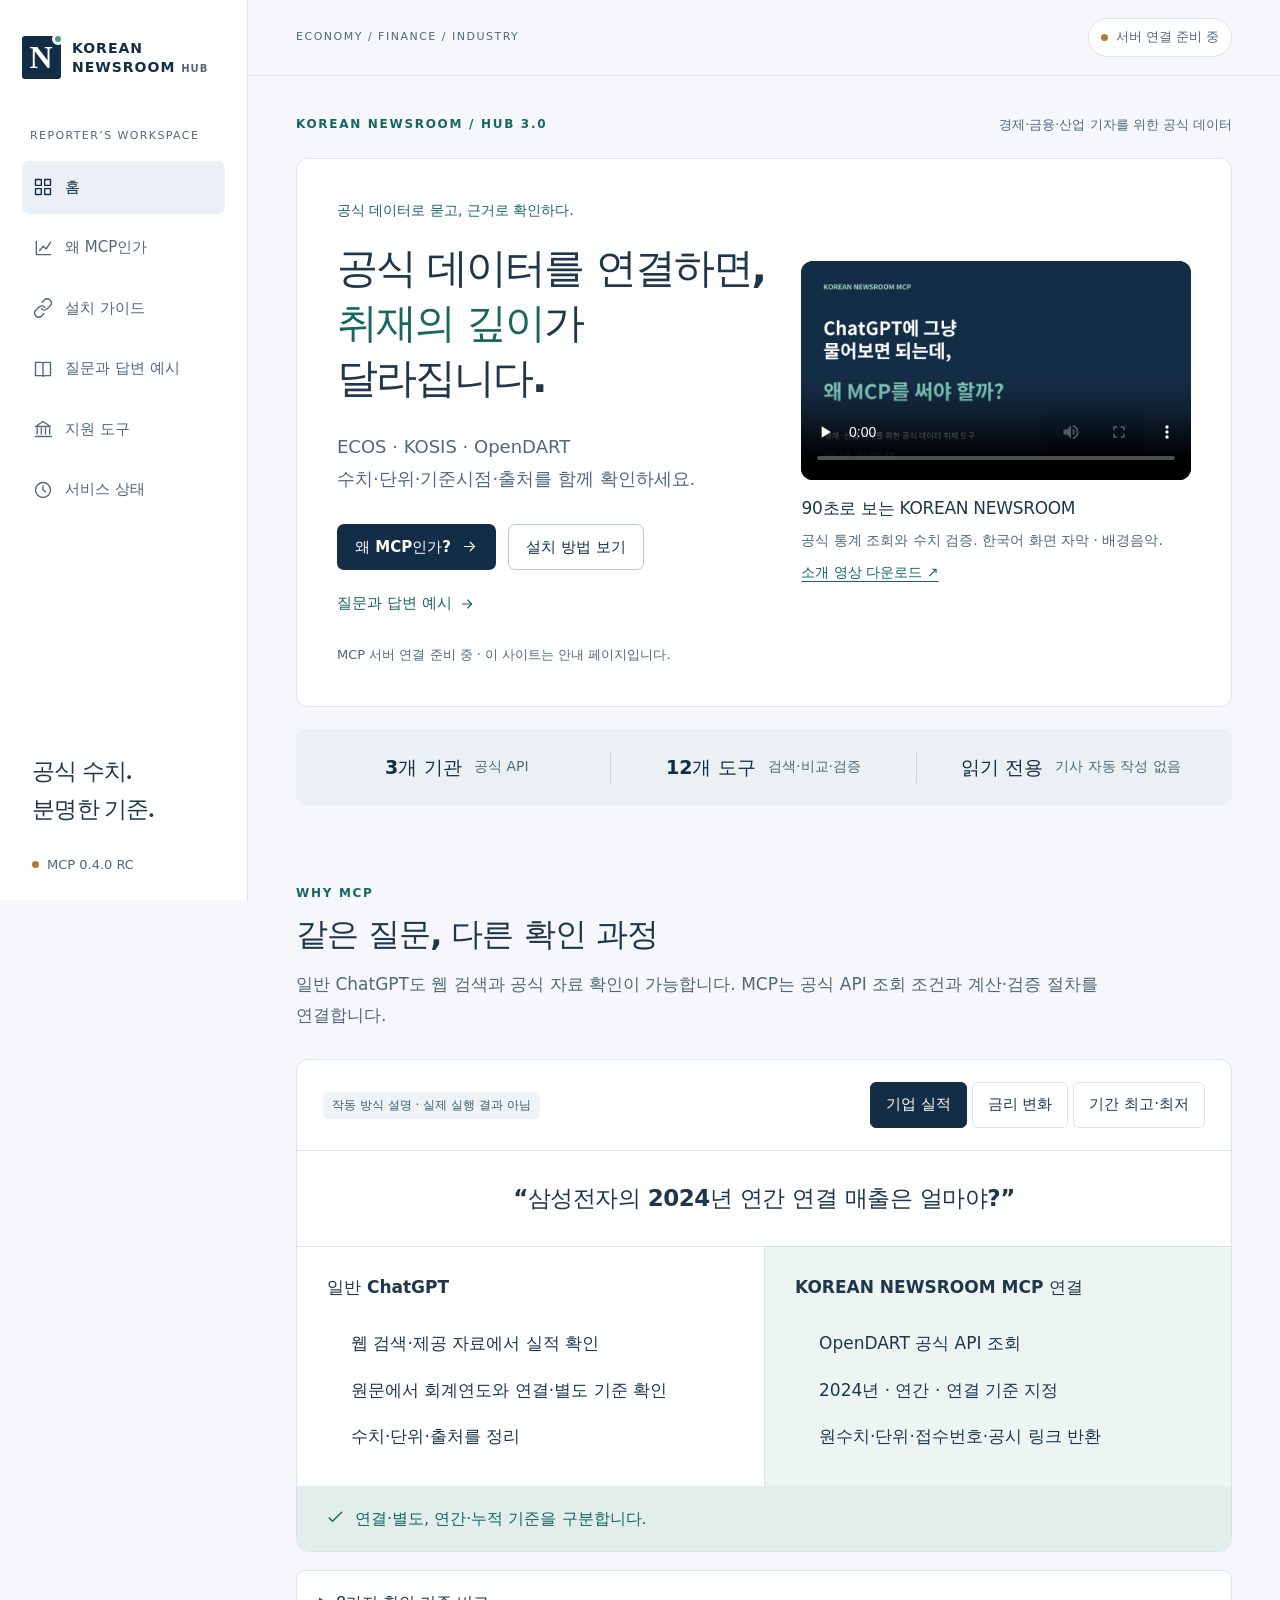
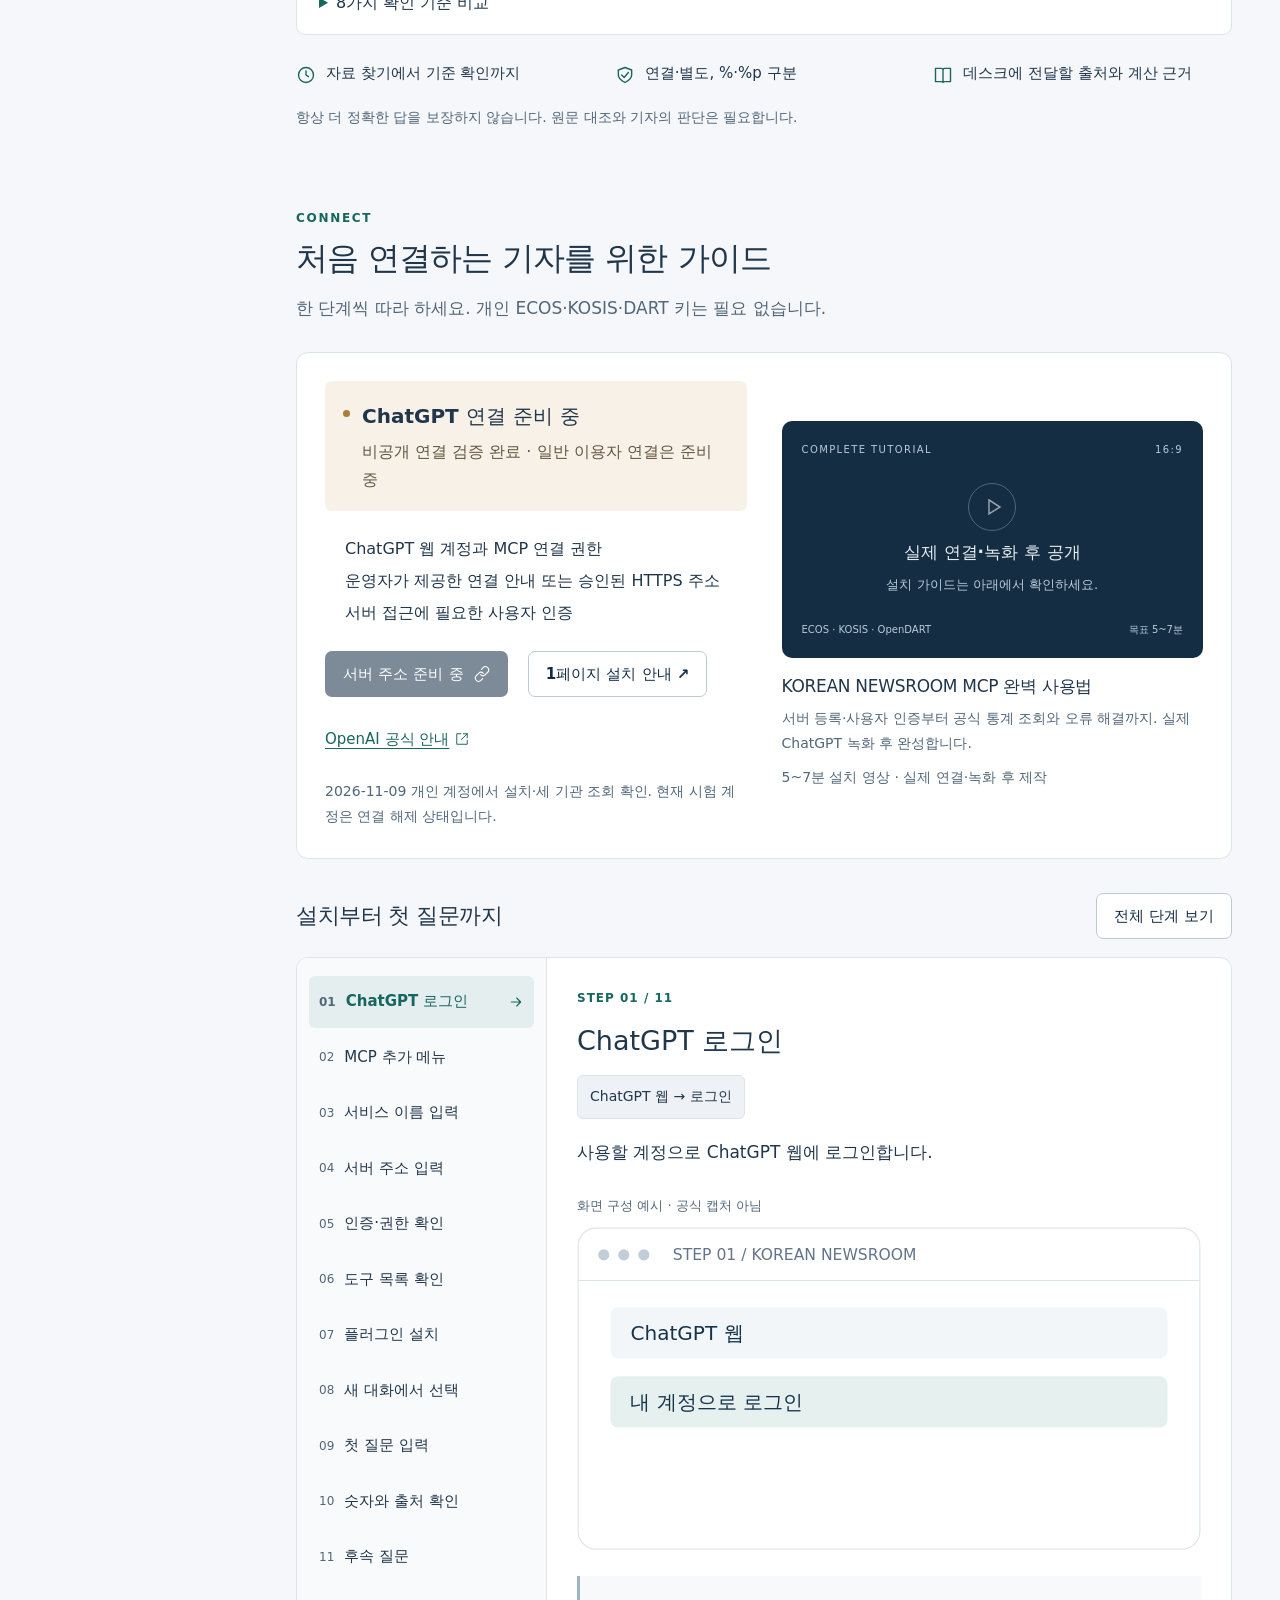
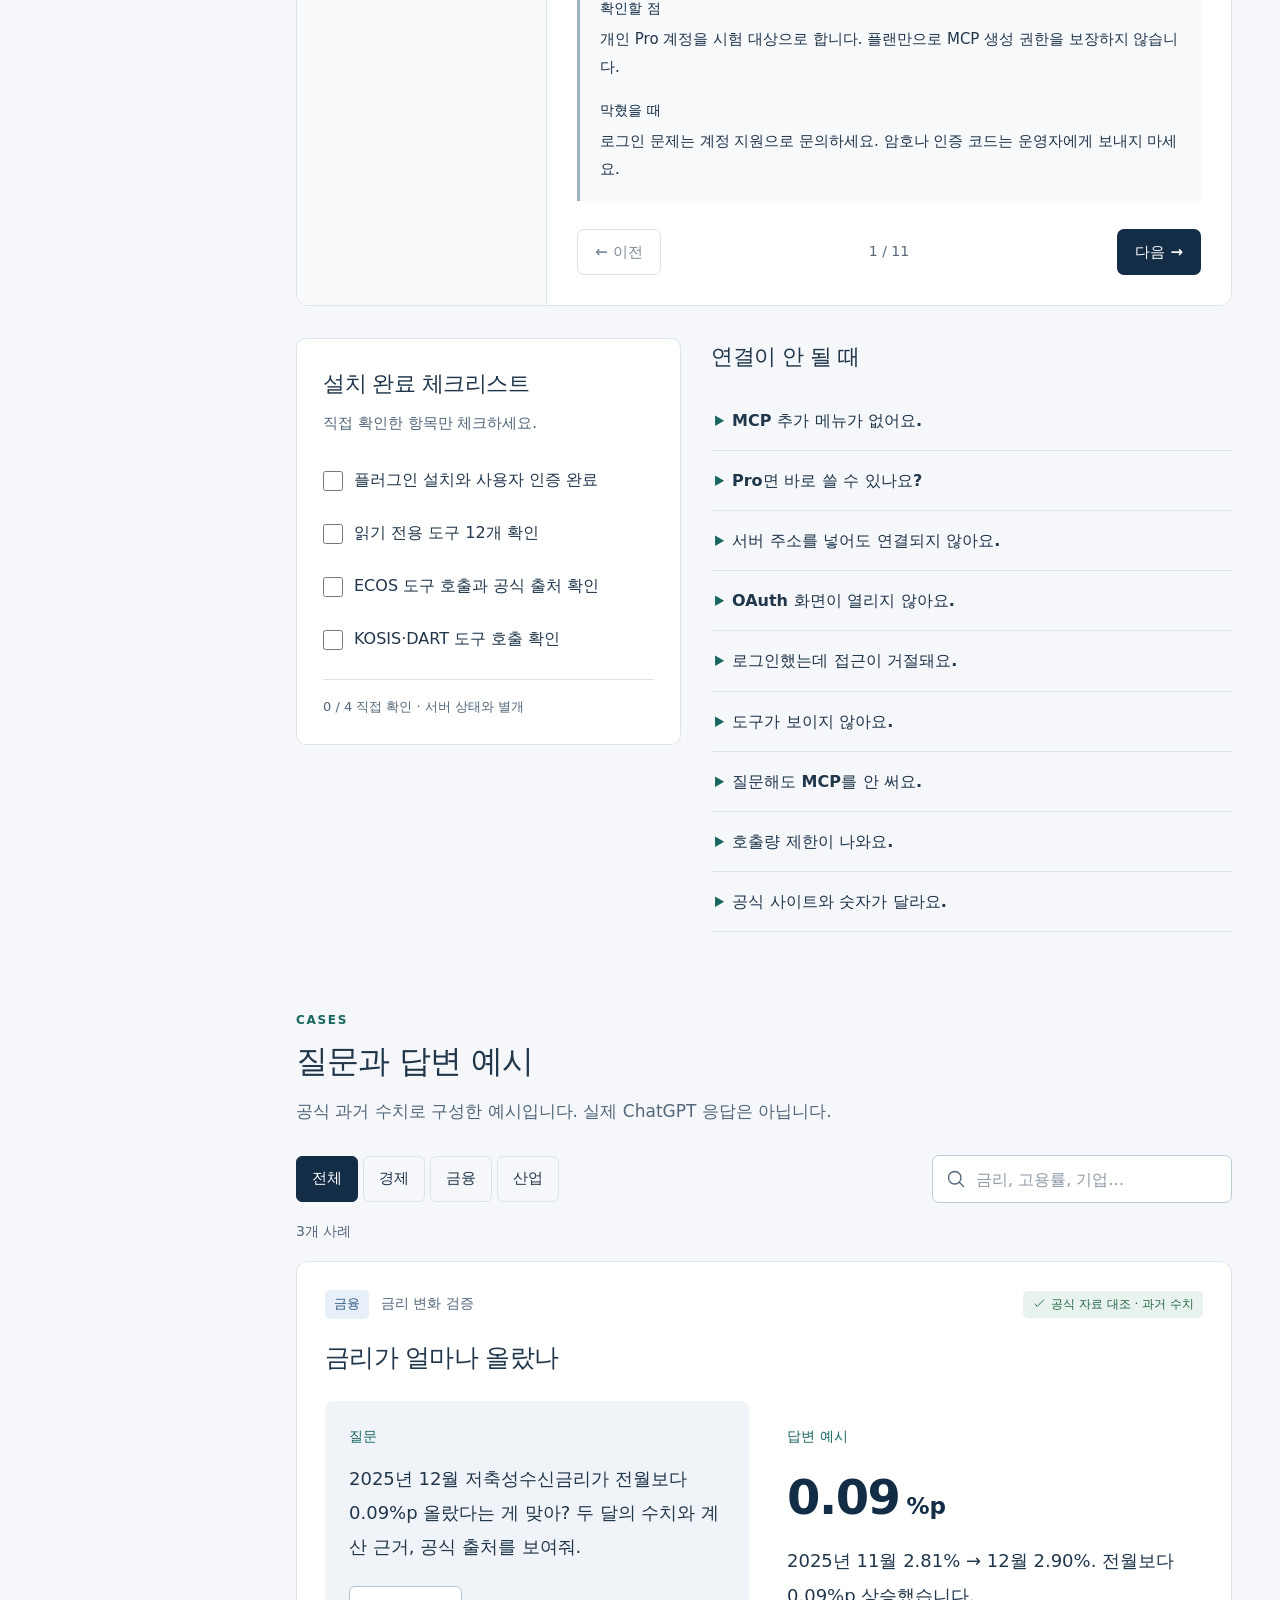
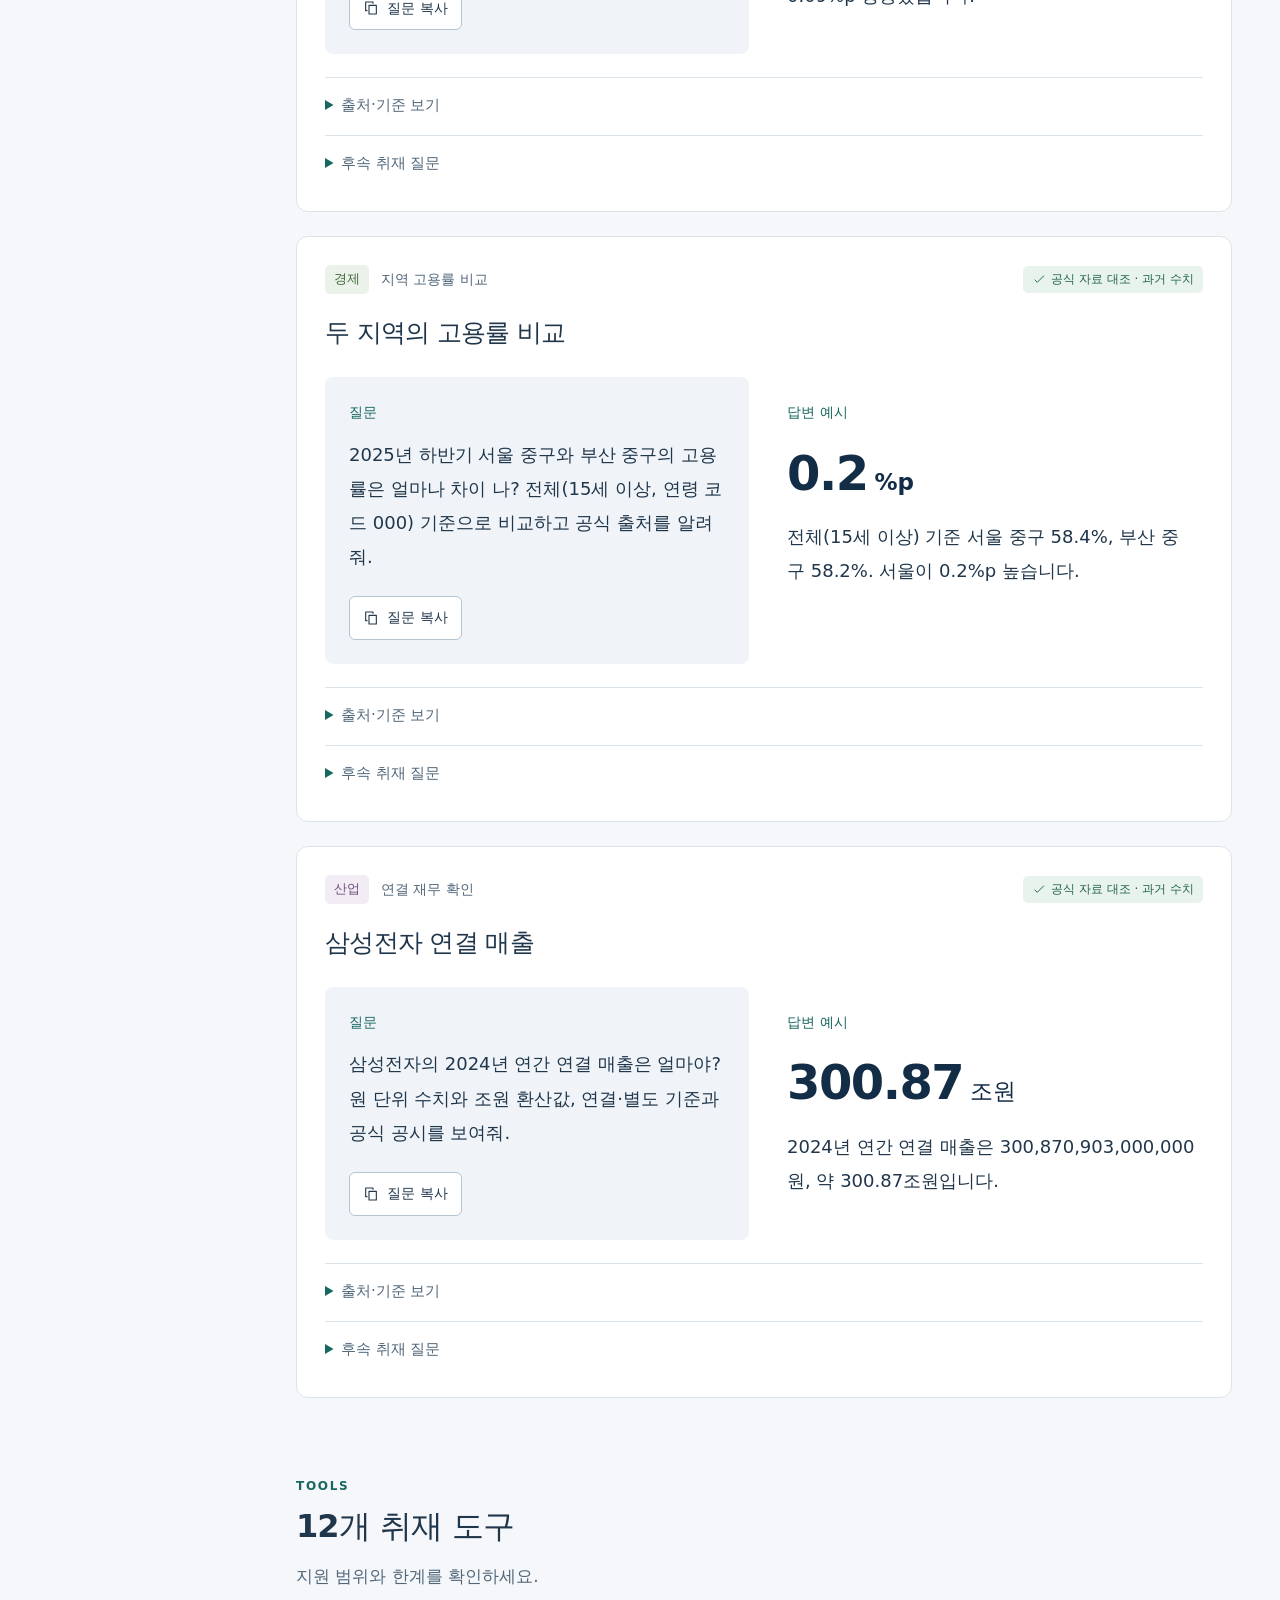
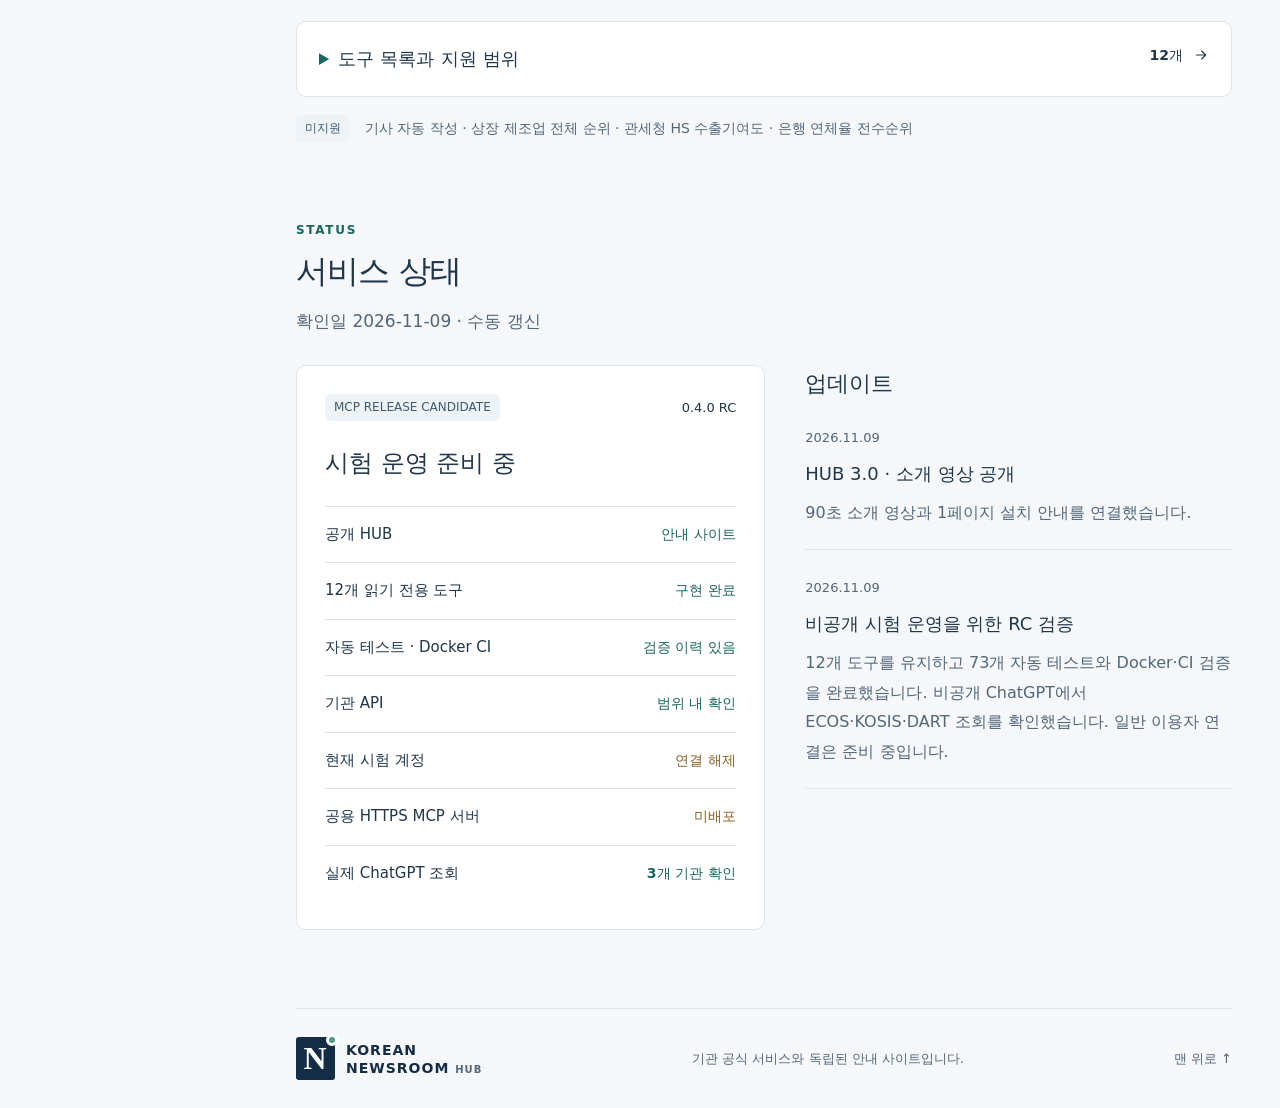
==== commit f54417d4: "Publish introduction video and concise installation guide" ====
--- a/index.html
+++ b/index.html
@@ -7,8 +7,8 @@
     <meta name="description" content="경제부·산업부 기자를 위한 공식 통계·공시 취재 안내. 지원 도구, ChatGPT 연결 방법과 복사해서 쓰는 취재 질문을 확인하세요." />
     <title>KOREAN NEWSROOM HUB — 공식 데이터에서 시작하는 취재</title>
     <link rel="icon" type="image/svg+xml" href="./favicon.svg" />
-    <script type="module" crossorigin src="./assets/index-CnOmCLH-.js"></script>
-    <link rel="stylesheet" crossorigin href="./assets/index-Bxy9nHVz.css">
+    <script type="module" crossorigin src="./assets/index-C2VhA8tY.js"></script>
+    <link rel="stylesheet" crossorigin href="./assets/index-CoBO54Rt.css">
   </head>
   <body><div id="root"></div></body>
 </html>
--- a/assets/index-CoBO54Rt.css
+++ b/assets/index-CoBO54Rt.css
@@ -0,0 +1,2 @@
+/*! tailwindcss v4.3.5 | MIT License | https://tailwindcss.com */
+@layer properties{@supports (((-webkit-hyphens:none)) and (not (margin-trim:block))) or ((-moz-orient:inline) and (not (color:rgb(from red r g b)))){*,:before,:after,::backdrop{--tw-border-style:solid}}}@layer theme{:root,:host{--font-sans:"Pretendard","Noto Sans KR","Malgun Gothic",system-ui,sans-serif;--font-mono:ui-monospace, SFMono-Regular, Menlo, Monaco, Consolas, "Liberation Mono", "Courier New", monospace;--default-font-family:var(--font-sans);--default-mono-font-family:var(--font-mono)}}@layer base{*,:after,:before,::backdrop{box-sizing:border-box;border:0 solid;margin:0;padding:0}::file-selector-button{box-sizing:border-box;border:0 solid;margin:0;padding:0}html,:host{-webkit-text-size-adjust:100%;tab-size:4;line-height:1.5;font-family:var(--default-font-family,-apple-system, BlinkMacSystemFont, "Segoe UI", Roboto, "Helvetica Neue", "Noto Sans", Arial, sans-serif, "Apple Color Emoji", "Segoe UI Emoji", "Segoe UI Symbol", "Noto Color Emoji");font-feature-settings:var(--default-font-feature-settings,normal);font-variation-settings:var(--default-font-variation-settings,normal);-webkit-tap-highlight-color:transparent}hr{height:0;color:inherit;border-top-width:1px}abbr:where([title]){-webkit-text-decoration:underline dotted;text-decoration:underline dotted}h1,h2,h3,h4,h5,h6{font-size:inherit;font-weight:inherit}a{color:inherit;-webkit-text-decoration:inherit;-webkit-text-decoration:inherit;-webkit-text-decoration:inherit;-webkit-text-decoration:inherit;text-decoration:inherit}b,strong{font-weight:bolder}code,kbd,samp,pre{font-family:var(--default-mono-font-family,ui-monospace, SFMono-Regular, Menlo, Monaco, Consolas, "Liberation Mono", "Courier New", monospace);font-feature-settings:var(--default-mono-font-feature-settings,normal);font-variation-settings:var(--default-mono-font-variation-settings,normal);font-size:1em}small{font-size:80%}sub,sup{vertical-align:baseline;font-size:75%;line-height:0;position:relative}sub{bottom:-.25em}sup{top:-.5em}table{text-indent:0;border-color:inherit;border-collapse:collapse}:-moz-focusring:where(:not(iframe)){outline:auto}progress{vertical-align:baseline}summary{display:list-item}ol,ul,menu{list-style:none}img,svg,video,canvas,audio,iframe,embed,object{vertical-align:middle;display:block}img,video{max-width:100%;height:auto}button,input,select,optgroup,textarea{font:inherit;font-feature-settings:inherit;font-variation-settings:inherit;letter-spacing:inherit;color:inherit;opacity:1;background-color:#0000;border-radius:0}::file-selector-button{font:inherit;font-feature-settings:inherit;font-variation-settings:inherit;letter-spacing:inherit;color:inherit;opacity:1;background-color:#0000;border-radius:0}:where(select:is([multiple],[size])) optgroup{font-weight:bolder}:where(select:is([multiple],[size])) optgroup option{padding-inline-start:20px}::file-selector-button{margin-inline-end:4px}::placeholder{opacity:1}@supports (not ((-webkit-appearance:-apple-pay-button))) or (contain-intrinsic-size:1px){::placeholder{color:currentColor}@supports (color:color-mix(in lab, red, red)){::placeholder{color:color-mix(in oklab, currentcolor 50%, transparent)}}}textarea{resize:vertical}::-webkit-search-decoration{-webkit-appearance:none}::-webkit-date-and-time-value{min-height:1lh;text-align:inherit}::-webkit-datetime-edit{display:inline-flex}::-webkit-datetime-edit-fields-wrapper{padding:0}::-webkit-datetime-edit{padding-block:0}::-webkit-datetime-edit-year-field{padding-block:0}::-webkit-datetime-edit-month-field{padding-block:0}::-webkit-datetime-edit-day-field{padding-block:0}::-webkit-datetime-edit-hour-field{padding-block:0}::-webkit-datetime-edit-minute-field{padding-block:0}::-webkit-datetime-edit-second-field{padding-block:0}::-webkit-datetime-edit-millisecond-field{padding-block:0}::-webkit-datetime-edit-meridiem-field{padding-block:0}::-webkit-calendar-picker-indicator{line-height:1}:-moz-ui-invalid{box-shadow:none}button,input:where([type=button],[type=reset],[type=submit]){appearance:button}::file-selector-button{appearance:button}::-webkit-inner-spin-button{height:auto}::-webkit-outer-spin-button{height:auto}[hidden]:where(:not([hidden=until-found])){display:none!important}}@layer components;@layer utilities{.visible{visibility:visible}.sr-only{clip-path:inset(50%);white-space:nowrap;border-width:0;width:1px;height:1px;margin:-1px;padding:0;position:absolute;overflow:hidden}.container{width:100%}@media (width>=40rem){.container{max-width:40rem}}@media (width>=48rem){.container{max-width:48rem}}@media (width>=64rem){.container{max-width:64rem}}@media (width>=80rem){.container{max-width:80rem}}@media (width>=96rem){.container{max-width:96rem}}.grid{display:grid}.border{border-style:var(--tw-border-style);border-width:1px}}:root{font-family:var(--font-sans);--navy:#142d46;--ink:#20364b;--muted:#52677a;--teal:#17665f;--paper:#f5f7fa;--surface:#fff;--line:#dce4eb;--space-1:4px;--space-2:8px;--space-3:12px;--space-4:16px;--space-6:24px;--space-8:32px;--space-12:48px;--radius:12px;--text-sm:14px;--text-base:17px;--text-lg:20px;--title:32px;color:var(--ink);background:var(--paper);font-synthesis:none;scroll-behavior:smooth;scroll-padding-top:30px;font-size:17px;line-height:1.7}*{box-sizing:border-box}body,h1,h2,h3,h4,p{margin:0}button,input,textarea{font:inherit}button,a{-webkit-tap-highlight-color:transparent}button{cursor:pointer;color:inherit}button:disabled{cursor:not-allowed;opacity:.55}a{color:inherit;text-decoration:none}button:focus-visible,a:focus-visible,input:focus-visible,summary:focus-visible,textarea:focus-visible,[tabindex="0"]:focus-visible{outline-offset:4px;outline:3px solid #337fa6}svg{flex-shrink:0}section[id],article[id]{scroll-margin-top:32px}::selection{background:#d7eee8}.sr-only{clip:rect(0,0,0,0);white-space:nowrap;border:0;width:1px;height:1px;margin:-1px;padding:0;position:absolute;overflow:hidden}.skip-link{z-index:100;background:#fff;padding:14px;position:fixed;top:-100px;left:20px}.skip-link:focus{top:10px}.sidebar{border-right:1px solid var(--line);z-index:40;background:#fff;flex-direction:column;width:248px;padding:36px 22px 24px;display:flex;position:fixed;inset:0 auto 0 0}.brand{letter-spacing:1px;white-space:nowrap;color:var(--navy);align-items:center;gap:11px;font-size:14px;font-weight:850;line-height:1.3;display:flex}.brand small{color:var(--muted);font-size:10px}.brand-mark{background:var(--navy);color:#fff;border-radius:3px;place-items:center;width:39px;height:43px;font-family:Georgia,serif;font-size:32px;display:grid;position:relative}.brand-mark span{background:#479d88;border:3px solid #fff;border-radius:50%;width:12px;height:12px;position:absolute;top:-3px;right:-3px}.sidebar-label{letter-spacing:1.4px;color:var(--muted);margin:48px 8px 15px;font-size:11px}.sidebar nav{gap:7px;display:grid}.sidebar nav a{color:var(--muted);border-radius:7px;align-items:center;gap:12px;padding:14px 11px;font-size:15px;display:flex}.sidebar nav a:hover,.sidebar nav a.active{color:var(--navy);background:#eaf0f5}.sidebar nav a.active{font-weight:750}.sidebar-bottom{margin-top:auto;padding:40px 10px 0}.sidebar-bottom p{letter-spacing:-.7px;font-family:Georgia,Malgun Gothic,serif;font-size:23px;font-weight:650;line-height:1.65}.release-label{color:var(--muted);align-items:center;gap:8px;margin-top:25px;font-size:13px;display:flex}.release-label i,.status-dot{background:#ac7e35;border-radius:50%;flex-shrink:0;width:7px;height:7px;display:inline-block}.workspace{margin-left:248px}.topbar{border-bottom:1px solid var(--line);letter-spacing:1.5px;height:76px;color:var(--muted);justify-content:space-between;align-items:center;padding:0 48px;font-size:11px;display:flex}.status-pill{border:1px solid var(--line);letter-spacing:0;background:#fff;border-radius:20px;align-items:center;gap:8px;padding:7px 12px;font-size:13px;display:flex}main{max-width:1480px;margin:auto;padding:38px 48px 0}main>section{margin-bottom:78px}.welcome-row{color:var(--muted);justify-content:space-between;gap:20px;margin-bottom:22px;font-size:13px;display:flex}.eyebrow{letter-spacing:1.7px;color:var(--teal);font-size:12px;font-weight:750}.hero{border:1px solid var(--line);border-radius:var(--radius);background:#fff;grid-template-columns:1.1fr 1fr;align-items:center;gap:36px;padding:40px;display:grid}.hero-kicker{color:var(--teal);margin-bottom:18px;font-size:14px}h1{letter-spacing:-2px;font-size:clamp(34px,3.2vw,52px);font-weight:800;line-height:1.35}h1 em{color:var(--teal);font-style:normal}.hero-copy>p:not(.hero-kicker){color:var(--muted);margin-top:24px;font-size:18px;line-height:1.8}.hero-actions{flex-wrap:wrap;align-items:center;gap:12px;margin-top:28px;display:flex}.button{text-align:center;border:1px solid #0000;border-radius:7px;justify-content:center;align-items:center;gap:10px;min-height:46px;padding:11px 17px;font-size:15px;font-weight:700;line-height:1.5;display:inline-flex}.primary{background:var(--navy);color:#fff}.primary:hover:enabled{background:#254969}.secondary{color:var(--navy);background:#fff;border-color:#bdcbd7}.text-link{color:var(--teal);align-items:center;gap:7px;min-height:44px;font-size:15px;display:inline-flex}.hero-caveat{color:var(--muted);margin-top:18px;font-size:13px;display:block}.video-panel{aspect-ratio:16/9;color:#e6edf2;background:#152d43;border-radius:10px;flex-direction:column;justify-content:space-between;min-width:0;padding:20px;display:flex;position:relative;overflow:hidden}.video-panel iframe{border:0;width:100%;height:100%;position:absolute;inset:0}.video-top,.video-bottom{color:#bacbd9;justify-content:space-between;align-items:center;gap:10px;font-size:10px;display:flex}.video-top{letter-spacing:1.4px}.video-center{text-align:center;flex-direction:column;align-items:center;gap:7px;display:flex}.video-center strong{font-size:17px}.video-center>span{color:#bacbd9;font-size:13px}.play-button{color:#fff;background:0 0;border:1px solid #8094a6;border-radius:50%;place-items:center;width:48px;height:48px;display:grid}.video-bottom>span:first-child{align-items:center;gap:10px;display:flex}.video-bottom i{background:#a9c0ce;border-radius:50%;width:3px;height:3px}.video-note{color:var(--muted);margin-top:10px;font-size:14px}.fact-strip{background:#eaf0f4;border-radius:9px;grid-template-columns:repeat(3,1fr);margin-top:22px;padding:22px 8px;display:grid}.fact-strip>span{color:var(--muted);border-right:1px solid #cbd7df;justify-content:center;align-items:center;gap:12px;font-size:14px;display:flex}.fact-strip>span:last-child{border:0}.fact-strip strong{color:var(--navy);font-size:19px}.section-head{margin-bottom:28px}.section-head h2{letter-spacing:-1px;margin-top:8px;font-size:32px;font-weight:780;line-height:1.4}.section-subtitle{color:var(--muted);word-break:keep-all;max-width:860px;margin-top:12px;font-size:17px;line-height:1.85}.small-badge,.verified-badge,.category-tag{color:#3f5a71;background:#edf3f7;border-radius:5px;align-items:center;gap:5px;padding:4px 9px;font-size:12px;line-height:1.6;display:inline-flex}.verified-badge{color:#226348;background:#e8f3ed}.comparison-panel{border:1px solid var(--line);border-radius:var(--radius);background:#fff;overflow:hidden}.comparison-toolbar{border-bottom:1px solid var(--line);flex-wrap:wrap;justify-content:space-between;align-items:center;gap:16px;padding:22px 26px;display:flex}.filter-tabs{flex-wrap:wrap;gap:5px;display:flex}.filter-tabs button{border:1px solid var(--line);background:0 0;border-radius:6px;min-height:44px;padding:9px 15px;font-size:15px}.filter-tabs button[aria-pressed=true]{background:var(--navy);color:#fff;border-color:var(--navy)}.comparison-question{text-align:center;letter-spacing:-.5px;padding:28px;font-size:23px;font-weight:700}.comparison-columns{border-top:1px solid var(--line);grid-template-columns:1fr 1fr;display:grid}.comparison-columns>div{padding:26px 30px}.comparison-columns .mcp-process{border-left:1px solid var(--line);background:#edf5f3}.comparison-label{font-size:17px;font-weight:750}.comparison-columns ol{margin:18px 0 0;padding-left:24px}.comparison-columns li{padding:8px 0;font-size:17px;line-height:1.8}.comparison-focus{color:var(--teal);background:#e2eee9;align-items:center;gap:10px;padding:19px 28px;font-size:16px;display:flex}.comparison-details{border:1px solid var(--line);background:#fff;border-radius:9px;margin-top:18px;overflow:hidden}.comparison-details summary{cursor:pointer;padding:18px 22px;font-size:16px}.table-scroll{overflow:auto}table{border-collapse:collapse;text-align:left;width:100%;font-size:15px}th,td{border-top:1px solid var(--line);min-width:130px;padding:16px 20px}thead{background:#edf2f6}tbody th{font-weight:650}.value-strip{grid-template-columns:repeat(3,1fr);gap:20px;margin-top:26px;display:grid}.value-strip p{align-items:flex-start;gap:10px;font-size:15px;display:flex}.value-strip svg{color:var(--teal);margin-top:4px}.fine-print{color:var(--muted);margin-top:18px;font-size:14px;line-height:1.8}.connect-overview{border:1px solid var(--line);border-radius:var(--radius);background:#fff;grid-template-columns:1fr 1fr;align-items:center;gap:35px;padding:28px;display:grid}.connection-banner{background:#f7f1e7;border-radius:7px;align-items:flex-start;gap:12px;padding:18px;display:flex}.connection-banner .status-dot{margin-top:11px}.connection-banner strong{font-size:20px}.connection-banner p{color:#645742;margin-top:5px;font-size:16px}.prerequisites{margin:22px 0;padding-left:20px;font-size:16px;line-height:2}.connect-actions{flex-wrap:wrap;align-items:center;gap:20px;display:flex}.official-link,.case-source{color:var(--teal);text-underline-offset:4px;align-items:center;gap:6px;min-height:44px;font-size:15px;text-decoration:underline;display:inline-flex}.tutorial-header{justify-content:space-between;align-items:center;gap:20px;margin:34px 0 18px;display:flex}.tutorial-header h3,.guide-bottom h3{letter-spacing:-.5px;font-size:22px}.tutorial{border:1px solid var(--line);border-radius:var(--radius);background:#fff;grid-template-columns:250px minmax(0,1fr);display:grid;overflow:hidden}.step-nav{border-right:1px solid var(--line);background:#f9fafc;flex-direction:column;gap:4px;padding:18px 12px;display:flex}.step-nav button{text-align:left;background:0 0;border:0;border-radius:6px;align-items:center;gap:10px;min-height:48px;padding:13px 10px;font-size:15px;display:flex}.step-nav button>span{color:var(--muted);font-size:12px}.step-nav button>svg{margin-left:auto}.step-nav button[aria-current=step]{color:var(--teal);background:#e4eeef;font-weight:750}.step-content{min-width:0;padding:30px}.step-counter{letter-spacing:1px;color:var(--teal);font-size:12px;font-weight:750}.step-content h3{margin:9px 0 12px;font-size:27px}.step-content>p{font-size:17px;line-height:1.85}.click-path{border:1px solid var(--line);overflow-wrap:anywhere;background:#eef2f6;border-radius:6px;margin-bottom:18px;padding:8px 12px;display:inline-block;font-size:14px!important}.step-figure{margin:26px 0}.step-figure figcaption{color:var(--muted);margin-bottom:10px;font-size:13px}.step-figure svg{width:100%;height:auto;display:block}.step-advice{background:#f7f9fb;border-left:3px solid #9db4c2;margin-top:22px;padding:17px 20px}.step-advice strong{color:var(--navy);font-size:14px}.step-advice p{margin:4px 0 14px;font-size:15px;line-height:1.85}.step-advice p:last-child{margin-bottom:0}.step-pagination{justify-content:space-between;align-items:center;gap:12px;margin-top:28px;display:flex}.step-pagination>span{color:var(--muted);font-size:14px}.all-steps{grid-template-columns:repeat(3,minmax(0,1fr));gap:14px;padding:0;list-style:none;display:grid}.all-steps button{text-align:left;border:1px solid var(--line);background:#fff;border-radius:8px;width:100%;height:100%;padding:22px}.all-steps button>span{color:var(--teal);margin-bottom:8px;font-size:13px;display:block}.all-steps strong{font-size:18px}.all-steps p{color:var(--muted);overflow-wrap:anywhere;margin-top:8px;font-size:14px}.guide-bottom{grid-template-columns:.85fr 1.15fr;gap:30px;margin-top:32px;display:grid}.checklist{border:1px solid var(--line);background:#fff;border-radius:10px;align-self:start;padding:26px}.checklist>p{color:var(--muted);margin:8px 0 18px;font-size:15px}.checklist label{cursor:pointer;align-items:flex-start;gap:11px;padding:12px 0;font-size:16px;line-height:1.8;display:flex}.checklist input{width:20px;height:20px;accent-color:var(--teal);flex-shrink:0;margin-top:5px}.check-progress{color:var(--muted);border-top:1px solid var(--line);margin-top:14px;padding-top:16px;font-size:13px;display:block}.faq h3{margin-bottom:15px}.faq details{border-bottom:1px solid var(--line)}summary{cursor:pointer}summary::marker{color:var(--teal)}.faq summary{padding:16px 4px;font-size:16px;font-weight:650}.faq p{padding:0 4px 14px;font-size:15px;line-height:1.85}.faq p strong{color:var(--teal);margin-bottom:4px;font-size:13px;display:block}.first-question{background:#edf4f5;border-radius:8px;margin-top:20px;padding:20px}.first-question p{margin-bottom:15px;font-size:17px}.library-controls{justify-content:space-between;align-items:center;gap:20px;display:flex}.search-box{background:#fff;border:1px solid #bdcbd7;border-radius:7px;align-items:center;gap:10px;width:300px;padding:0 13px;display:flex}.search-box input{outline-offset:2px;background:0 0;border:0;width:100%;min-width:0;height:46px;font-size:16px}.search-box svg{color:var(--muted)}.result-count{color:var(--muted);margin:17px 0;font-size:14px}.case-grid{gap:24px;display:grid}.case-card{border:1px solid var(--line);border-radius:var(--radius);background:#fff;padding:28px}.case-label{color:var(--muted);flex-wrap:wrap;align-items:center;gap:12px;font-size:14px;display:flex}.case-label .verified-badge{margin-left:auto}.category-tag{background:#edf0f8;font-size:13px}.tag-경제{color:#42663d;background:#ebf2e9}.tag-금융{color:#315a83;background:#e7eff8}.tag-산업{color:#6d4f7d;background:#f2edf5}.case-card h3{letter-spacing:-.7px;margin:18px 0 22px;font-size:25px}.case-pair{grid-template-columns:1fr 1fr;gap:30px;display:grid}.case-question{background:#f0f4f8;border-radius:8px;flex-direction:column;align-items:flex-start;padding:24px;display:flex}.case-question>strong,.case-answer>strong{color:var(--teal);font-size:14px}.case-question p,.case-answer p{overflow-wrap:anywhere;margin-top:13px;font-size:18px;line-height:1.9}.copy-button{background:#fff;border:1px solid #b4c4d1;border-radius:6px;justify-content:center;align-items:center;gap:8px;min-height:44px;margin-top:18px;padding:9px 13px;font-size:14px;font-weight:650;display:inline-flex}.case-question .copy-button{align-self:flex-start;margin-top:auto}.case-question p{margin-bottom:22px}.case-answer{padding:20px 8px}.case-number{color:var(--navy);letter-spacing:-1.5px;margin:16px 0;font-size:48px;font-weight:800;line-height:1.3}.case-number>span{letter-spacing:0;margin-left:7px;font-size:23px}.case-details{border-top:1px solid var(--line);margin-top:23px;padding-top:15px}.case-details summary{color:var(--muted);min-height:32px;font-size:15px}.case-details dl{grid-template-columns:110px minmax(0,1fr);gap:12px;margin:20px 0 10px;font-size:15px;display:grid}.case-details dt{color:var(--muted)}.case-details dd{overflow-wrap:anywhere;margin:0}.case-note,.followup>p{margin-top:15px;font-size:16px;line-height:1.9}.case-note strong{color:var(--teal);margin-bottom:6px;font-size:14px;display:block}.followup{margin-top:10px}.empty-state{text-align:center;background:#fff;border:1px dashed #b2c2ce;border-radius:10px;padding:45px 20px}.empty-state p{margin:10px 0 22px;font-size:16px}.tools-catalog{border:1px solid var(--line);background:#fff;border-radius:10px;overflow:hidden}.tools-catalog>summary{padding:22px;font-size:18px;font-weight:700}.tools-catalog>summary>span{float:right;align-items:center;gap:10px;font-size:14px;display:inline-flex}.tools-grid{grid-template-columns:1fr 1fr;display:grid}.tools-grid article{border-top:1px solid var(--line);align-items:flex-start;gap:16px;padding:26px;display:flex}.tools-grid article:nth-child(odd){border-right:1px solid var(--line)}.tool-index{color:var(--teal);padding-top:3px;font-size:13px}.tools-grid h3{margin-bottom:8px;font-size:18px}.tools-grid p{color:var(--muted);font-size:16px;line-height:1.85}.tools-grid code{color:var(--muted);overflow-wrap:anywhere;margin-top:10px;font-size:12px;display:block}.unsupported{align-items:flex-start;gap:15px;margin-top:18px;display:flex}.unsupported p{color:var(--muted);font-size:14px;line-height:1.9}.status-layout{grid-template-columns:1.1fr 1fr;gap:40px;display:grid}.service-card{border:1px solid var(--line);background:#fff;border-radius:10px;padding:28px}.service-card-top{flex-wrap:wrap;justify-content:space-between;align-items:center;gap:15px;font-size:13px;display:flex}.service-card h3{margin:22px 0;font-size:24px}.service-card ul{margin:0;padding:0;list-style:none}.service-card li{border-top:1px solid var(--line);justify-content:space-between;align-items:center;gap:20px;padding:15px 0;font-size:15px;display:flex}.service-card strong{color:var(--teal);white-space:nowrap;font-size:14px}.service-card .state-wait{color:#886022}.updates h3{margin-bottom:20px;font-size:22px}.updates article{border-bottom:1px solid var(--line);margin-bottom:22px;padding:0 0 22px}.updates time{color:var(--muted);font-size:13px}.updates h4{margin:8px 0;font-size:18px}.updates article p{color:var(--muted);font-size:16px;line-height:1.85}footer{border-top:1px solid var(--line);justify-content:space-between;align-items:center;gap:25px;padding:28px 0;display:flex}footer p,footer>a:last-child{color:var(--muted);font-size:13px}.mobile-header,.menu-backdrop{display:none}.toast{z-index:80;background:var(--navy);color:#fff;white-space:nowrap;border-radius:8px;align-items:center;gap:10px;padding:13px 22px;font-size:16px;display:none;position:fixed;bottom:28px;left:calc(50% + 124px);transform:translate(-50%);box-shadow:0 6px 24px #142d4622}.toast.visible{display:flex}.copy-dialog{border:1px solid var(--line);width:calc(100% - 32px);max-width:600px;color:var(--ink);border-radius:12px;padding:28px}.copy-dialog::backdrop{background:#102a4580}.copy-dialog h2{font-size:23px}.copy-dialog p{margin:12px 0;font-size:16px}.copy-dialog textarea{border:1px solid #a5b9c8;border-radius:6px;width:100%;min-height:190px;margin-bottom:20px;padding:14px;font-size:17px;line-height:1.85}.mobile-only{display:none}@media (width<=1200px){.sidebar{width:220px;padding-left:16px;padding-right:16px}.sidebar nav a{font-size:14px}.workspace{margin-left:220px}.topbar{padding:0 30px}main{padding:30px 30px 0}.hero{grid-template-columns:1fr;gap:30px;padding:32px}.hero .video-panel{justify-self:start;width:100%;max-width:640px}.hero-copy h1 br:last-child{display:none}.tutorial{grid-template-columns:220px minmax(0,1fr)}.step-content{padding:24px}.case-pair{gap:22px}.connect-overview,.guide-bottom{gap:24px}.toast{left:calc(50% + 110px)}}@media (width<=950px){.connect-overview{grid-template-columns:1fr}.connect-overview>.video-panel{max-width:600px}.guide-bottom,.case-pair{grid-template-columns:1fr}.case-question .copy-button{margin-top:8px}.comparison-columns{grid-template-columns:1fr}.comparison-columns .mcp-process{border-left:0;border-top:1px solid var(--line)}.value-strip{grid-template-columns:1fr;gap:12px}.status-layout{grid-template-columns:1fr;gap:26px}.fact-strip>span{flex-direction:column;gap:2px}.all-steps{grid-template-columns:1fr 1fr}.tutorial{grid-template-columns:1fr}.step-nav{border-right:0;border-bottom:1px solid var(--line);grid-template-columns:1fr 1fr;gap:4px;display:grid}.step-nav button>svg{display:none}.tools-grid{grid-template-columns:1fr}.tools-grid article:nth-child(odd){border-right:0}.library-controls{flex-wrap:wrap}.search-box{width:100%}}@media (width<=760px){:root{scroll-padding-top:90px}.mobile-header{border-bottom:1px solid var(--line);z-index:60;background:#fff;justify-content:space-between;align-items:center;height:72px;padding:0 20px;display:flex;position:sticky;top:0}.mobile-header .brand{font-size:12px}.mobile-header .brand-mark{width:32px;height:35px;font-size:27px}.icon-button{border:1px solid var(--line);background:#fff;border-radius:7px;place-items:center;min-width:44px;min-height:44px;display:grid}.sidebar{visibility:hidden;width:270px;padding:24px 20px;top:72px;overflow:auto;transform:translate(-100%)}.sidebar.open{visibility:visible;transform:translate(0)}.sidebar>.brand{display:none}.sidebar-label{margin:0 10px 20px}.sidebar nav a{font-size:16px}.sidebar-bottom{padding-top:28px}.menu-backdrop{z-index:35;background:#142d4670;border:0;display:block;position:fixed;inset:72px 0 0}.workspace{margin-left:0}.topbar{height:54px;padding:0 20px}.topbar>span{letter-spacing:.6px;font-size:9px}.status-pill{padding:5px 9px;font-size:12px}main{padding:26px 20px 0}main>section{margin-bottom:54px}section[id],article[id]{scroll-margin-top:90px}.welcome-row>span:last-child{display:none}.eyebrow{font-size:11px}.hero{gap:28px;padding:26px 22px}h1{letter-spacing:-1.5px;font-size:35px}.hero-copy h1 br:last-child{display:block}.hero-kicker{font-size:13px}.hero-copy>p:not(.hero-kicker){font-size:17px}.hero-actions{gap:10px}.hero-actions .button,.text-link{font-size:14px}.hero-caveat{font-size:13px;line-height:1.8}.video-panel{padding:16px}.video-top,.video-bottom{font-size:9px}.video-center strong{font-size:16px}.video-center>span{font-size:12px}.play-button{width:42px;height:42px}.fact-strip{padding:19px 4px}.fact-strip>span{font-size:12px}.fact-strip strong{font-size:16px}.section-head h2{font-size:27px}.section-subtitle{font-size:17px}.comparison-toolbar{padding:19px}.comparison-question{padding:22px;font-size:20px}.comparison-columns>div{padding:23px}.comparison-focus{padding:18px 22px;font-size:15px}.comparison-columns li{font-size:16px}.comparison-details summary{font-size:15px}th,td{padding:14px 16px;font-size:14px}.connect-overview{padding:20px}.connection-banner{padding:17px 14px}.connection-banner strong{font-size:19px}.connection-banner p{font-size:16px}.tutorial-header{align-items:flex-start;gap:12px}.tutorial-header h3{font-size:20px}.tutorial-header .button{padding:10px 12px;font-size:13px}.step-nav{grid-template-columns:1fr 1fr;gap:3px;padding:10px;display:grid}.step-nav button{gap:7px;min-height:44px;padding:10px 7px;font-size:13px}.step-nav button>span{font-size:11px}.step-content{padding:22px 18px}.step-content h3{font-size:24px}.step-figure{margin:22px 0}.step-advice{padding:15px}.step-advice p{font-size:15px}.step-pagination .button{font-size:14px}.all-steps{grid-template-columns:1fr}.checklist{padding:22px}.library-controls{gap:15px}.filter-tabs button{padding:9px 13px;font-size:14px}.case-card{padding:22px 18px}.case-label{gap:8px;font-size:13px}.case-label .verified-badge{margin-left:0;font-size:11px}.case-card h3{font-size:23px}.case-question{padding:20px}.case-question p,.case-answer p{font-size:17px}.case-answer{padding:12px 3px}.case-number{font-size:46px}.case-details dl{grid-template-columns:85px minmax(0,1fr);gap:10px;font-size:14px}.case-note,.followup>p{font-size:16px}.tools-catalog>summary{padding:19px;font-size:16px}.tools-grid article{padding:22px 18px}.tools-grid code{font-size:12px}.unsupported{flex-direction:column;gap:8px}.service-card{padding:22px}.service-card li{flex-wrap:wrap;gap:10px;font-size:14px}.service-card strong{font-size:13px}.service-card h3{font-size:23px}.service-card-top{font-size:12px}.updates article p{font-size:16px}footer{flex-wrap:wrap;gap:18px}footer p{order:3;width:100%;font-size:13px}.toast{bottom:20px;left:50%}.copy-dialog{padding:22px}.guide-bottom h3{font-size:21px}}@media (width<=360px){main{padding-left:14px;padding-right:14px}.hero{padding:23px 18px}h1{letter-spacing:-1.6px;font-size:31px}.topbar{padding:0 14px}.topbar>span{font-size:8px}.status-pill{font-size:11px}.hero-actions .button{padding:11px 12px}.fact-strip strong{font-size:14px}.fact-strip>span{font-size:11px}.filter-tabs{gap:4px}.filter-tabs button{padding:9px 12px}.connection-banner strong,.tutorial-header h3{font-size:18px}.step-nav button{font-size:12px}.step-nav button>span{font-size:10px}.video-top{font-size:8px}.video-bottom>span:first-child{gap:7px}}@media (prefers-reduced-motion:reduce){:root{scroll-behavior:auto}*,:before,:after{scroll-behavior:auto!important;transition:none!important;animation:none!important}}.video-block{width:100%;min-width:0}.video-description{margin-top:14px}.video-description h3{letter-spacing:-.3px;font-size:17px;line-height:1.7}.video-description p{color:var(--muted);margin-top:5px;font-size:14px;line-height:1.8}.video-description .official-link{font-size:14px}.video-player-mount{position:absolute;inset:0}.video-player-mount>div,.video-player-mount iframe{border:0;width:100%;height:100%}.video-loading{background:var(--navy);pointer-events:none;place-items:center;font-size:16px;display:grid;position:absolute;inset:0}.video-error{background:var(--navy);text-align:center;flex-direction:column;justify-content:center;align-items:center;gap:12px;padding:22px;display:flex;position:absolute;inset:0}.video-error p{color:#dce6ee;font-size:14px}.video-error strong{font-size:18px}@media (width<=760px){.video-description h3{font-size:16px}.video-description p{font-size:14px}.video-error{gap:8px;padding:15px}.video-error p{font-size:12px}.video-error strong{font-size:15px}.video-error .button{font-size:13px}}.native-video{aspect-ratio:16/9;object-fit:contain;background:#142d46;border-radius:12px;width:100%;display:block}.video-description a{margin-top:8px;display:inline-block}@property --tw-border-style{syntax:"*";inherits:false;initial-value:solid}
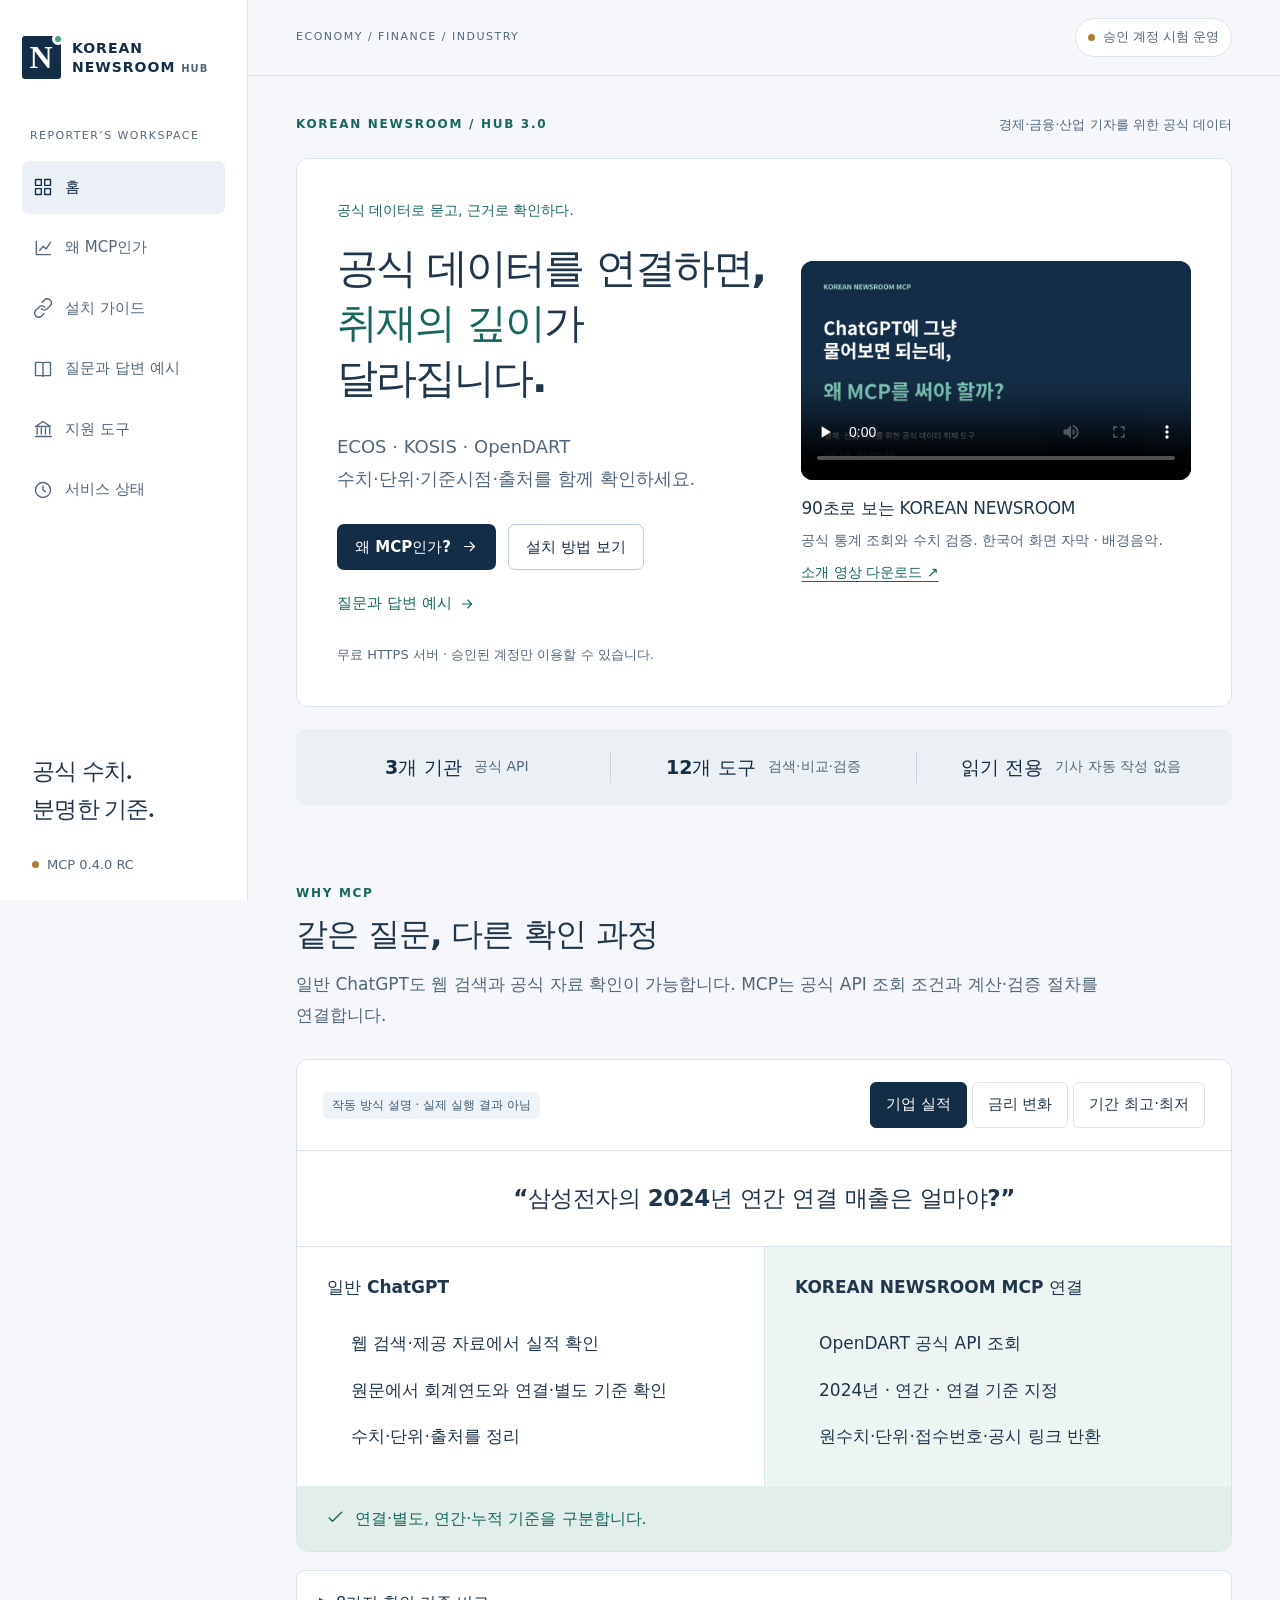
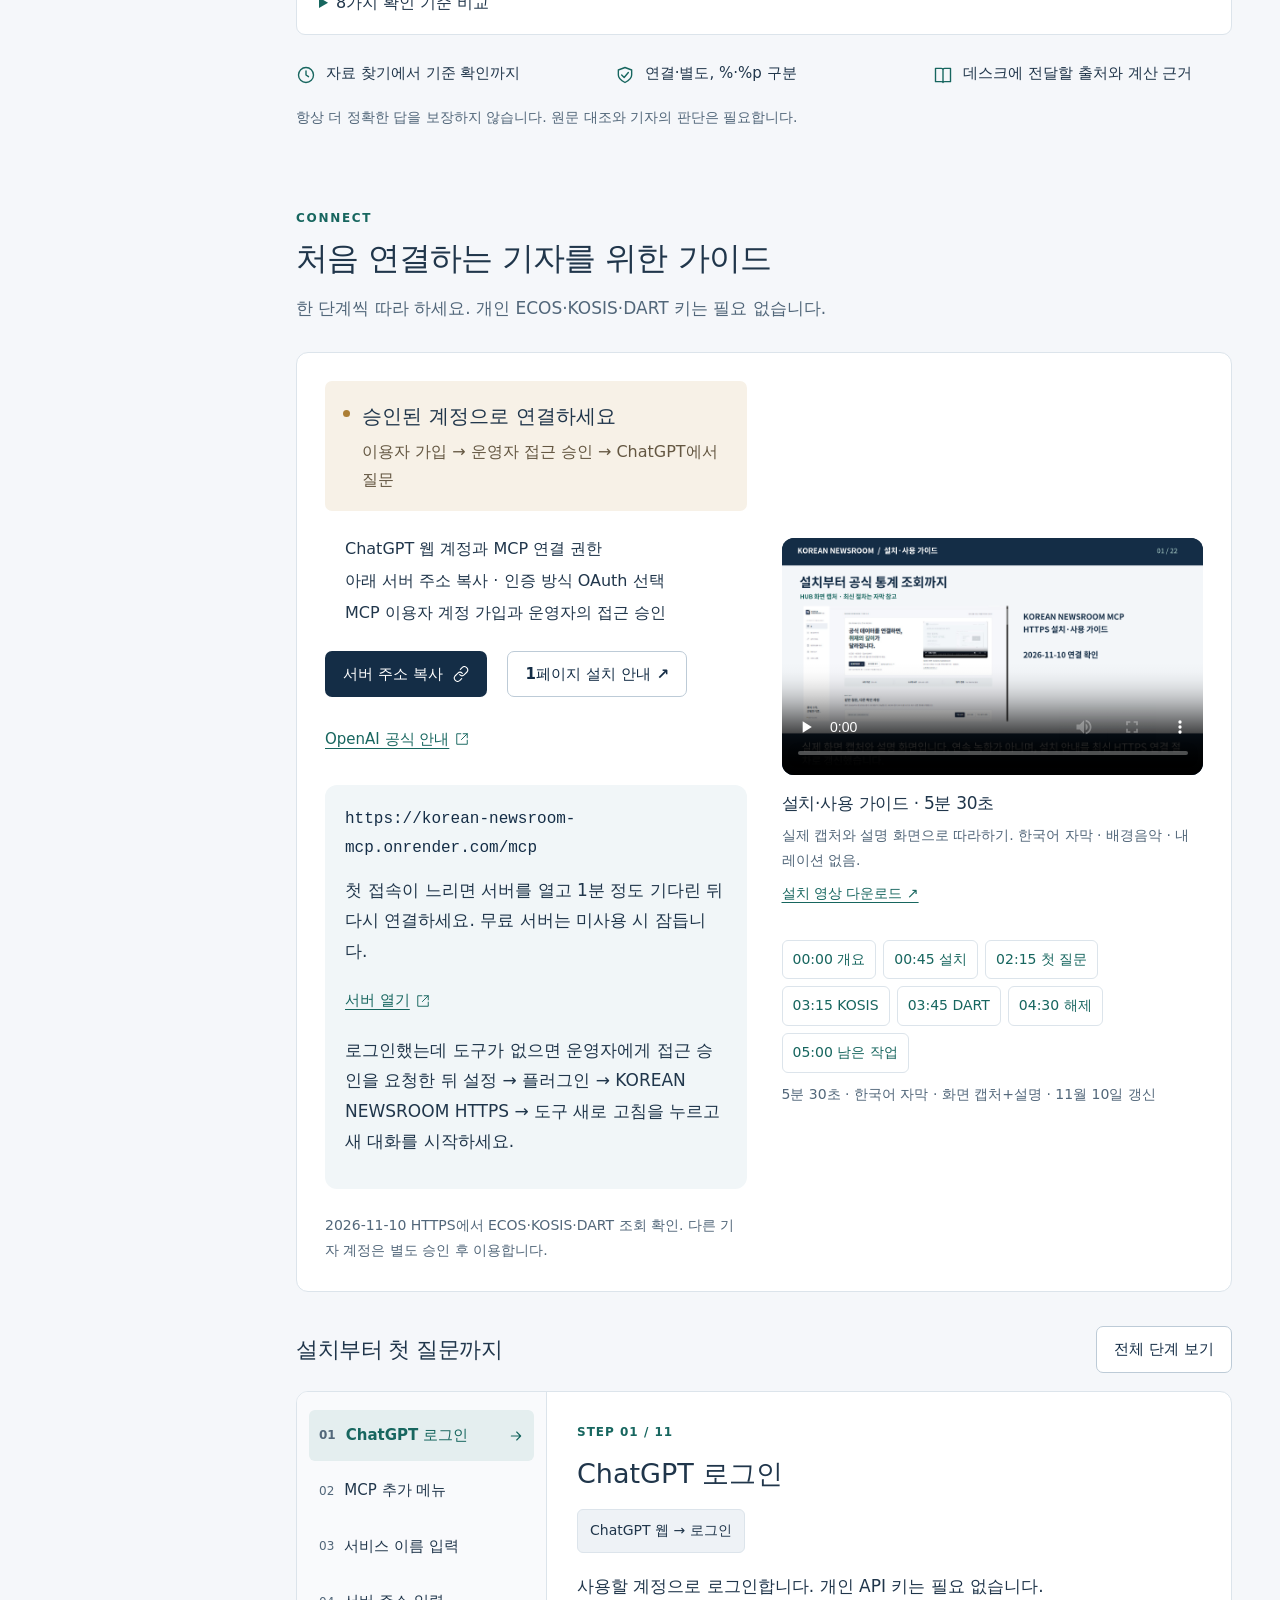
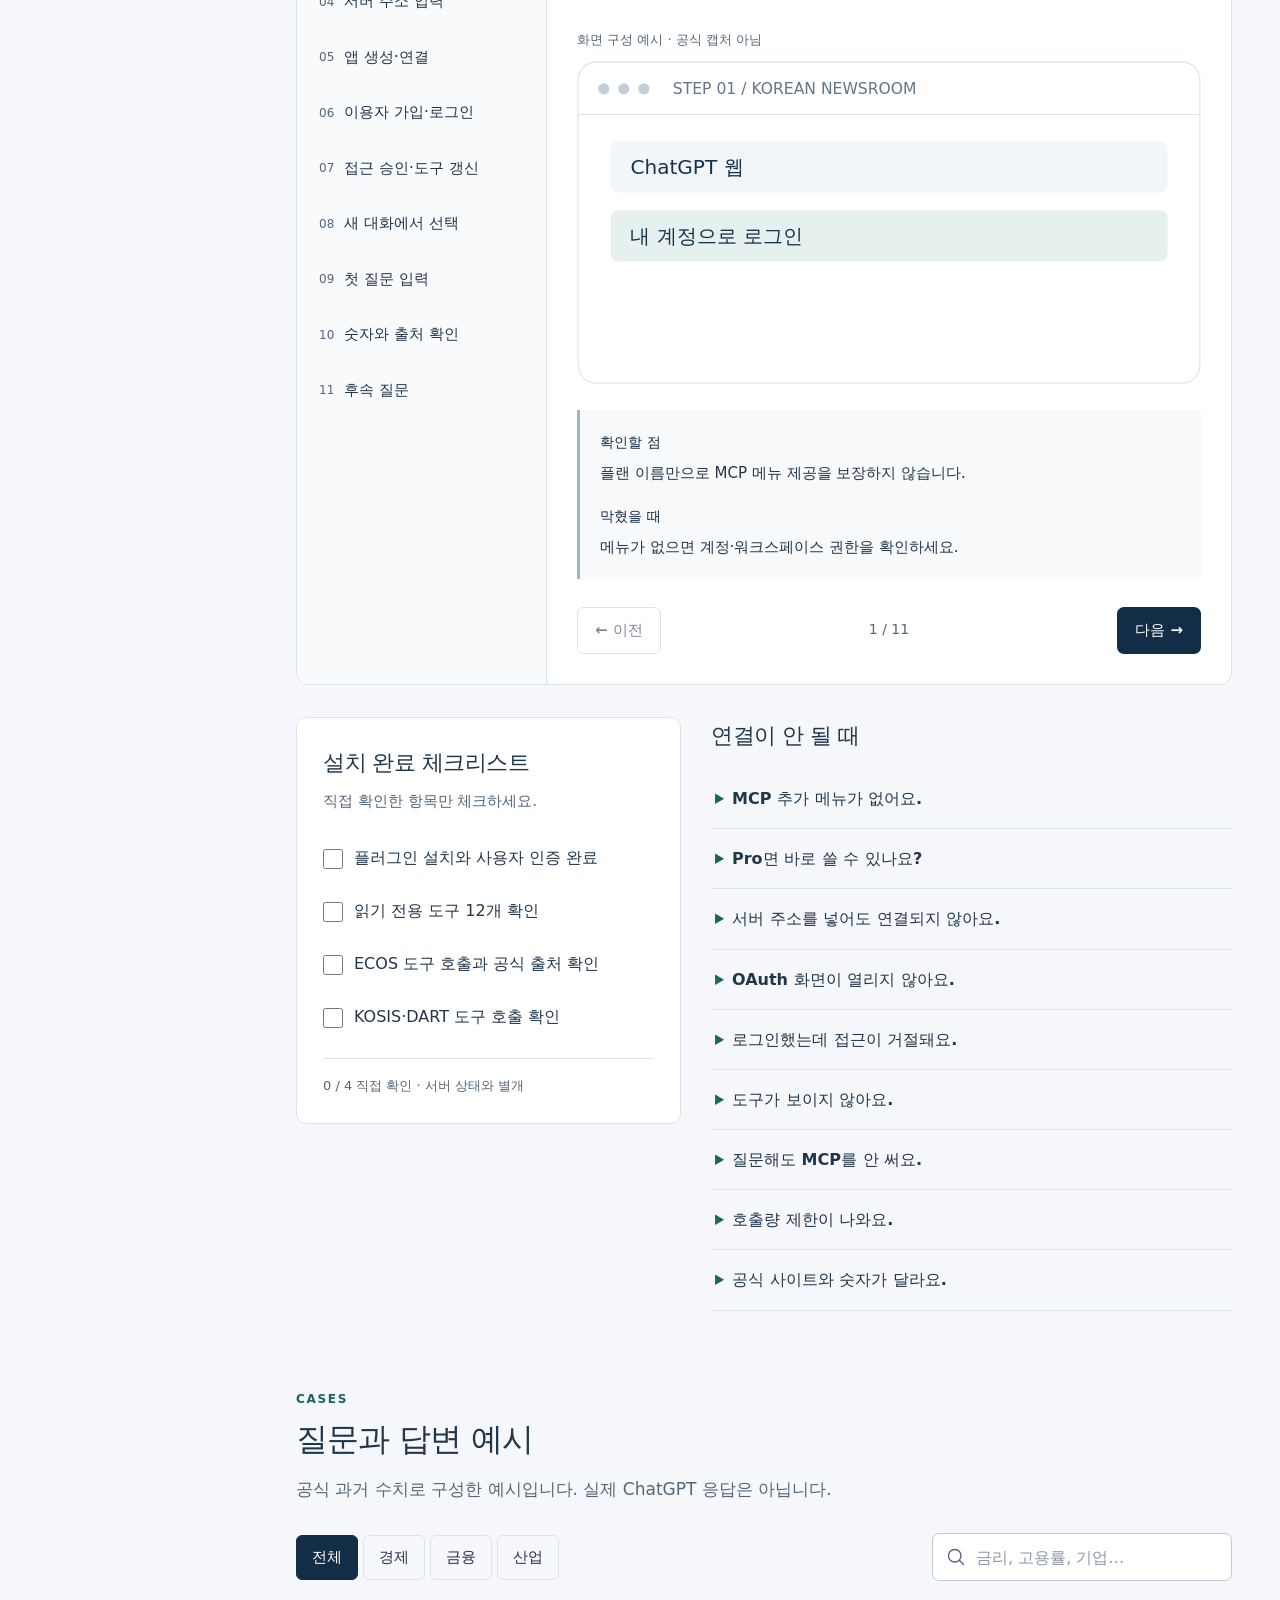
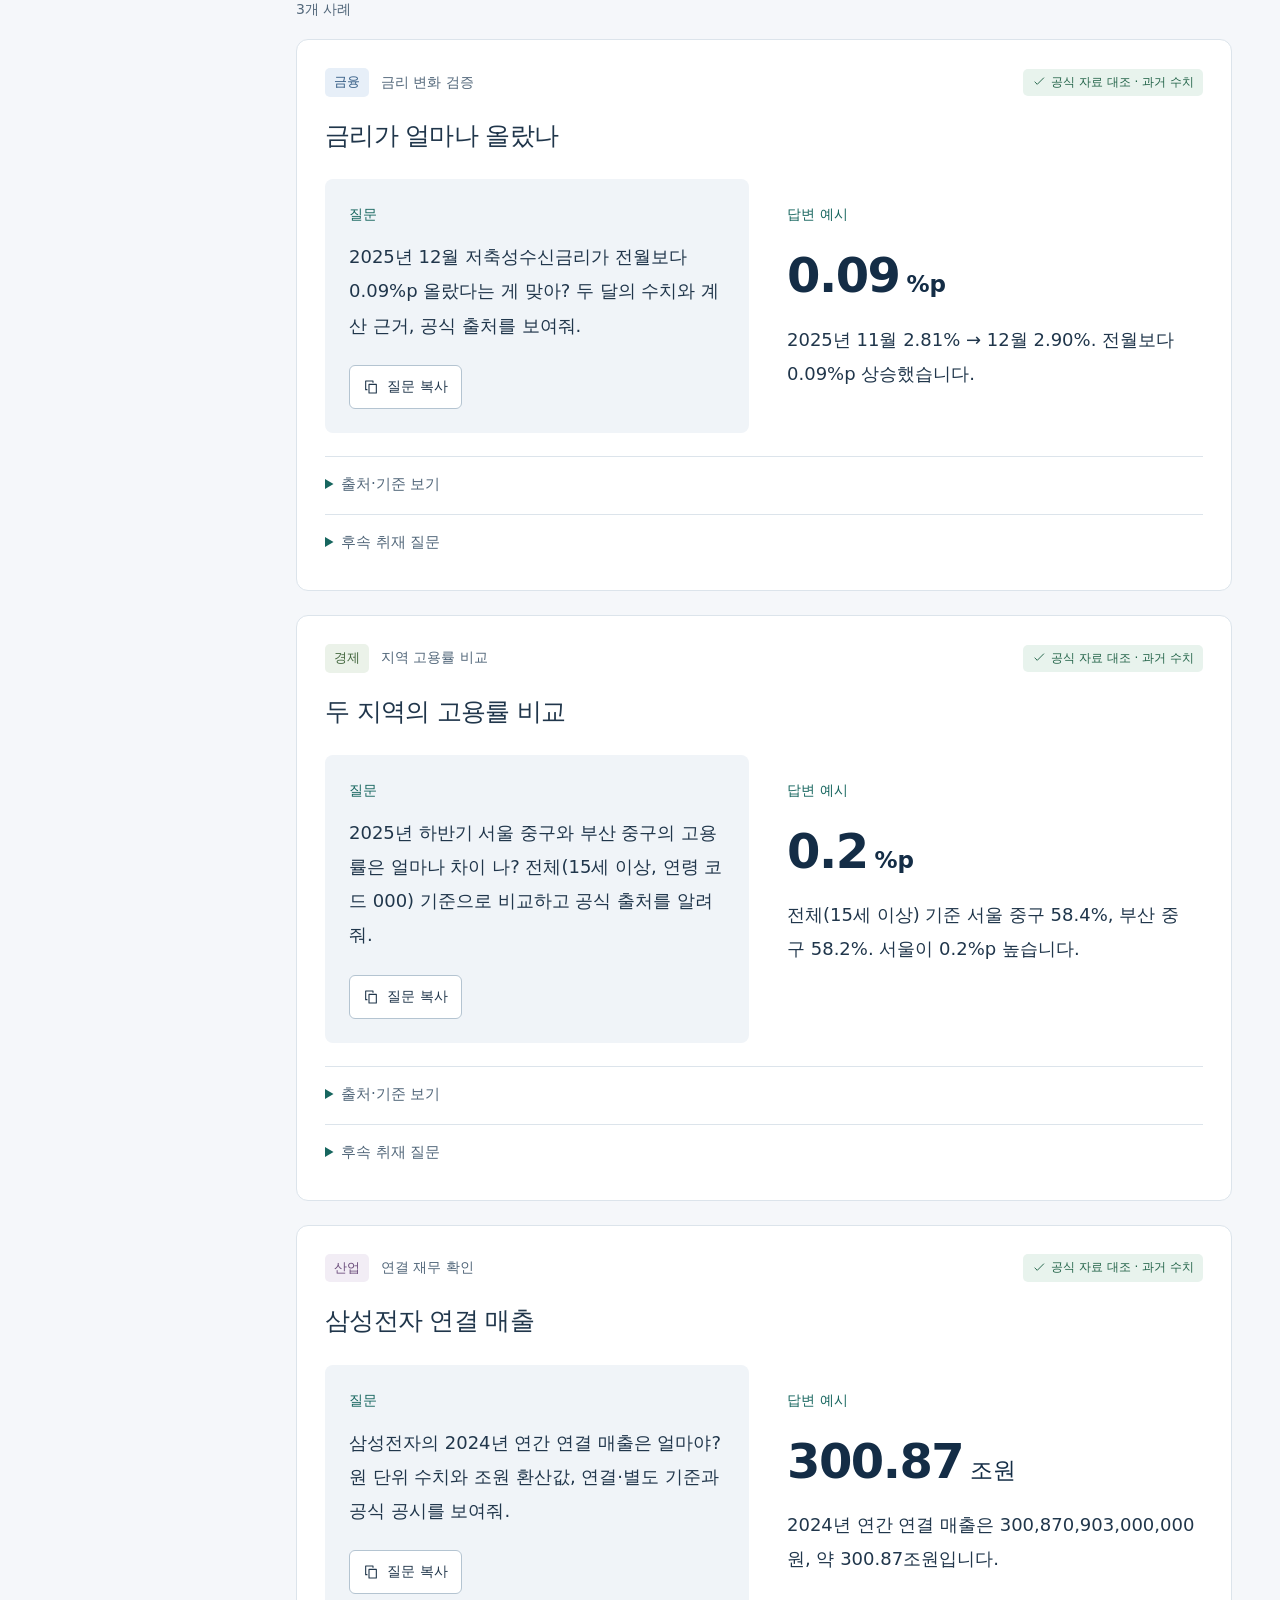
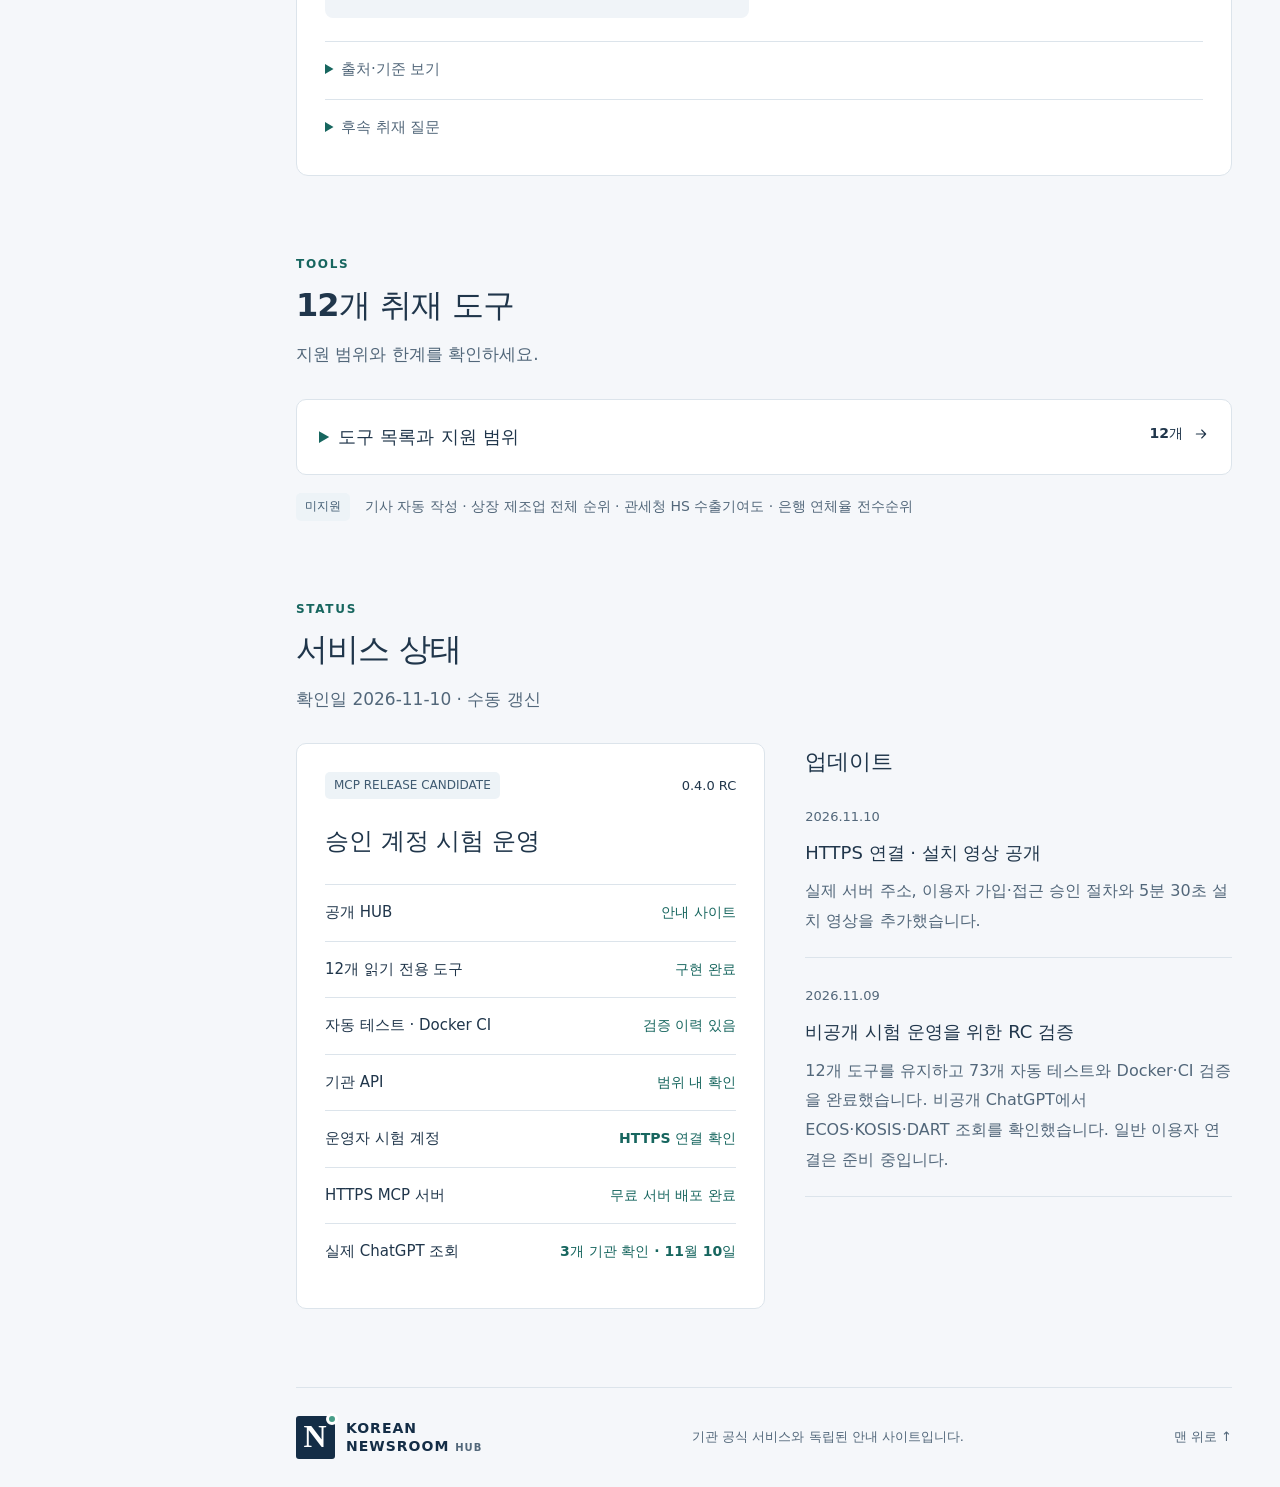
==== commit 3f4a9e67: "Publish screenshot-based installation tutorial with chapter navigation" ====
--- a/index.html
+++ b/index.html
@@ -7,8 +7,8 @@
     <meta name="description" content="경제부·산업부 기자를 위한 공식 통계·공시 취재 안내. 지원 도구, ChatGPT 연결 방법과 복사해서 쓰는 취재 질문을 확인하세요." />
     <title>KOREAN NEWSROOM HUB — 공식 데이터에서 시작하는 취재</title>
     <link rel="icon" type="image/svg+xml" href="./favicon.svg" />
-    <script type="module" crossorigin src="./assets/index-C2VhA8tY.js"></script>
-    <link rel="stylesheet" crossorigin href="./assets/index-CoBO54Rt.css">
+    <script type="module" crossorigin src="./assets/index-7rUpwbIa.js"></script>
+    <link rel="stylesheet" crossorigin href="./assets/index-BHN2cN-0.css">
   </head>
   <body><div id="root"></div></body>
 </html>
--- a/assets/index-BHN2cN-0.css
+++ b/assets/index-BHN2cN-0.css
@@ -0,0 +1,2 @@
+/*! tailwindcss v4.3.5 | MIT License | https://tailwindcss.com */
+@layer properties{@supports (((-webkit-hyphens:none)) and (not (margin-trim:block))) or ((-moz-orient:inline) and (not (color:rgb(from red r g b)))){*,:before,:after,::backdrop{--tw-border-style:solid}}}@layer theme{:root,:host{--font-sans:"Pretendard","Noto Sans KR","Malgun Gothic",system-ui,sans-serif;--font-mono:ui-monospace, SFMono-Regular, Menlo, Monaco, Consolas, "Liberation Mono", "Courier New", monospace;--default-font-family:var(--font-sans);--default-mono-font-family:var(--font-mono)}}@layer base{*,:after,:before,::backdrop{box-sizing:border-box;border:0 solid;margin:0;padding:0}::file-selector-button{box-sizing:border-box;border:0 solid;margin:0;padding:0}html,:host{-webkit-text-size-adjust:100%;tab-size:4;line-height:1.5;font-family:var(--default-font-family,-apple-system, BlinkMacSystemFont, "Segoe UI", Roboto, "Helvetica Neue", "Noto Sans", Arial, sans-serif, "Apple Color Emoji", "Segoe UI Emoji", "Segoe UI Symbol", "Noto Color Emoji");font-feature-settings:var(--default-font-feature-settings,normal);font-variation-settings:var(--default-font-variation-settings,normal);-webkit-tap-highlight-color:transparent}hr{height:0;color:inherit;border-top-width:1px}abbr:where([title]){-webkit-text-decoration:underline dotted;text-decoration:underline dotted}h1,h2,h3,h4,h5,h6{font-size:inherit;font-weight:inherit}a{color:inherit;-webkit-text-decoration:inherit;-webkit-text-decoration:inherit;-webkit-text-decoration:inherit;-webkit-text-decoration:inherit;text-decoration:inherit}b,strong{font-weight:bolder}code,kbd,samp,pre{font-family:var(--default-mono-font-family,ui-monospace, SFMono-Regular, Menlo, Monaco, Consolas, "Liberation Mono", "Courier New", monospace);font-feature-settings:var(--default-mono-font-feature-settings,normal);font-variation-settings:var(--default-mono-font-variation-settings,normal);font-size:1em}small{font-size:80%}sub,sup{vertical-align:baseline;font-size:75%;line-height:0;position:relative}sub{bottom:-.25em}sup{top:-.5em}table{text-indent:0;border-color:inherit;border-collapse:collapse}:-moz-focusring:where(:not(iframe)){outline:auto}progress{vertical-align:baseline}summary{display:list-item}ol,ul,menu{list-style:none}img,svg,video,canvas,audio,iframe,embed,object{vertical-align:middle;display:block}img,video{max-width:100%;height:auto}button,input,select,optgroup,textarea{font:inherit;font-feature-settings:inherit;font-variation-settings:inherit;letter-spacing:inherit;color:inherit;opacity:1;background-color:#0000;border-radius:0}::file-selector-button{font:inherit;font-feature-settings:inherit;font-variation-settings:inherit;letter-spacing:inherit;color:inherit;opacity:1;background-color:#0000;border-radius:0}:where(select:is([multiple],[size])) optgroup{font-weight:bolder}:where(select:is([multiple],[size])) optgroup option{padding-inline-start:20px}::file-selector-button{margin-inline-end:4px}::placeholder{opacity:1}@supports (not ((-webkit-appearance:-apple-pay-button))) or (contain-intrinsic-size:1px){::placeholder{color:currentColor}@supports (color:color-mix(in lab, red, red)){::placeholder{color:color-mix(in oklab, currentcolor 50%, transparent)}}}textarea{resize:vertical}::-webkit-search-decoration{-webkit-appearance:none}::-webkit-date-and-time-value{min-height:1lh;text-align:inherit}::-webkit-datetime-edit{display:inline-flex}::-webkit-datetime-edit-fields-wrapper{padding:0}::-webkit-datetime-edit{padding-block:0}::-webkit-datetime-edit-year-field{padding-block:0}::-webkit-datetime-edit-month-field{padding-block:0}::-webkit-datetime-edit-day-field{padding-block:0}::-webkit-datetime-edit-hour-field{padding-block:0}::-webkit-datetime-edit-minute-field{padding-block:0}::-webkit-datetime-edit-second-field{padding-block:0}::-webkit-datetime-edit-millisecond-field{padding-block:0}::-webkit-datetime-edit-meridiem-field{padding-block:0}::-webkit-calendar-picker-indicator{line-height:1}:-moz-ui-invalid{box-shadow:none}button,input:where([type=button],[type=reset],[type=submit]){appearance:button}::file-selector-button{appearance:button}::-webkit-inner-spin-button{height:auto}::-webkit-outer-spin-button{height:auto}[hidden]:where(:not([hidden=until-found])){display:none!important}}@layer components;@layer utilities{.visible{visibility:visible}.sr-only{clip-path:inset(50%);white-space:nowrap;border-width:0;width:1px;height:1px;margin:-1px;padding:0;position:absolute;overflow:hidden}.container{width:100%}@media (width>=40rem){.container{max-width:40rem}}@media (width>=48rem){.container{max-width:48rem}}@media (width>=64rem){.container{max-width:64rem}}@media (width>=80rem){.container{max-width:80rem}}@media (width>=96rem){.container{max-width:96rem}}.block{display:block}.grid{display:grid}.border{border-style:var(--tw-border-style);border-width:1px}}:root{font-family:var(--font-sans);--navy:#142d46;--ink:#20364b;--muted:#52677a;--teal:#17665f;--paper:#f5f7fa;--surface:#fff;--line:#dce4eb;--space-1:4px;--space-2:8px;--space-3:12px;--space-4:16px;--space-6:24px;--space-8:32px;--space-12:48px;--radius:12px;--text-sm:14px;--text-base:17px;--text-lg:20px;--title:32px;color:var(--ink);background:var(--paper);font-synthesis:none;scroll-behavior:smooth;scroll-padding-top:30px;font-size:17px;line-height:1.7}*{box-sizing:border-box}body,h1,h2,h3,h4,p{margin:0}button,input,textarea{font:inherit}button,a{-webkit-tap-highlight-color:transparent}button{cursor:pointer;color:inherit}button:disabled{cursor:not-allowed;opacity:.55}a{color:inherit;text-decoration:none}button:focus-visible,a:focus-visible,input:focus-visible,summary:focus-visible,textarea:focus-visible,[tabindex="0"]:focus-visible{outline-offset:4px;outline:3px solid #337fa6}svg{flex-shrink:0}section[id],article[id]{scroll-margin-top:32px}::selection{background:#d7eee8}.sr-only{clip:rect(0,0,0,0);white-space:nowrap;border:0;width:1px;height:1px;margin:-1px;padding:0;position:absolute;overflow:hidden}.skip-link{z-index:100;background:#fff;padding:14px;position:fixed;top:-100px;left:20px}.skip-link:focus{top:10px}.sidebar{border-right:1px solid var(--line);z-index:40;background:#fff;flex-direction:column;width:248px;padding:36px 22px 24px;display:flex;position:fixed;inset:0 auto 0 0}.brand{letter-spacing:1px;white-space:nowrap;color:var(--navy);align-items:center;gap:11px;font-size:14px;font-weight:850;line-height:1.3;display:flex}.brand small{color:var(--muted);font-size:10px}.brand-mark{background:var(--navy);color:#fff;border-radius:3px;place-items:center;width:39px;height:43px;font-family:Georgia,serif;font-size:32px;display:grid;position:relative}.brand-mark span{background:#479d88;border:3px solid #fff;border-radius:50%;width:12px;height:12px;position:absolute;top:-3px;right:-3px}.sidebar-label{letter-spacing:1.4px;color:var(--muted);margin:48px 8px 15px;font-size:11px}.sidebar nav{gap:7px;display:grid}.sidebar nav a{color:var(--muted);border-radius:7px;align-items:center;gap:12px;padding:14px 11px;font-size:15px;display:flex}.sidebar nav a:hover,.sidebar nav a.active{color:var(--navy);background:#eaf0f5}.sidebar nav a.active{font-weight:750}.sidebar-bottom{margin-top:auto;padding:40px 10px 0}.sidebar-bottom p{letter-spacing:-.7px;font-family:Georgia,Malgun Gothic,serif;font-size:23px;font-weight:650;line-height:1.65}.release-label{color:var(--muted);align-items:center;gap:8px;margin-top:25px;font-size:13px;display:flex}.release-label i,.status-dot{background:#ac7e35;border-radius:50%;flex-shrink:0;width:7px;height:7px;display:inline-block}.workspace{margin-left:248px}.topbar{border-bottom:1px solid var(--line);letter-spacing:1.5px;height:76px;color:var(--muted);justify-content:space-between;align-items:center;padding:0 48px;font-size:11px;display:flex}.status-pill{border:1px solid var(--line);letter-spacing:0;background:#fff;border-radius:20px;align-items:center;gap:8px;padding:7px 12px;font-size:13px;display:flex}main{max-width:1480px;margin:auto;padding:38px 48px 0}main>section{margin-bottom:78px}.welcome-row{color:var(--muted);justify-content:space-between;gap:20px;margin-bottom:22px;font-size:13px;display:flex}.eyebrow{letter-spacing:1.7px;color:var(--teal);font-size:12px;font-weight:750}.hero{border:1px solid var(--line);border-radius:var(--radius);background:#fff;grid-template-columns:1.1fr 1fr;align-items:center;gap:36px;padding:40px;display:grid}.hero-kicker{color:var(--teal);margin-bottom:18px;font-size:14px}h1{letter-spacing:-2px;font-size:clamp(34px,3.2vw,52px);font-weight:800;line-height:1.35}h1 em{color:var(--teal);font-style:normal}.hero-copy>p:not(.hero-kicker){color:var(--muted);margin-top:24px;font-size:18px;line-height:1.8}.hero-actions{flex-wrap:wrap;align-items:center;gap:12px;margin-top:28px;display:flex}.button{text-align:center;border:1px solid #0000;border-radius:7px;justify-content:center;align-items:center;gap:10px;min-height:46px;padding:11px 17px;font-size:15px;font-weight:700;line-height:1.5;display:inline-flex}.primary{background:var(--navy);color:#fff}.primary:hover:enabled{background:#254969}.secondary{color:var(--navy);background:#fff;border-color:#bdcbd7}.text-link{color:var(--teal);align-items:center;gap:7px;min-height:44px;font-size:15px;display:inline-flex}.hero-caveat{color:var(--muted);margin-top:18px;font-size:13px;display:block}.video-panel{aspect-ratio:16/9;color:#e6edf2;background:#152d43;border-radius:10px;flex-direction:column;justify-content:space-between;min-width:0;padding:20px;display:flex;position:relative;overflow:hidden}.video-panel iframe{border:0;width:100%;height:100%;position:absolute;inset:0}.video-top,.video-bottom{color:#bacbd9;justify-content:space-between;align-items:center;gap:10px;font-size:10px;display:flex}.video-top{letter-spacing:1.4px}.video-center{text-align:center;flex-direction:column;align-items:center;gap:7px;display:flex}.video-center strong{font-size:17px}.video-center>span{color:#bacbd9;font-size:13px}.play-button{color:#fff;background:0 0;border:1px solid #8094a6;border-radius:50%;place-items:center;width:48px;height:48px;display:grid}.video-bottom>span:first-child{align-items:center;gap:10px;display:flex}.video-bottom i{background:#a9c0ce;border-radius:50%;width:3px;height:3px}.video-note{color:var(--muted);margin-top:10px;font-size:14px}.fact-strip{background:#eaf0f4;border-radius:9px;grid-template-columns:repeat(3,1fr);margin-top:22px;padding:22px 8px;display:grid}.fact-strip>span{color:var(--muted);border-right:1px solid #cbd7df;justify-content:center;align-items:center;gap:12px;font-size:14px;display:flex}.fact-strip>span:last-child{border:0}.fact-strip strong{color:var(--navy);font-size:19px}.section-head{margin-bottom:28px}.section-head h2{letter-spacing:-1px;margin-top:8px;font-size:32px;font-weight:780;line-height:1.4}.section-subtitle{color:var(--muted);word-break:keep-all;max-width:860px;margin-top:12px;font-size:17px;line-height:1.85}.small-badge,.verified-badge,.category-tag{color:#3f5a71;background:#edf3f7;border-radius:5px;align-items:center;gap:5px;padding:4px 9px;font-size:12px;line-height:1.6;display:inline-flex}.verified-badge{color:#226348;background:#e8f3ed}.comparison-panel{border:1px solid var(--line);border-radius:var(--radius);background:#fff;overflow:hidden}.comparison-toolbar{border-bottom:1px solid var(--line);flex-wrap:wrap;justify-content:space-between;align-items:center;gap:16px;padding:22px 26px;display:flex}.filter-tabs{flex-wrap:wrap;gap:5px;display:flex}.filter-tabs button{border:1px solid var(--line);background:0 0;border-radius:6px;min-height:44px;padding:9px 15px;font-size:15px}.filter-tabs button[aria-pressed=true]{background:var(--navy);color:#fff;border-color:var(--navy)}.comparison-question{text-align:center;letter-spacing:-.5px;padding:28px;font-size:23px;font-weight:700}.comparison-columns{border-top:1px solid var(--line);grid-template-columns:1fr 1fr;display:grid}.comparison-columns>div{padding:26px 30px}.comparison-columns .mcp-process{border-left:1px solid var(--line);background:#edf5f3}.comparison-label{font-size:17px;font-weight:750}.comparison-columns ol{margin:18px 0 0;padding-left:24px}.comparison-columns li{padding:8px 0;font-size:17px;line-height:1.8}.comparison-focus{color:var(--teal);background:#e2eee9;align-items:center;gap:10px;padding:19px 28px;font-size:16px;display:flex}.comparison-details{border:1px solid var(--line);background:#fff;border-radius:9px;margin-top:18px;overflow:hidden}.comparison-details summary{cursor:pointer;padding:18px 22px;font-size:16px}.table-scroll{overflow:auto}table{border-collapse:collapse;text-align:left;width:100%;font-size:15px}th,td{border-top:1px solid var(--line);min-width:130px;padding:16px 20px}thead{background:#edf2f6}tbody th{font-weight:650}.value-strip{grid-template-columns:repeat(3,1fr);gap:20px;margin-top:26px;display:grid}.value-strip p{align-items:flex-start;gap:10px;font-size:15px;display:flex}.value-strip svg{color:var(--teal);margin-top:4px}.fine-print{color:var(--muted);margin-top:18px;font-size:14px;line-height:1.8}.connect-overview{border:1px solid var(--line);border-radius:var(--radius);background:#fff;grid-template-columns:1fr 1fr;align-items:center;gap:35px;padding:28px;display:grid}.connection-banner{background:#f7f1e7;border-radius:7px;align-items:flex-start;gap:12px;padding:18px;display:flex}.connection-banner .status-dot{margin-top:11px}.connection-banner strong{font-size:20px}.connection-banner p{color:#645742;margin-top:5px;font-size:16px}.prerequisites{margin:22px 0;padding-left:20px;font-size:16px;line-height:2}.connect-actions{flex-wrap:wrap;align-items:center;gap:20px;display:flex}.official-link,.case-source{color:var(--teal);text-underline-offset:4px;align-items:center;gap:6px;min-height:44px;font-size:15px;text-decoration:underline;display:inline-flex}.tutorial-header{justify-content:space-between;align-items:center;gap:20px;margin:34px 0 18px;display:flex}.tutorial-header h3,.guide-bottom h3{letter-spacing:-.5px;font-size:22px}.tutorial{border:1px solid var(--line);border-radius:var(--radius);background:#fff;grid-template-columns:250px minmax(0,1fr);display:grid;overflow:hidden}.step-nav{border-right:1px solid var(--line);background:#f9fafc;flex-direction:column;gap:4px;padding:18px 12px;display:flex}.step-nav button{text-align:left;background:0 0;border:0;border-radius:6px;align-items:center;gap:10px;min-height:48px;padding:13px 10px;font-size:15px;display:flex}.step-nav button>span{color:var(--muted);font-size:12px}.step-nav button>svg{margin-left:auto}.step-nav button[aria-current=step]{color:var(--teal);background:#e4eeef;font-weight:750}.step-content{min-width:0;padding:30px}.step-counter{letter-spacing:1px;color:var(--teal);font-size:12px;font-weight:750}.step-content h3{margin:9px 0 12px;font-size:27px}.step-content>p{font-size:17px;line-height:1.85}.click-path{border:1px solid var(--line);overflow-wrap:anywhere;background:#eef2f6;border-radius:6px;margin-bottom:18px;padding:8px 12px;display:inline-block;font-size:14px!important}.step-figure{margin:26px 0}.step-figure figcaption{color:var(--muted);margin-bottom:10px;font-size:13px}.step-figure svg{width:100%;height:auto;display:block}.step-advice{background:#f7f9fb;border-left:3px solid #9db4c2;margin-top:22px;padding:17px 20px}.step-advice strong{color:var(--navy);font-size:14px}.step-advice p{margin:4px 0 14px;font-size:15px;line-height:1.85}.step-advice p:last-child{margin-bottom:0}.step-pagination{justify-content:space-between;align-items:center;gap:12px;margin-top:28px;display:flex}.step-pagination>span{color:var(--muted);font-size:14px}.all-steps{grid-template-columns:repeat(3,minmax(0,1fr));gap:14px;padding:0;list-style:none;display:grid}.all-steps button{text-align:left;border:1px solid var(--line);background:#fff;border-radius:8px;width:100%;height:100%;padding:22px}.all-steps button>span{color:var(--teal);margin-bottom:8px;font-size:13px;display:block}.all-steps strong{font-size:18px}.all-steps p{color:var(--muted);overflow-wrap:anywhere;margin-top:8px;font-size:14px}.guide-bottom{grid-template-columns:.85fr 1.15fr;gap:30px;margin-top:32px;display:grid}.checklist{border:1px solid var(--line);background:#fff;border-radius:10px;align-self:start;padding:26px}.checklist>p{color:var(--muted);margin:8px 0 18px;font-size:15px}.checklist label{cursor:pointer;align-items:flex-start;gap:11px;padding:12px 0;font-size:16px;line-height:1.8;display:flex}.checklist input{width:20px;height:20px;accent-color:var(--teal);flex-shrink:0;margin-top:5px}.check-progress{color:var(--muted);border-top:1px solid var(--line);margin-top:14px;padding-top:16px;font-size:13px;display:block}.faq h3{margin-bottom:15px}.faq details{border-bottom:1px solid var(--line)}summary{cursor:pointer}summary::marker{color:var(--teal)}.faq summary{padding:16px 4px;font-size:16px;font-weight:650}.faq p{padding:0 4px 14px;font-size:15px;line-height:1.85}.faq p strong{color:var(--teal);margin-bottom:4px;font-size:13px;display:block}.first-question{background:#edf4f5;border-radius:8px;margin-top:20px;padding:20px}.first-question p{margin-bottom:15px;font-size:17px}.library-controls{justify-content:space-between;align-items:center;gap:20px;display:flex}.search-box{background:#fff;border:1px solid #bdcbd7;border-radius:7px;align-items:center;gap:10px;width:300px;padding:0 13px;display:flex}.search-box input{outline-offset:2px;background:0 0;border:0;width:100%;min-width:0;height:46px;font-size:16px}.search-box svg{color:var(--muted)}.result-count{color:var(--muted);margin:17px 0;font-size:14px}.case-grid{gap:24px;display:grid}.case-card{border:1px solid var(--line);border-radius:var(--radius);background:#fff;padding:28px}.case-label{color:var(--muted);flex-wrap:wrap;align-items:center;gap:12px;font-size:14px;display:flex}.case-label .verified-badge{margin-left:auto}.category-tag{background:#edf0f8;font-size:13px}.tag-경제{color:#42663d;background:#ebf2e9}.tag-금융{color:#315a83;background:#e7eff8}.tag-산업{color:#6d4f7d;background:#f2edf5}.case-card h3{letter-spacing:-.7px;margin:18px 0 22px;font-size:25px}.case-pair{grid-template-columns:1fr 1fr;gap:30px;display:grid}.case-question{background:#f0f4f8;border-radius:8px;flex-direction:column;align-items:flex-start;padding:24px;display:flex}.case-question>strong,.case-answer>strong{color:var(--teal);font-size:14px}.case-question p,.case-answer p{overflow-wrap:anywhere;margin-top:13px;font-size:18px;line-height:1.9}.copy-button{background:#fff;border:1px solid #b4c4d1;border-radius:6px;justify-content:center;align-items:center;gap:8px;min-height:44px;margin-top:18px;padding:9px 13px;font-size:14px;font-weight:650;display:inline-flex}.case-question .copy-button{align-self:flex-start;margin-top:auto}.case-question p{margin-bottom:22px}.case-answer{padding:20px 8px}.case-number{color:var(--navy);letter-spacing:-1.5px;margin:16px 0;font-size:48px;font-weight:800;line-height:1.3}.case-number>span{letter-spacing:0;margin-left:7px;font-size:23px}.case-details{border-top:1px solid var(--line);margin-top:23px;padding-top:15px}.case-details summary{color:var(--muted);min-height:32px;font-size:15px}.case-details dl{grid-template-columns:110px minmax(0,1fr);gap:12px;margin:20px 0 10px;font-size:15px;display:grid}.case-details dt{color:var(--muted)}.case-details dd{overflow-wrap:anywhere;margin:0}.case-note,.followup>p{margin-top:15px;font-size:16px;line-height:1.9}.case-note strong{color:var(--teal);margin-bottom:6px;font-size:14px;display:block}.followup{margin-top:10px}.empty-state{text-align:center;background:#fff;border:1px dashed #b2c2ce;border-radius:10px;padding:45px 20px}.empty-state p{margin:10px 0 22px;font-size:16px}.tools-catalog{border:1px solid var(--line);background:#fff;border-radius:10px;overflow:hidden}.tools-catalog>summary{padding:22px;font-size:18px;font-weight:700}.tools-catalog>summary>span{float:right;align-items:center;gap:10px;font-size:14px;display:inline-flex}.tools-grid{grid-template-columns:1fr 1fr;display:grid}.tools-grid article{border-top:1px solid var(--line);align-items:flex-start;gap:16px;padding:26px;display:flex}.tools-grid article:nth-child(odd){border-right:1px solid var(--line)}.tool-index{color:var(--teal);padding-top:3px;font-size:13px}.tools-grid h3{margin-bottom:8px;font-size:18px}.tools-grid p{color:var(--muted);font-size:16px;line-height:1.85}.tools-grid code{color:var(--muted);overflow-wrap:anywhere;margin-top:10px;font-size:12px;display:block}.unsupported{align-items:flex-start;gap:15px;margin-top:18px;display:flex}.unsupported p{color:var(--muted);font-size:14px;line-height:1.9}.status-layout{grid-template-columns:1.1fr 1fr;gap:40px;display:grid}.service-card{border:1px solid var(--line);background:#fff;border-radius:10px;padding:28px}.service-card-top{flex-wrap:wrap;justify-content:space-between;align-items:center;gap:15px;font-size:13px;display:flex}.service-card h3{margin:22px 0;font-size:24px}.service-card ul{margin:0;padding:0;list-style:none}.service-card li{border-top:1px solid var(--line);justify-content:space-between;align-items:center;gap:20px;padding:15px 0;font-size:15px;display:flex}.service-card strong{color:var(--teal);white-space:nowrap;font-size:14px}.service-card .state-wait{color:#886022}.updates h3{margin-bottom:20px;font-size:22px}.updates article{border-bottom:1px solid var(--line);margin-bottom:22px;padding:0 0 22px}.updates time{color:var(--muted);font-size:13px}.updates h4{margin:8px 0;font-size:18px}.updates article p{color:var(--muted);font-size:16px;line-height:1.85}footer{border-top:1px solid var(--line);justify-content:space-between;align-items:center;gap:25px;padding:28px 0;display:flex}footer p,footer>a:last-child{color:var(--muted);font-size:13px}.mobile-header,.menu-backdrop{display:none}.toast{z-index:80;background:var(--navy);color:#fff;white-space:nowrap;border-radius:8px;align-items:center;gap:10px;padding:13px 22px;font-size:16px;display:none;position:fixed;bottom:28px;left:calc(50% + 124px);transform:translate(-50%);box-shadow:0 6px 24px #142d4622}.toast.visible{display:flex}.copy-dialog{border:1px solid var(--line);width:calc(100% - 32px);max-width:600px;color:var(--ink);border-radius:12px;padding:28px}.copy-dialog::backdrop{background:#102a4580}.copy-dialog h2{font-size:23px}.copy-dialog p{margin:12px 0;font-size:16px}.copy-dialog textarea{border:1px solid #a5b9c8;border-radius:6px;width:100%;min-height:190px;margin-bottom:20px;padding:14px;font-size:17px;line-height:1.85}.mobile-only{display:none}@media (width<=1200px){.sidebar{width:220px;padding-left:16px;padding-right:16px}.sidebar nav a{font-size:14px}.workspace{margin-left:220px}.topbar{padding:0 30px}main{padding:30px 30px 0}.hero{grid-template-columns:1fr;gap:30px;padding:32px}.hero .video-panel{justify-self:start;width:100%;max-width:640px}.hero-copy h1 br:last-child{display:none}.tutorial{grid-template-columns:220px minmax(0,1fr)}.step-content{padding:24px}.case-pair{gap:22px}.connect-overview,.guide-bottom{gap:24px}.toast{left:calc(50% + 110px)}}@media (width<=950px){.connect-overview{grid-template-columns:1fr}.connect-overview>.video-panel{max-width:600px}.guide-bottom,.case-pair{grid-template-columns:1fr}.case-question .copy-button{margin-top:8px}.comparison-columns{grid-template-columns:1fr}.comparison-columns .mcp-process{border-left:0;border-top:1px solid var(--line)}.value-strip{grid-template-columns:1fr;gap:12px}.status-layout{grid-template-columns:1fr;gap:26px}.fact-strip>span{flex-direction:column;gap:2px}.all-steps{grid-template-columns:1fr 1fr}.tutorial{grid-template-columns:1fr}.step-nav{border-right:0;border-bottom:1px solid var(--line);grid-template-columns:1fr 1fr;gap:4px;display:grid}.step-nav button>svg{display:none}.tools-grid{grid-template-columns:1fr}.tools-grid article:nth-child(odd){border-right:0}.library-controls{flex-wrap:wrap}.search-box{width:100%}}@media (width<=760px){:root{scroll-padding-top:90px}.mobile-header{border-bottom:1px solid var(--line);z-index:60;background:#fff;justify-content:space-between;align-items:center;height:72px;padding:0 20px;display:flex;position:sticky;top:0}.mobile-header .brand{font-size:12px}.mobile-header .brand-mark{width:32px;height:35px;font-size:27px}.icon-button{border:1px solid var(--line);background:#fff;border-radius:7px;place-items:center;min-width:44px;min-height:44px;display:grid}.sidebar{visibility:hidden;width:270px;padding:24px 20px;top:72px;overflow:auto;transform:translate(-100%)}.sidebar.open{visibility:visible;transform:translate(0)}.sidebar>.brand{display:none}.sidebar-label{margin:0 10px 20px}.sidebar nav a{font-size:16px}.sidebar-bottom{padding-top:28px}.menu-backdrop{z-index:35;background:#142d4670;border:0;display:block;position:fixed;inset:72px 0 0}.workspace{margin-left:0}.topbar{height:54px;padding:0 20px}.topbar>span{letter-spacing:.6px;font-size:9px}.status-pill{padding:5px 9px;font-size:12px}main{padding:26px 20px 0}main>section{margin-bottom:54px}section[id],article[id]{scroll-margin-top:90px}.welcome-row>span:last-child{display:none}.eyebrow{font-size:11px}.hero{gap:28px;padding:26px 22px}h1{letter-spacing:-1.5px;font-size:35px}.hero-copy h1 br:last-child{display:block}.hero-kicker{font-size:13px}.hero-copy>p:not(.hero-kicker){font-size:17px}.hero-actions{gap:10px}.hero-actions .button,.text-link{font-size:14px}.hero-caveat{font-size:13px;line-height:1.8}.video-panel{padding:16px}.video-top,.video-bottom{font-size:9px}.video-center strong{font-size:16px}.video-center>span{font-size:12px}.play-button{width:42px;height:42px}.fact-strip{padding:19px 4px}.fact-strip>span{font-size:12px}.fact-strip strong{font-size:16px}.section-head h2{font-size:27px}.section-subtitle{font-size:17px}.comparison-toolbar{padding:19px}.comparison-question{padding:22px;font-size:20px}.comparison-columns>div{padding:23px}.comparison-focus{padding:18px 22px;font-size:15px}.comparison-columns li{font-size:16px}.comparison-details summary{font-size:15px}th,td{padding:14px 16px;font-size:14px}.connect-overview{padding:20px}.connection-banner{padding:17px 14px}.connection-banner strong{font-size:19px}.connection-banner p{font-size:16px}.tutorial-header{align-items:flex-start;gap:12px}.tutorial-header h3{font-size:20px}.tutorial-header .button{padding:10px 12px;font-size:13px}.step-nav{grid-template-columns:1fr 1fr;gap:3px;padding:10px;display:grid}.step-nav button{gap:7px;min-height:44px;padding:10px 7px;font-size:13px}.step-nav button>span{font-size:11px}.step-content{padding:22px 18px}.step-content h3{font-size:24px}.step-figure{margin:22px 0}.step-advice{padding:15px}.step-advice p{font-size:15px}.step-pagination .button{font-size:14px}.all-steps{grid-template-columns:1fr}.checklist{padding:22px}.library-controls{gap:15px}.filter-tabs button{padding:9px 13px;font-size:14px}.case-card{padding:22px 18px}.case-label{gap:8px;font-size:13px}.case-label .verified-badge{margin-left:0;font-size:11px}.case-card h3{font-size:23px}.case-question{padding:20px}.case-question p,.case-answer p{font-size:17px}.case-answer{padding:12px 3px}.case-number{font-size:46px}.case-details dl{grid-template-columns:85px minmax(0,1fr);gap:10px;font-size:14px}.case-note,.followup>p{font-size:16px}.tools-catalog>summary{padding:19px;font-size:16px}.tools-grid article{padding:22px 18px}.tools-grid code{font-size:12px}.unsupported{flex-direction:column;gap:8px}.service-card{padding:22px}.service-card li{flex-wrap:wrap;gap:10px;font-size:14px}.service-card strong{font-size:13px}.service-card h3{font-size:23px}.service-card-top{font-size:12px}.updates article p{font-size:16px}footer{flex-wrap:wrap;gap:18px}footer p{order:3;width:100%;font-size:13px}.toast{bottom:20px;left:50%}.copy-dialog{padding:22px}.guide-bottom h3{font-size:21px}}@media (width<=360px){main{padding-left:14px;padding-right:14px}.hero{padding:23px 18px}h1{letter-spacing:-1.6px;font-size:31px}.topbar{padding:0 14px}.topbar>span{font-size:8px}.status-pill{font-size:11px}.hero-actions .button{padding:11px 12px}.fact-strip strong{font-size:14px}.fact-strip>span{font-size:11px}.filter-tabs{gap:4px}.filter-tabs button{padding:9px 12px}.connection-banner strong,.tutorial-header h3{font-size:18px}.step-nav button{font-size:12px}.step-nav button>span{font-size:10px}.video-top{font-size:8px}.video-bottom>span:first-child{gap:7px}}@media (prefers-reduced-motion:reduce){:root{scroll-behavior:auto}*,:before,:after{scroll-behavior:auto!important;transition:none!important;animation:none!important}}.video-block{width:100%;min-width:0}.video-description{margin-top:14px}.video-description h3{letter-spacing:-.3px;font-size:17px;line-height:1.7}.video-description p{color:var(--muted);margin-top:5px;font-size:14px;line-height:1.8}.video-description .official-link{font-size:14px}.video-player-mount{position:absolute;inset:0}.video-player-mount>div,.video-player-mount iframe{border:0;width:100%;height:100%}.video-loading{background:var(--navy);pointer-events:none;place-items:center;font-size:16px;display:grid;position:absolute;inset:0}.video-error{background:var(--navy);text-align:center;flex-direction:column;justify-content:center;align-items:center;gap:12px;padding:22px;display:flex;position:absolute;inset:0}.video-error p{color:#dce6ee;font-size:14px}.video-error strong{font-size:18px}@media (width<=760px){.video-description h3{font-size:16px}.video-description p{font-size:14px}.video-error{gap:8px;padding:15px}.video-error p{font-size:12px}.video-error strong{font-size:15px}.video-error .button{font-size:13px}}.native-video{aspect-ratio:16/9;object-fit:contain;background:#142d46;border-radius:12px;width:100%;display:block}.video-description a{margin-top:8px;display:inline-block}.video-chapters{flex-wrap:wrap;gap:7px;margin-top:14px;display:flex}.video-chapters button{border:1px solid var(--line);color:var(--teal);background:#fff;border-radius:6px;padding:7px 10px;font-size:14px}.video-chapters button:hover{background:#eaf3f0}.connection-help{background:#f1f6f8;border-radius:12px;margin:24px 0;padding:20px;font-size:17px;line-height:1.8}.connection-help p{margin:12px 0}.server-address{overflow-wrap:anywhere;color:#142d46;font-size:16px;display:block}@property --tw-border-style{syntax:"*";inherits:false;initial-value:solid}
